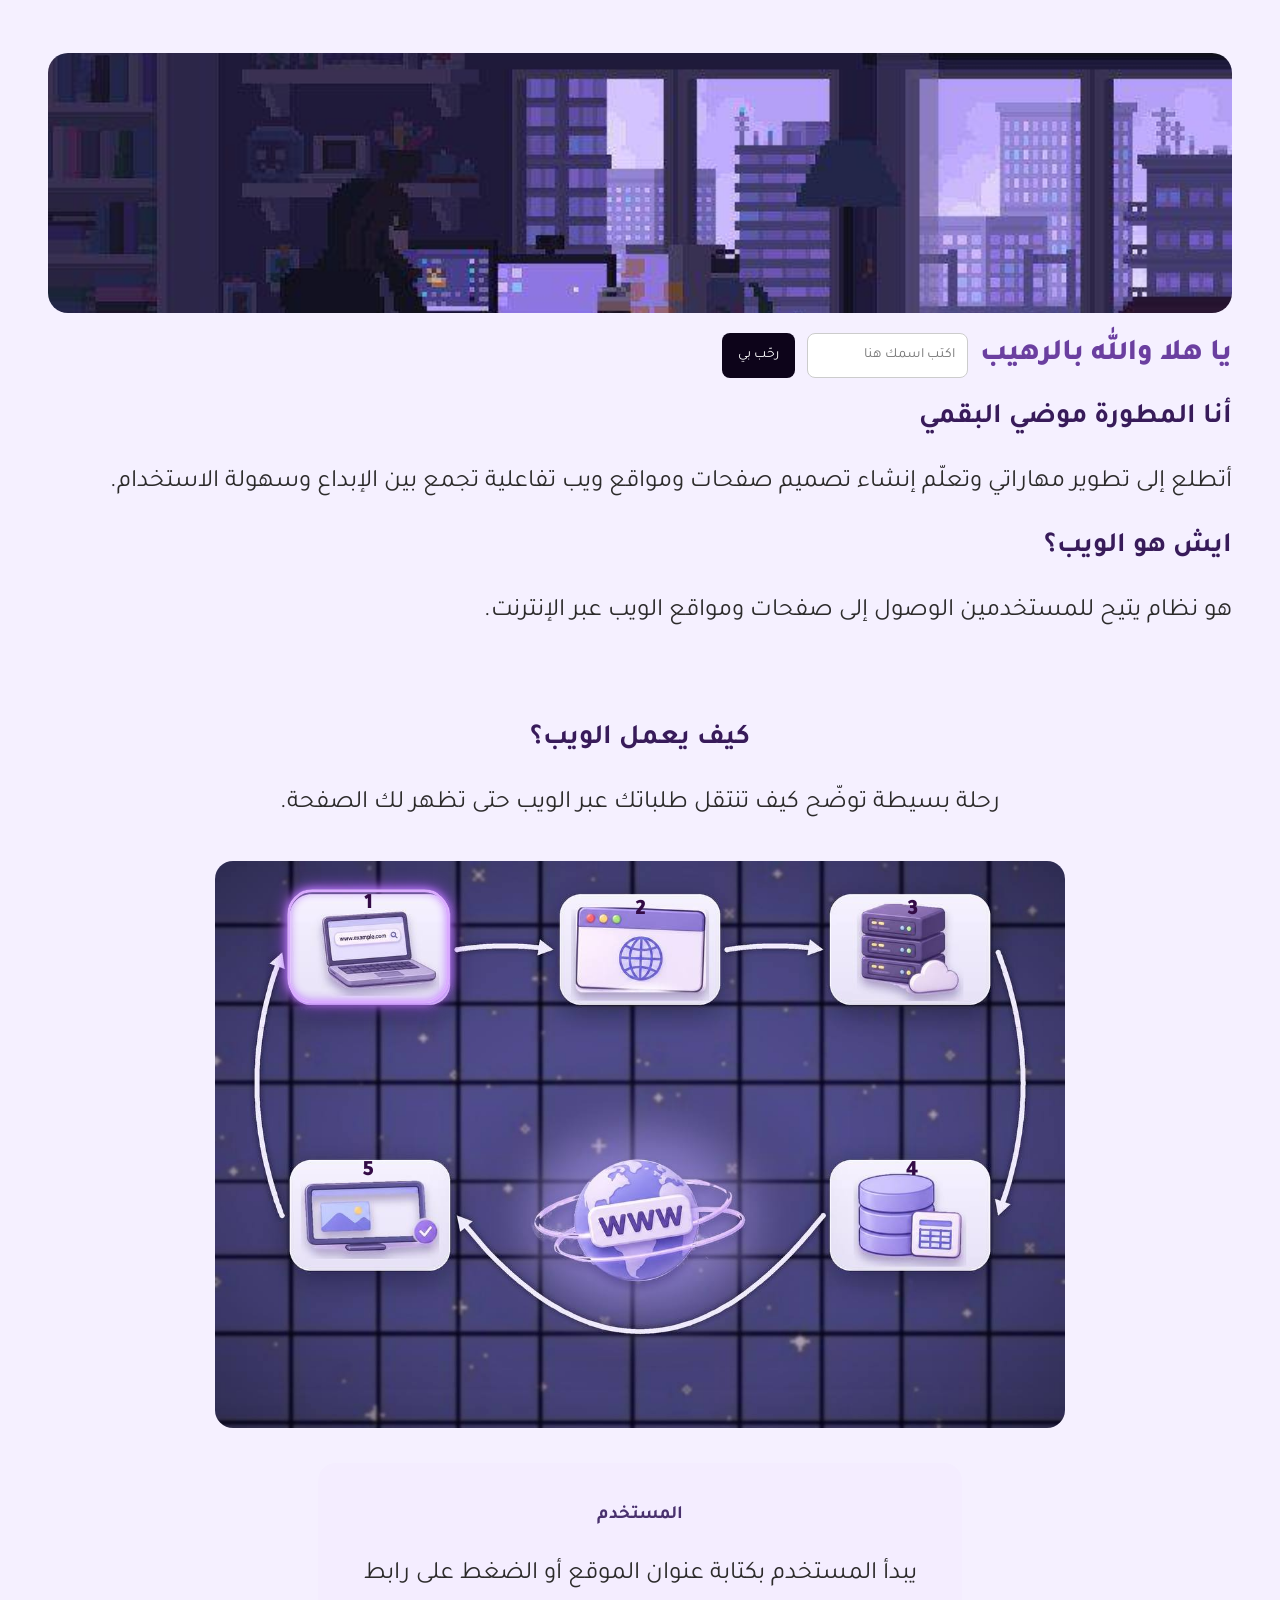
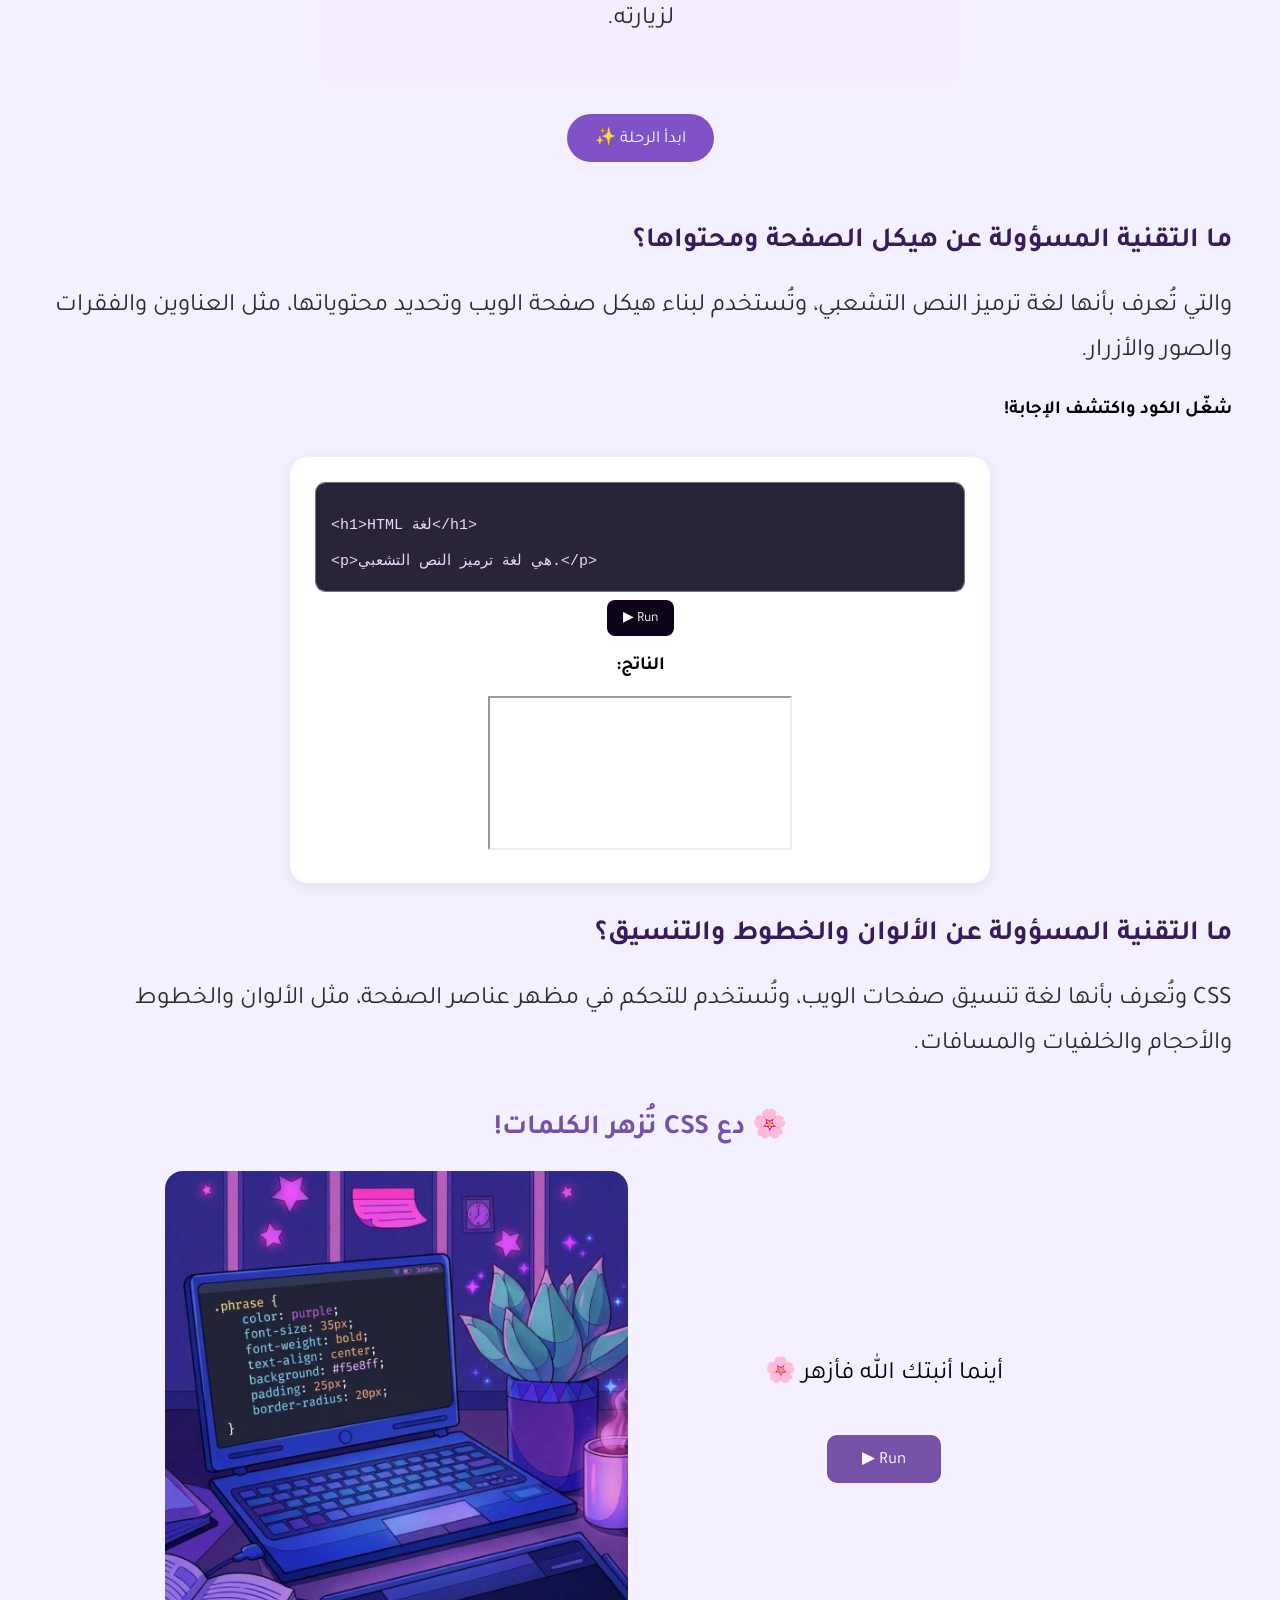
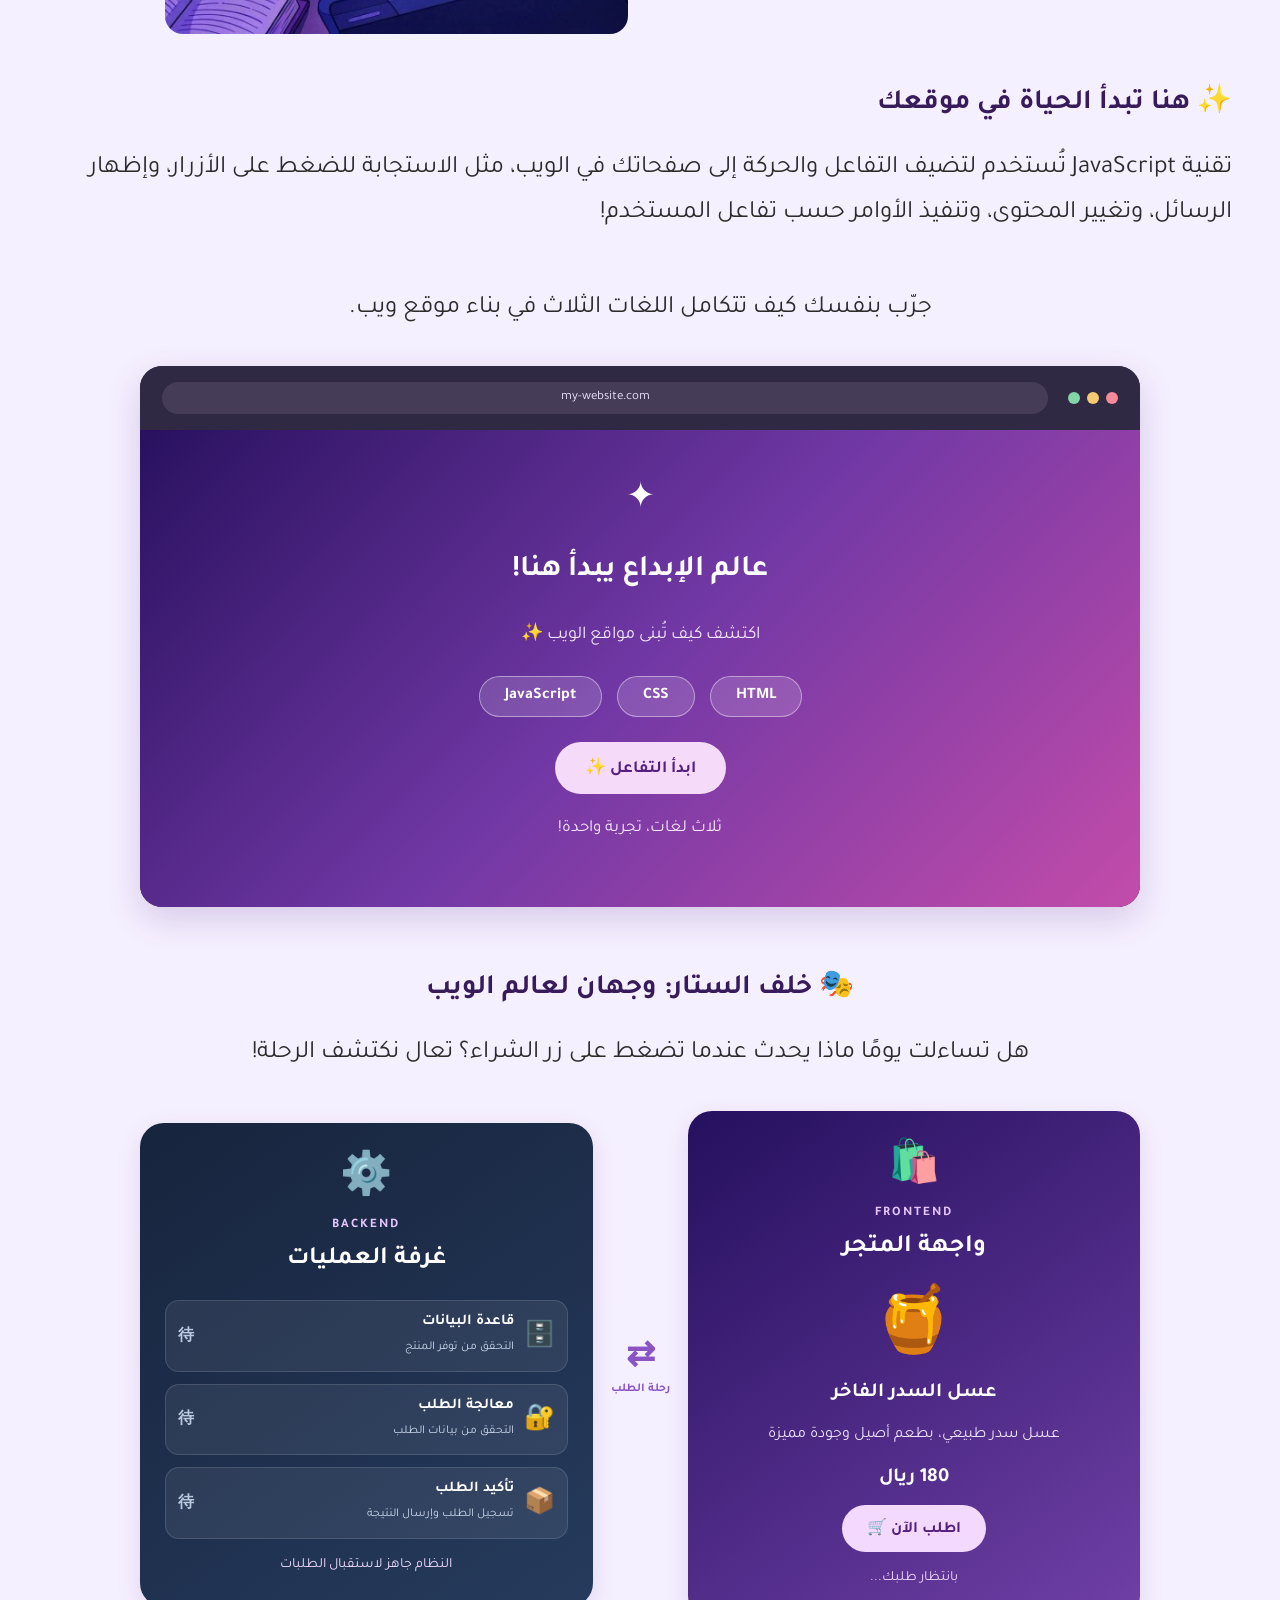
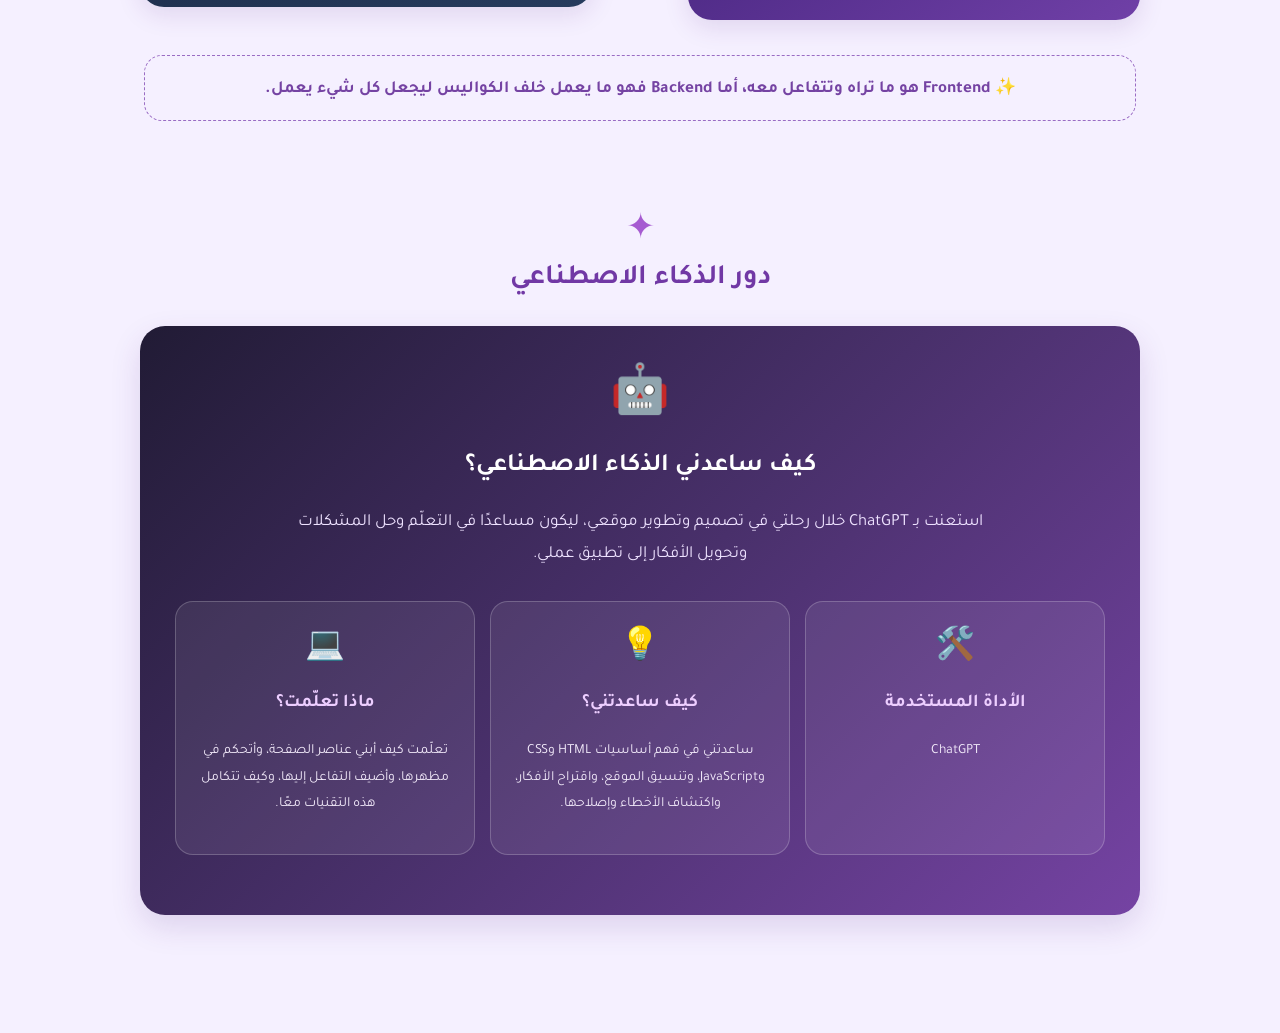
==== index.html @ 0038b413 "Update index.html" ====
<!DOCTYPE html>

<html lang="ar" dir="rtl">

<head>

    <meta charset="UTF-8">

    <meta name="viewport" content="width=device-width, initial-scale=1.0">

    <title>My Web Playground</title>

<link rel="preconnect" href="https://fonts.googleapis.com">
<link rel="preconnect" href="https://fonts.gstatic.com" crossorigin>
<link href="https://fonts.googleapis.com/css2?family=Tajawal:wght@400;500;600;700;800&family=Poppins:wght@400;500;600;700&display=swap" rel="stylesheet">
 <link rel="stylesheet" href="style.css">

</head>

<body>

   <section class="welcome-banner"> 
   </section>

   <div class="visitor-box"> 
    <h1 id="welcome">يا هلا والله بالرهيب</h1>
    <input type="text" id="visitorName" placeholder="اكتب اسمك هنا">
    <button onclick="welcomeVisitor()">رحّب بي</button>
   </div>
    
<section>
    <h2> أنا المطورة موضي البقمي</h2>
    <p> أتطلع إلى تطوير مهاراتي وتعلّم إنشاء تصميم صفحات ومواقع ويب تفاعلية تجمع بين الإبداع وسهولة الاستخدام.</p>
</section>

<section>
    <h2> ايش هو الويب؟ </h2>
    <p>هو نظام يتيح للمستخدمين الوصول إلى صفحات ومواقع الويب عبر الإنترنت.</p>
</section>

<section class="web-section">

    <h2>كيف يعمل الويب؟</h2>

    <p>رحلة بسيطة توضّح كيف تنتقل طلباتك عبر الويب حتى تظهر لك الصفحة.</p>

    <div class="web-diagram"> 
<img src="images/web2.jpg" alt="مخطط يوضح مراحل عمل الويب" class="diagram-image">

<button class="stage hotspot active" data-stage="0" type="button">1</button>
<button class="stage hotspot" data-stage="1" type="button">2</button>
<button class="stage hotspot" data-stage="2" type="button">3</button>
<button class="stage hotspot" data-stage="3" type="button">4</button>
<button class="stage hotspot" data-stage="4" type="button">5</button>

 </div>

<div class="stage-info">
    <h3 id="stageTitle">المستخدم</h3>
    <p id="stageDescription">يبدأ المستخدم بكتابة عنوان الموقع أو الضغط على رابط لزيارته.</p>
</div>

<button class="start-journey" id="startJourney" type="button">
    ابدأ الرحلة ✨
</button>
</section>

 <section class="html-intro">
 <h2>ما التقنية المسؤولة عن هيكل الصفحة ومحتواها؟</h2>

  <p>
    والتي تُعرف بأنها لغة ترميز النص التشعبي، وتُستخدم لبناء هيكل صفحة الويب
    وتحديد محتوياتها، مثل العناوين والفقرات والصور والأزرار.
  </p>
 <h3>شغّل الكود واكتشف الإجابة!</h3>

</section>

 <section class="html-challenge">

  <textarea id="html-code" readonly>

<h1>HTML لغة</h1>

<p>هي لغة ترميز النص التشعبي.</p>

  </textarea>

  <button id="run-code" type="button">Run ▶</button>

  <h3>الناتج:</h3>

  <iframe id="code-output" title="ناتج HTML"></iframe>

</section>

<!— تعريف CSS —>

<section class="css-intro">

  <h2> 
 ما التقنية المسؤولة عن الألوان والخطوط والتنسيق؟
  </h2> 

  <p>

   CSS وتُعرف بأنها لغة تنسيق صفحات الويب، وتُستخدم للتحكم في مظهر عناصر الصفحة،

    مثل الألوان والخطوط والأحجام والخلفيات والمسافات.

  </p>

</section>

<!— تجربة CSS —>

<section class="css-experiment">

  <h2>🌸 دع CSS تُزهر الكلمات!</h2>

 
  <div class="css-demo">

    <div class="phrase-area">

      <div id="flower-phrase" class="css-phrase">

        أينما أنبتك الله فأزهر 🌸

      </div>

      <button id="css-run" type="button">Run ▶</button>

    </div>

    <div class="css-code-image">

      <img src="images/css-code.jpg" alt="كود CSS">

    </div>

  </div>

</section>

<section class="js-intro" dir="rtl">

<h2>✨ هنا تبدأ الحياة في موقعك</h2>

  <p>
تقنية JavaScript
 تُستخدم لتضيف التفاعل
 والحركة إلى صفحاتك في الويب، مثل الاستجابة للضغط على الأزرار، وإظهار الرسائل، وتغيير المحتوى، وتنفيذ الأوامر حسب تفاعل المستخدم!
  </p>

</section>

<section class="js-experiment" dir="rtl">

  <p>جرّب بنفسك كيف تتكامل اللغات الثلاث في بناء موقع ويب.</p>

  <div class="web-lab">

    <div class="browser-bar">

      <div class="browser-dots">

        <span></span>

        <span></span>

        <span></span>

      </div>

      <div class="browser-address">my-website.com</div>

    </div>

    <div class="lab-content">

      <div class="lab-heading">

        <span>✦</span>

        <h3 id="lab-title">عالم الإبداع يبدأ هنا!</h3>

        <p id="lab-description">

          اكتشف كيف تُبنى مواقع الويب ✨

        </p>

      </div>

      <div class="language-tags">

        <span id="html-tag">HTML</span>

        <span id="css-tag">CSS</span>

        <span id="js-tag">JavaScript</span>

      </div>

      <button id="lab-button" type="button">

        ابدأ التفاعل ✨

      </button>

      <p id="lab-result">

        ثلاث لغات، تجربة واحدة!

      </p>

    </div>

  </div>

</section>

<!-- Frontend vs Backend -->

<section class="web-sides" dir="rtl">

  <h2>🎭 خلف الستار: وجهان لعالم الويب</h2>

  <p class="sides-intro">

    هل تساءلت يومًا ماذا يحدث عندما تضغط على زر الشراء؟

    تعال نكتشف الرحلة!

  </p>

  <div class="sides-container">

    <!-- Frontend -->

    <div class="side-card frontend-side">

      <div class="side-icon">🛍️</div>

      <span class="side-label">FRONTEND</span>

      <h3>واجهة المتجر</h3>

      <div class="product-visual">🍯</div>

<h4>عسل السدر الفاخر</h4>

<p>عسل سدر طبيعي، بطعم أصيل وجودة مميزة</p>

<div class="product-price">180 ريال</div>

      <button id="order-demo-button" type="button">

        اطلب الآن 🛒

      </button>

      <div id="frontend-status">

        بانتظار طلبك...

      </div>

    </div>

    <!-- سهم انتقال الطلب -->

    <div class="journey-arrow">

      <span>⇄</span>

      <small>رحلة الطلب</small>

    </div>

    <!-- Backend -->

    <div class="side-card backend-side">

      <div class="side-icon">⚙️</div>

      <span class="side-label">BACKEND</span>

      <h3>غرفة العمليات</h3>

      <div class="backend-process">

        <div class="process-item" id="process-one">

          <span>🗄️</span>

          <div>

            <strong>قاعدة البيانات</strong>

            <p>التحقق من توفر المنتج</p>

          </div>

          <b>待</b>

        </div>

        <div class="process-item" id="process-two">

          <span>🔐</span>

          <div>

            <strong>معالجة الطلب</strong>

            <p>التحقق من بيانات الطلب</p>

          </div>

          <b>待</b>

        </div>

        <div class="process-item" id="process-three">

          <span>📦</span>

          <div>

            <strong>تأكيد الطلب</strong>

            <p>تسجيل الطلب وإرسال النتيجة</p>

          </div>

          <b>待</b>

        </div>

      </div>

      <div id="backend-status">

        النظام جاهز لاستقبال الطلبات

      </div>

    </div>

  </div>

  <div class="sides-conclusion">

    ✨ Frontend هو ما تراه وتتفاعل معه،

    أما Backend فهو ما يعمل خلف الكواليس ليجعل كل شيء يعمل.

  </div>

</section>

<section class="ai-journey" dir="rtl">

  <div class="ai-heading">

    <span class="ai-sparkle">✦</span>

     <h2> دور الذكاء الاصطناعي

    </h2>

  </div>

  <div class="ai-main-card">

    <div class="ai-intro">

      <div class="ai-icon">🤖</div>

      <h3>كيف ساعدني الذكاء الاصطناعي؟</h3>

      <p>

        استعنت بـ ChatGPT خلال رحلتي في تصميم وتطوير موقعي،

        ليكون مساعدًا في التعلّم وحل المشكلات وتحويل الأفكار إلى تطبيق عملي.

      </p>

    </div>

    <div class="ai-details">

      <div class="ai-detail">

        <span>🛠️</span>

        <h4>الأداة المستخدمة</h4>

        <p>ChatGPT</p>

      </div>

      <div class="ai-detail">

        <span>💡</span>

        <h4>كيف ساعدتني؟</h4>

        <p>

          ساعدتني في فهم أساسيات HTML وCSS وJavaScript،

          وتنسيق الموقع، واقتراح الأفكار، واكتشاف الأخطاء وإصلاحها.

        </p>

      </div>

      <div class="ai-detail">

        <span>💻</span>

        <h4>ماذا تعلّمت؟</h4>

        <p>

          تعلّمت كيف أبني عناصر الصفحة، وأتحكم في مظهرها،

          وأضيف التفاعل إليها، وكيف تتكامل هذه التقنيات معًا.

        </p>

      </div>

    </div>

</section>

<script src="script.js"></script>
</body>
</html>
---- style.css ----
body {
    background-color: #f5f0ff;
    font-family: 'Tajawal', 'Poppins', sans-serif;
    text-align: right;
    direction: rtl;
    padding: 25px 40px;
}

.english-name {
    font-family: 'Poppins', sans-serif;
    direction: ltr;
    display: inline-block;
}

h1 {
    color: #1b0733;
    font-size: 35px;
    text-align: right;
    margin-top: 30px;
}

h2 {
    color: #381b5a;
    font-size: 28px;
    margin-bottom:10px;

}

p {
    color: #2c2b2b;
    font-size: 25px;
    line-height: 1.8;
   
}

section {
    margin: 20px 0;
}

input {
    padding: 8px 12px;
    border: 1px solid #ccc;
    border-radius: 8px;
  font-family:'Tajawal', sans-serif;
  font-size:14px;
}

button {
    padding: 8px 16px;
    background-color: #0d041a;
    color: white;
    border: none;
    border-radius: 8px;
    cursor: pointer;
    font-family:'Tajawal', sans-serif;
    font-size:14px;
    margin-bottom: 0;
  
}


.glow-emoji {
    animation: glowing 2s infinite;
    display: inline-block;
}
.welcome-banner {

    background-image: url("images/66.jpg");

    background-size: cover;

    background-position: center;

    background-repeat: no-repeat;

    min-height: 220px;
    padding: 20px;

    display: flex;

    justify-content: center;

    align-items: center;
    border-radius: 20px;

    text-align: center;

}

#welcome {

    color: #6b3fa0;

    font-size: 30px;

    font-weight: 800;

    text-align: center;

    margin: 0;

    line-height: 1.5;

}

.visitor-box {

    display: flex;

    justify-content: right;

    align-items: right;

    gap: 12px;

    margin-top: 20px;

}
@keyframes glowing {
    0% {
        filter: drop-shadow(0 0 2px rgba(0, 0, 0, 0.4));
    }
    50% {
        filter: drop-shadow(0 0 12px rgba(22, 12, 34, 0.9));
    }
    100% {
        filter: drop-shadow(0 0 2px rgba(68, 39, 104, 0.4));
    }
}
.glow-emoji {
    animation: glowing 2s infinite;
    display: inline-block;
}

.web-image{
    width: 300%;
    max-width: 700px;
    height: auto;
    display: block;
    margin: 20px auto;
}
/* قسم رحلة الويب */
.web-section {
    text-align: center;
    padding: 40px 20px;
}

/* ترتيب المراحل */
.web-diagram {
    display: flex;
    justify-content: center;
    align-items: center;
    flex-wrap: wrap;
    gap: 15px;
    margin: 35px auto;
}

/* أزرار المراحل */
.stage {
    display: flex;
    flex-direction: column;
    align-items: center;
    gap: 10px;
    padding: 18px;
    min-width: 110px;
    border: 2px solid #d8c8f5;
    border-radius: 18px;
    background: white;
    color: #49316d;
    font-family: 'Tajawal', sans-serif;
    font-size: 16px;
    cursor: pointer;
    transition: 0.3s;
}

/* حجم الأيقونات */
.stage-icon {
    font-size: 30px;
}

/* المرحلة المختارة */
.stage.active {
    border-color: #8b5cf6;
    box-shadow: 0 0 18px #b99aff;
    background: #f4edff;
    transform: translateY(-5px);
}

/* الأسهم */
.arrow {
    color: #8b5cf6;
    font-size: 25px;
}

/* صندوق الشرح */
.stage-info {
    max-width: 600px;
    margin: 25px auto;
    padding: 22px;
    border-radius: 18px;
    background: #f4edff;
    color: #49316d;
    min-height: 100px;
}

/* زر بدء الرحلة */
.start-journey {
    padding: 12px 28px;
    border: none;
    border-radius: 25px;
    background: #8052c7;
    color: white;
    font-family: 'Tajawal', sans-serif;
    font-size: 17px;
    cursor: pointer;
    transition: 0.3s;
}

.start-journey:hover {
    background: #6336a5;
    transform: scale(1.05);
}

/* إطار الصورة */
.web-diagram {
    position: relative;
    width: 100%;
    max-width: 850px;
    margin: 35px auto;
}

/* الصورة */
.diagram-image {
    display: block;
    width: 100%;
    height: auto;
    border-radius: 18px;
}

.hotspot {
position: absolute;
width: 19%;
height: 20%;
padding: 0;

background: transparent;
border: 3px solid transparent;
border-radius: 25px;

color: rgb(51, 11, 70);
font-size: 22px;
font-weight: 900;

cursor: pointer;
transform: translate(-50%, -50%);
transition: box-shadow 0.3s, border-color 0.3s;

box-sizing: border-box;
}

.hotspot[data-stage="0"] {
    left: 18%;
    top: 15%;
}

.hotspot[data-stage="1"] {
    left: 50%;
    top: 16%;
}

.hotspot[data-stage="2"] {
    left: 82%;
    top: 16%;
}

.hotspot[data-stage="3"] {
    left: 82%;
    top: 62%;
}

.hotspot[data-stage="4"] {
    left: 18%;
    top: 62%;
   
}

/* الصورة المختارة */

.hotspot.active {
background: transparent;
border: 3px solid #d9aaff;

box-shadow:
    0 0 8px #c084fc,
    0 0 18px #a855f7,
    inset 0 0 8px #c084fc;

transform: translate(-50%, -50%);
}
.html-challenge {
  max-width: 650px;
  margin: 35px auto;
  padding: 25px;
  background: white;
  border-radius: 18px;
  text-align: center;
  box-shadow: 0 4px 15px #00000012;
}

.html-challenge textarea {
  width: 100%;
  height: 110px;
  padding: 15px;
  box-sizing: border-box;
  direction: ltr;
  text-align: left;
  font-family: monospace;
  font-size: 15px;
  background: #292536;
  color: #e8d9ff;
  border-radius: 10px;
  resize: none;
}

.css-experiment {
  margin: 40px auto;
  text-align: center;
}

.css-experiment h2 {
  color: #7651a8;
}

.css-demo {
  display: flex;
  align-items: center;
  justify-content: center;
  gap: 25px;
  max-width: 950px;
  margin: 25px auto;
  flex-wrap: wrap;
}

.phrase-area,
.css-code-image {
  flex: 1;
  min-width: 260px;
}

.css-phrase {
  color: black;
  font-size: 25px;
  padding: 25px 10px;
  text-align: center;
  transition: all 0.8s ease;
}

.css-phrase.bloom {
  color: #713b91;
  font-size: 32px;
  font-weight: bold;
  background: #f5e8ff;
  padding: 25px;
  border-radius: 20px;
  box-shadow: 0 5px 20px #b98bd766;
  text-shadow: 2px 2px 5px #d9a7ef;
}

#css-run {
  margin-top: 20px;
  padding: 12px 35px;
  background: #7651a8;
  color: white;
  border: none;
  border-radius: 10px;
  font-size: 17px;
  cursor: pointer;
}

.css-code-image img {
  width: 100%;
  border-radius: 18px;
}

@media (max-width: 600px) {
  .css-demo {
    flex-direction: column;
  }
}



/* قسم JavaScript */
/* مختبر الويب */

.js-experiment {

  text-align: center;

  margin: 50px auto;

}

/* نافذة المتصفح العريضة */

.web-lab {

  width: 90%;

  max-width: 1000px;

  margin: 35px auto;

  border-radius: 22px;

  overflow: hidden;

  background: #211b35;

  box-shadow: 0 12px 35px #54208030;

}

/* شريط المتصفح */

.browser-bar {

  background: #302943;

  padding: 16px 22px;

  display: flex;

  align-items: center;

  gap: 20px;

}

.browser-dots {

  display: flex;

  gap: 7px;

}

.browser-dots span {

  width: 12px;

  height: 12px;

  border-radius: 50%;

  background: #f28a9a;

}

.browser-dots span:nth-child(2) {

  background: #f5ca72;

}

.browser-dots span:nth-child(3) {

  background: #82d6a6;

}

.browser-address {

  flex: 1;

  background: #453c58;

  color: #eee5ff;

  padding: 8px;

  border-radius: 20px;

  font-size: 13px;

}

/* محتوى النافذة */

.lab-content {

  padding: 45px 20px;

  background: linear-gradient(135deg, #29115f, #7138a5, #c34caa);

  color: white;

  transition: 0.4s;

}

.lab-heading h3 {

  color: white;

  font-size: 30px;

}

.lab-heading p {

  color: #f4e7ff;

  font-size: 18px;

}

.lab-heading span {

  font-size: 35px;

}

.language-tags {

  display: flex;

  justify-content: center;

  gap: 15px;

  flex-wrap: wrap;

  margin: 25px 0;

}

.language-tags span {

  background: #ffffff25;

  border: 1px solid #ffffff70;

  color: white;

  padding: 10px 25px;

  border-radius: 25px;

  font-weight: bold;

  transition: 0.3s;

}

.language-tags span.selected {

  background: white;

  color: #642a91;

  transform: translateY(-4px);

}

#lab-button {

  background: #f5dafa;

  color: #542080;

  border: none;

  border-radius: 30px;

  padding: 14px 30px;

  font-size: 17px;

  font-weight: bold;

  cursor: pointer;

}

#lab-result {

  color: #f9eaff;

  font-size: 17px;

  margin-top: 20px;

}

@media (max-width: 600px) {

  .web-lab {

    width: 95%;

  }

  .lab-content {

    padding: 30px 12px;

  }

  .lab-heading h3 {

    font-size: 23px;

  }

}
/* Frontend vs Backend */
.web-sides {
  margin: 60px auto;
  text-align: center;
}

.sides-intro {
  margin-bottom: 30px;
}

.sides-container {
  display: grid;
  grid-template-columns: 1fr auto 1fr;
  align-items: center;
  gap: 18px;
  max-width: 1000px;
  margin: 35px auto;
}

.side-card {
  min-width: 0;
  min-height: 410px;
  padding: 25px;
  border-radius: 24px;
  box-sizing: border-box;
  box-shadow: 0 8px 25px #54208020;
}

.frontend-side {
  background: linear-gradient(145deg, #25105e, #7040a7);
  color: white;
}

.backend-side {
  background: linear-gradient(145deg, #17243d, #263b5d);
  color: white;
}

.side-icon {
  font-size: 42px;
  margin-bottom: 10px;
}

.side-label {
  display: inline-block;
  font-size: 13px;
  font-weight: bold;
  letter-spacing: 2px;
  color: #e7c5ff;
}

.side-card h3 {
  color: white;
  font-size: 25px;
  margin: 10px 0 18px;
}

.product-visual {
  font-size: 65px;
  margin: 10px;
}

.frontend-side h4 {
  color: white;
  font-size: 20px;
  margin: 8px;
}

.frontend-side p {
  color: #eee3ff;
  font-size: 16px;
}

.product-price {
  font-size: 20px;
  font-weight: bold;
  margin: 15px;
}

#order-demo-button {
  background: #f4d9ff;
  color: #542080;
  border: none;
  border-radius: 25px;
  padding: 12px 25px;
  font-size: 16px;
  font-weight: bold;
  cursor: pointer;
}

#frontend-status,
#backend-status {
  margin-top: 18px;
  font-size: 14px;
  color: #f3ddff;
  min-height: 25px;
}

.backend-process {
  display: flex;
  flex-direction: column;
  gap: 12px;
  margin-top: 25px;
}

.process-item {
  display: flex;
  align-items: center;
  gap: 10px;
  text-align: right;
  background: #ffffff12;
  border: 1px solid #ffffff20;
  border-radius: 14px;
  padding: 12px;
  transition: 0.3s;
}

.process-item > span {
  font-size: 25px;
}

.process-item div {
  flex: 1;
}

.process-item strong {
  color: white;
  font-size: 15px;
}

.process-item p {
  color: #cbd8eb;
  font-size: 12px;
  margin: 5px 0 0;
}

.process-item b {
  color: #b9c8df;
}

.process-item.done {
  background: #287c6a55;
  border-color: #80dfbd;
}

.process-item.done b {
  color: #8df1c8;
}

.journey-arrow {
  color: #8b54c5;
  font-size: 35px;
  font-weight: bold;
}

.journey-arrow small {
  display: block;
  font-size: 12px;
}

.sides-conclusion {
  max-width: 950px;
  margin: 20px auto;
  padding: 20px;
  border: 1px dashed #9a6cc4;
  border-radius: 18px;
  color: #7543a3;
  font-size: 17px;
  font-weight: bold;
}

@media (max-width: 750px) {
  .sides-container {
    grid-template-columns: 1fr;
    max-width: 450px;
    padding: 0 12px;
  }

  .journey-arrow {
    transform: rotate(90deg);
  }
}
.ai-journey {

  max-width: 1000px;

  margin: 65px auto;

  padding: 20px;

  text-align: center;

}

.ai-heading {

  margin-bottom: 30px;

}

.ai-sparkle {

  color: #a65bd1;

  font-size: 35px;

}

.ai-heading h2 {

  color: #7138a5;

  margin: 8px 0;

}

.ai-heading p {

  font-size: 17px;

}

/* البطاقة الرئيسية */

.ai-main-card {

  padding: 35px;

  border-radius: 25px;

  background: linear-gradient(135deg, #211b35, #49306b, #7543a3);

  box-shadow: 0 12px 30px #54208025;

  color: white;

}

.ai-icon {

  font-size: 48px;

  margin-bottom: 10px;

}

.ai-intro h3 {

  color: white;

  font-size: 25px;

}

.ai-intro p {

  color: #eee2ff;

  font-size: 17px;

  max-width: 700px;

  margin: 15px auto 30px;

  line-height: 1.9;

}

/* بطاقات التفاصيل */

.ai-details {

  display: grid;

  grid-template-columns: repeat(3, 1fr);

  gap: 15px;

  margin: 25px 0;

}

.ai-detail {

  padding: 22px 15px;

  border-radius: 18px;

  background: #ffffff13;

  border: 1px solid #ffffff35;

}

.ai-detail span {

  font-size: 32px;

}

.ai-detail h4 {

  color: #edceff;

  font-size: 18px;

}

.ai-detail p {

  color: #f2eafa;

  font-size: 14px;

  line-height: 1.9;

}

/* الرسالة الختامية */

.ai-note {

  margin-top: 25px;

  padding: 18px;

  border-radius: 15px;

  background: #ffffff20;

  color: #fff1ff;

  font-size: 16px;

  line-height: 1.9;

}

@media (max-width: 700px) {

  .ai-details {

    grid-template-columns: 1fr;

  }

  .ai-main-card {

    padding: 22px 15px;

  }

}
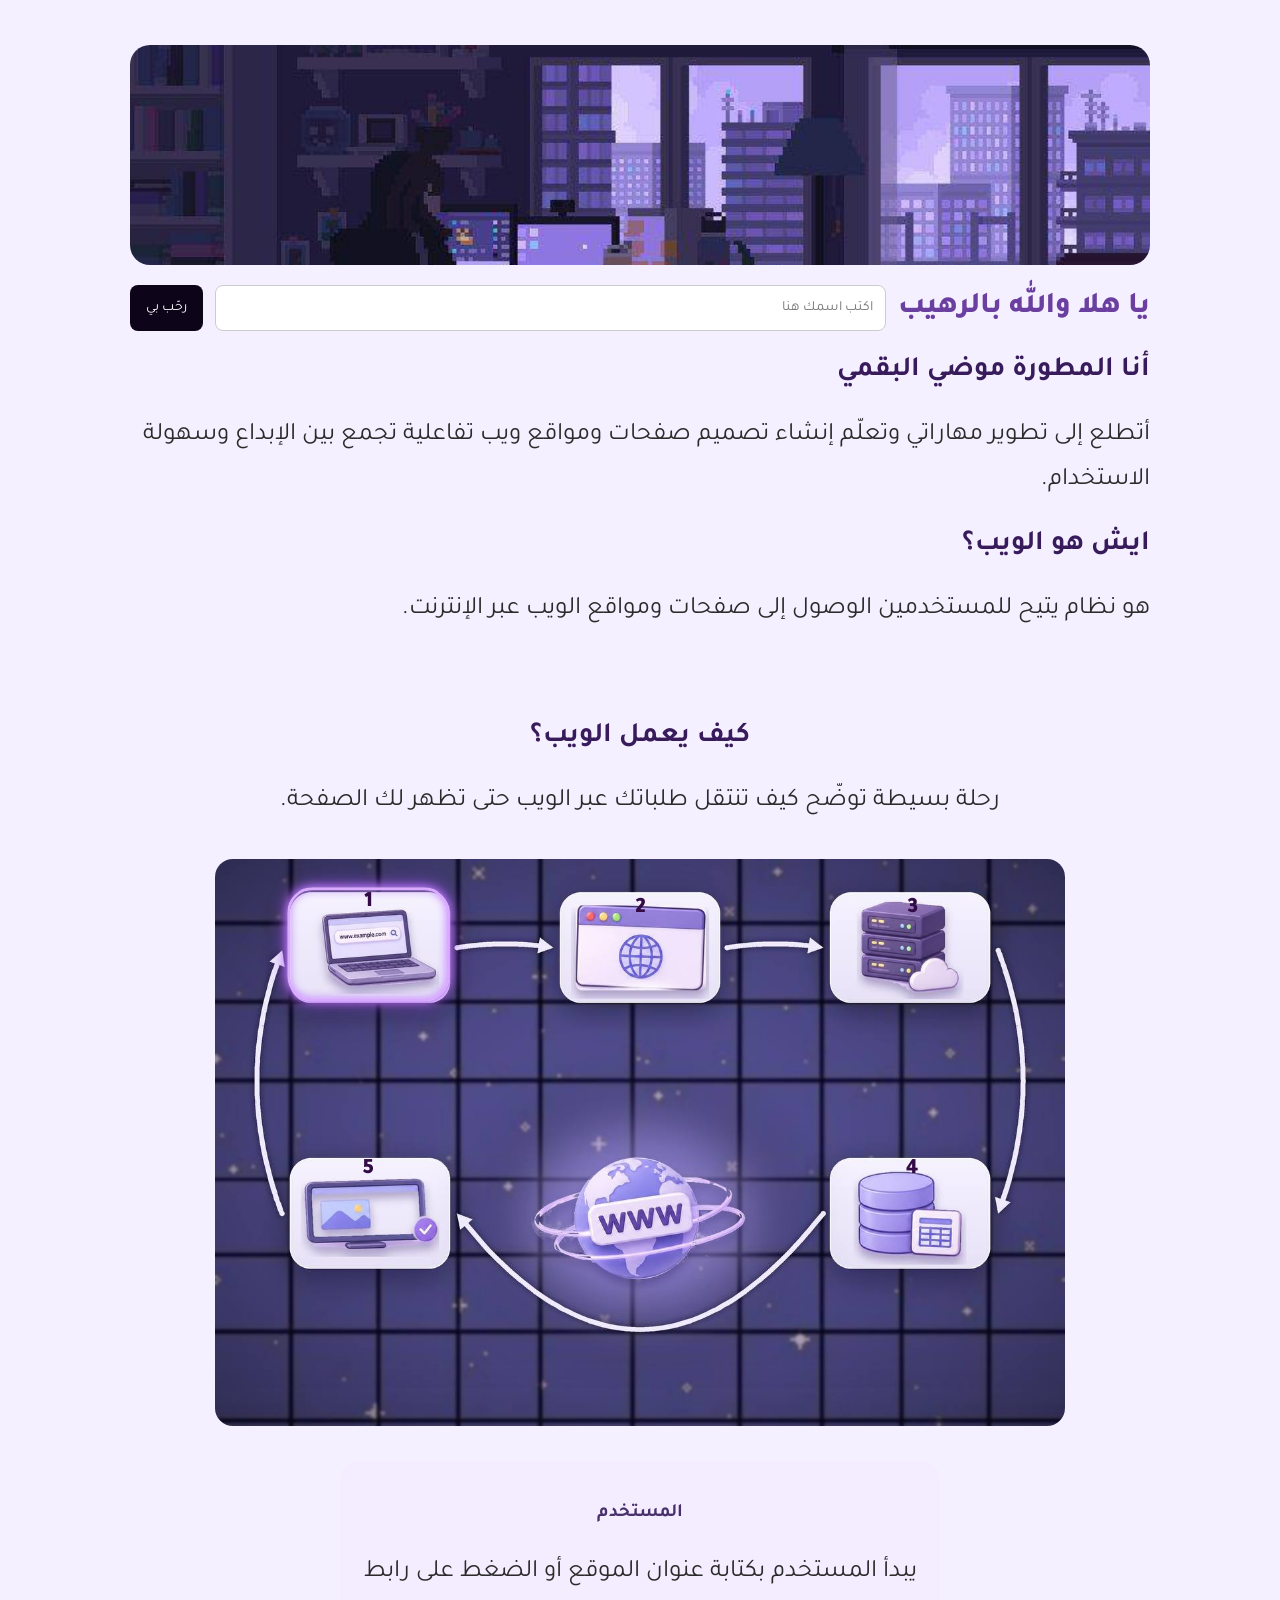
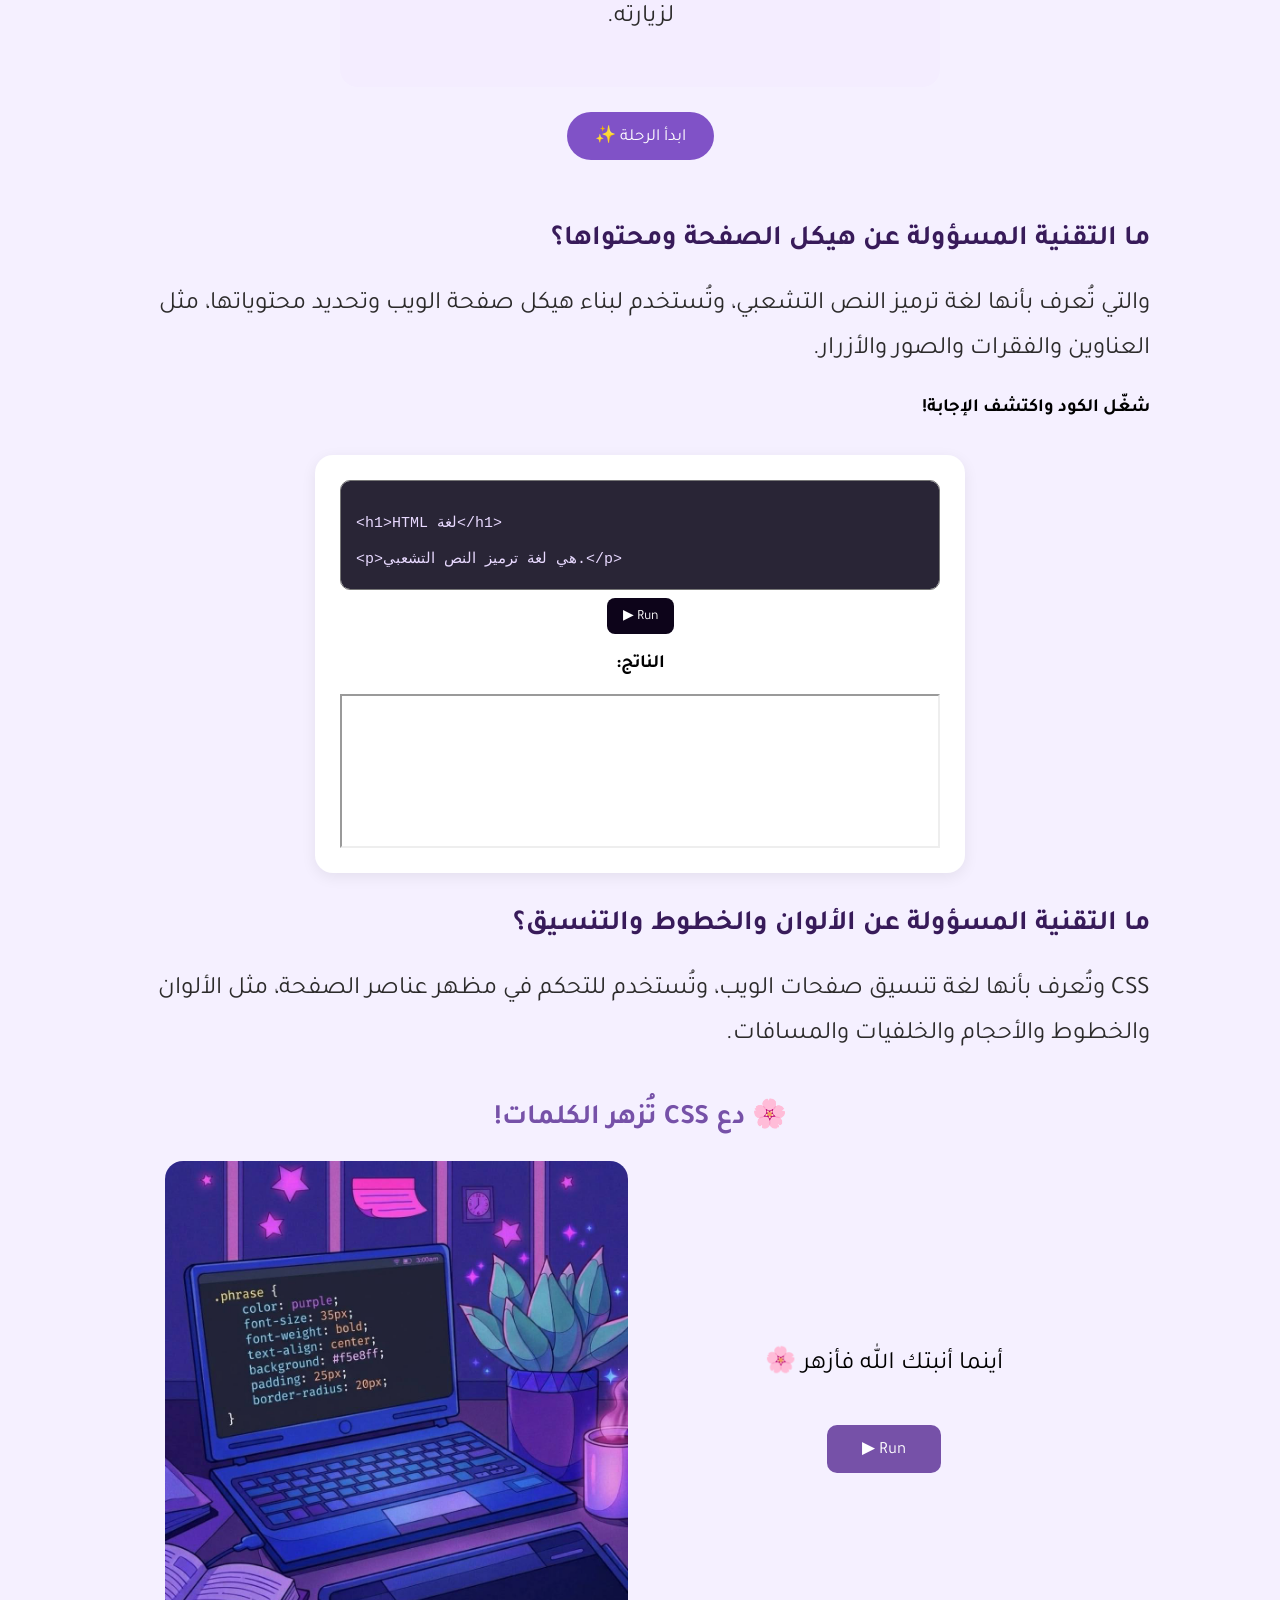
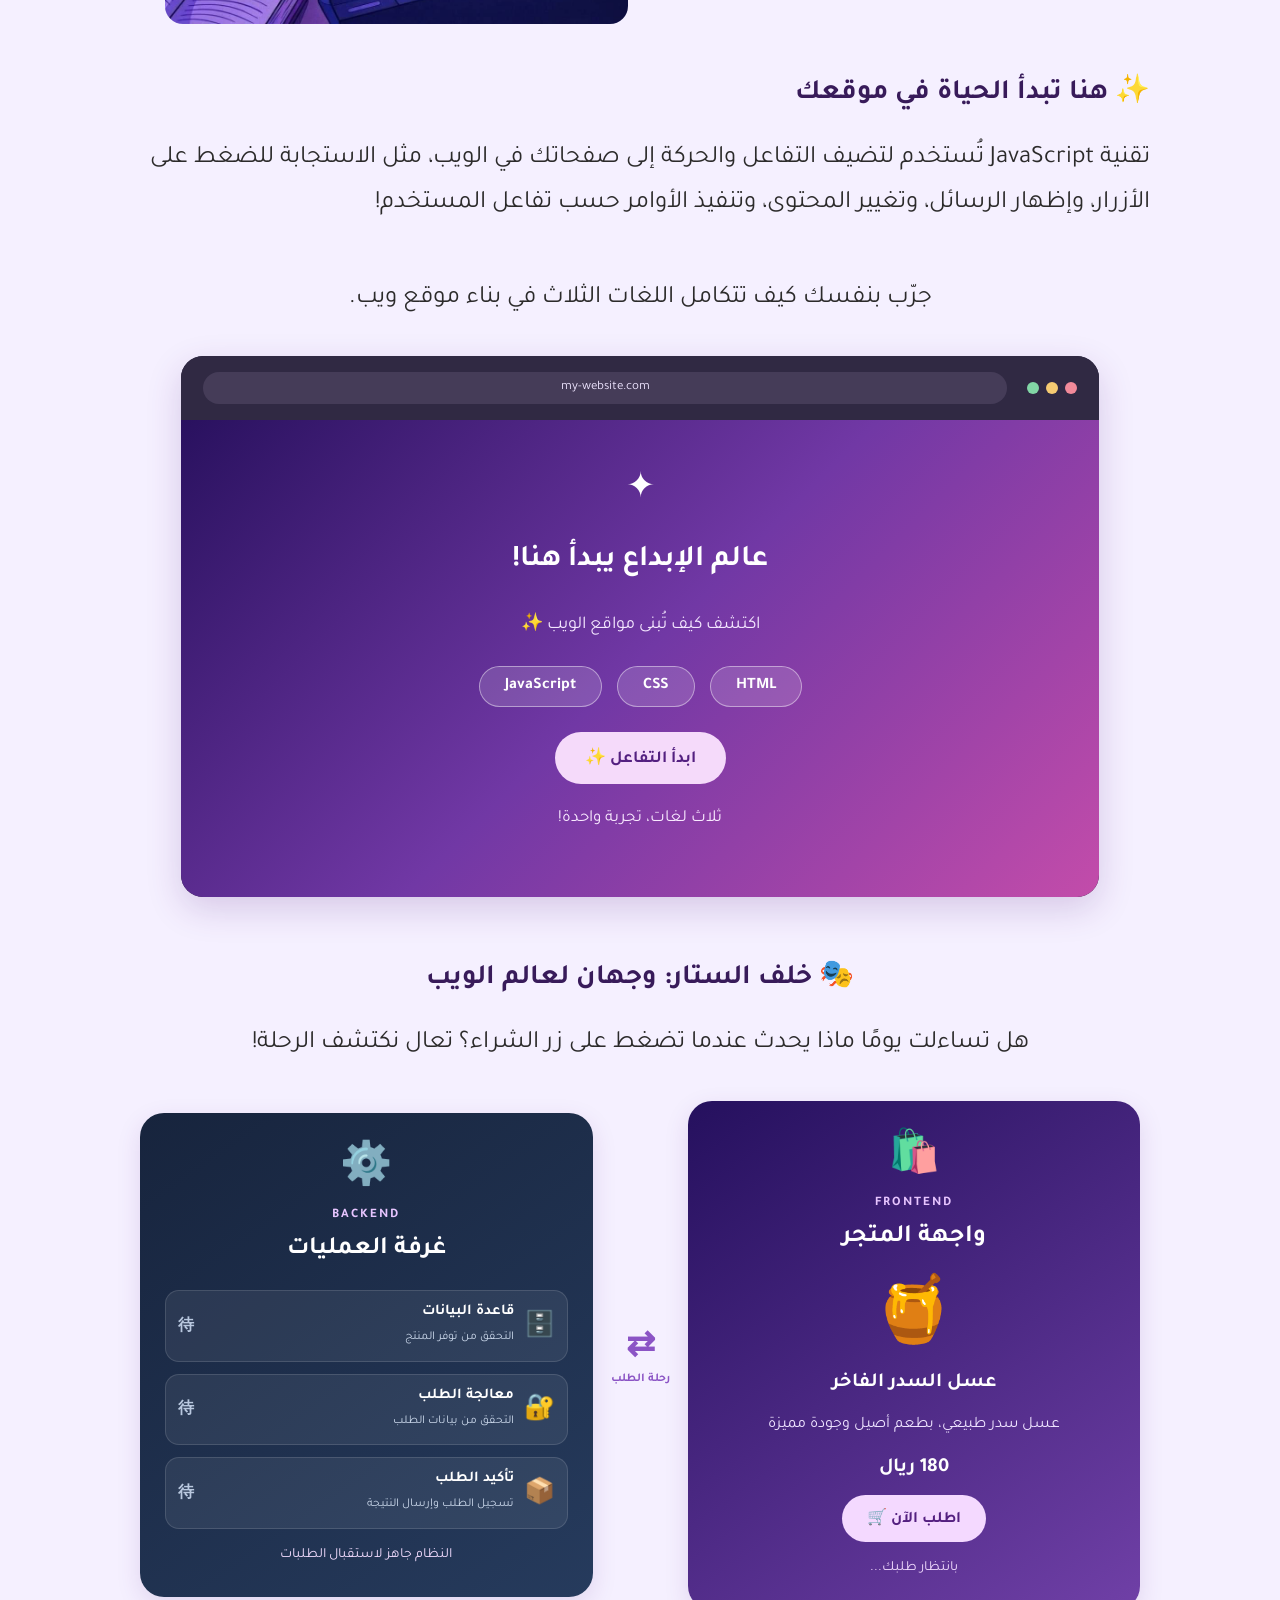
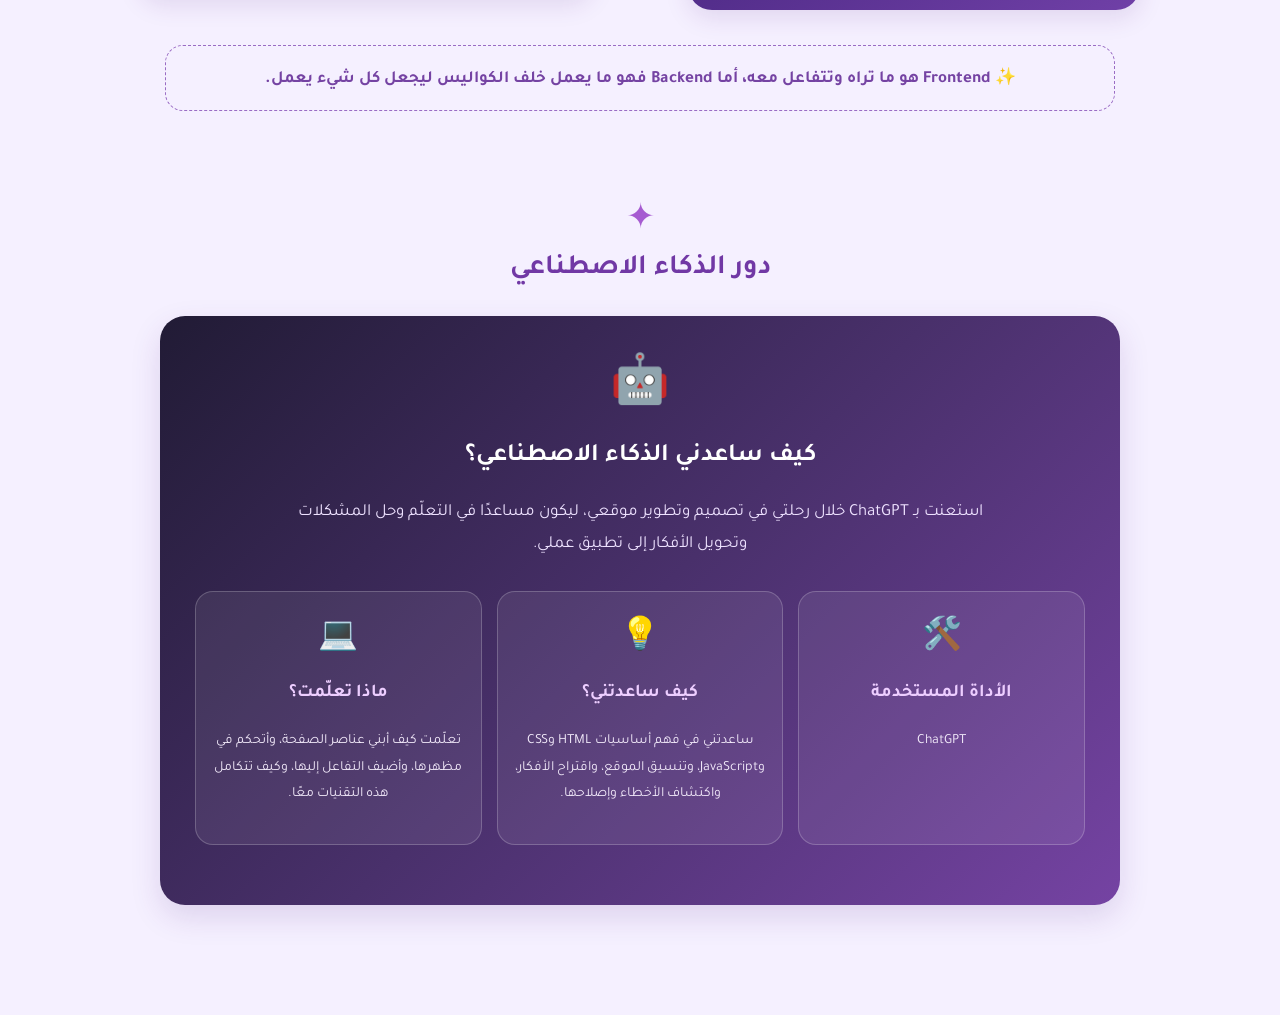
==== commit 19931273: "Fix HTML encoding issues in index.html" ====
--- a/index.html
+++ b/index.html
@@ -14,7 +14,7 @@
 <link rel="preconnect" href="https://fonts.gstatic.com" crossorigin>
 <link href="https://fonts.googleapis.com/css2?family=Tajawal:wght@400;500;600;700;800&family=Poppins:wght@400;500;600;700&display=swap" rel="stylesheet">
  <link rel="stylesheet" href="style.css">
-
+<meta name="viewport" content="width=device-width, initial-scale=1">
 </head>
 
 <body>
--- a/style.css
+++ b/style.css
@@ -966,4 +966,67 @@
 
   }
 
-}+}
+/* ===== تحسينات الجوال واللابتوب ===== */
+*, *::before, *::after { box-sizing: border-box; }
+
+img, iframe, textarea { max-width: 100%; }
+
+/* صندوق الاسم والزر (الصورة 3) */
+.visitor-box {
+  flex-wrap: wrap;
+  align-items: center;
+  justify-content: center;
+}
+.visitor-box input {
+  flex: 1 1 200px;
+  min-width: 0;
+  height: 46px;
+}
+.visitor-box button {
+  flex: 0 0 auto;
+  height: 46px;
+  white-space: nowrap;
+}
+
+/* ناتج الكود (الصورة 2) */
+.html-challenge { width: 100%; overflow: hidden; }
+.html-challenge iframe,
+#html-output,
+#output {
+  display: block;
+  width: 100% !important;
+  max-width: 100%;
+  margin: 15px auto 0;
+}
+
+/* صورة رحلة الويب (الصورة 1) */
+.web-diagram { width: 100%; }
+.hotspot {
+  width: 19% !important;
+  height: 20% !important;
+  min-width: 0;
+  padding: 0;
+  font-size: clamp(14px, 4vw, 22px);
+}
+
+/* الجوال */
+@media (max-width: 700px) {
+  body { padding: 15px 14px; }
+  h1 { font-size: 26px; }
+  h2 { font-size: 22px; }
+  p  { font-size: 18px; line-height: 1.8; }
+
+  .welcome-banner { min-height: 160px; }
+  #welcome { font-size: 22px; }
+
+  .web-image { width: 100%; }
+  .stage-info, .html-challenge { padding: 15px; }
+  .lab-content { padding: 25px 12px; }
+  .side-card { min-height: auto; }
+}
+
+/* الشاشات الكبيرة */
+@media (min-width: 1024px) {
+  body { max-width: 1100px; margin: 0 auto; }
+}
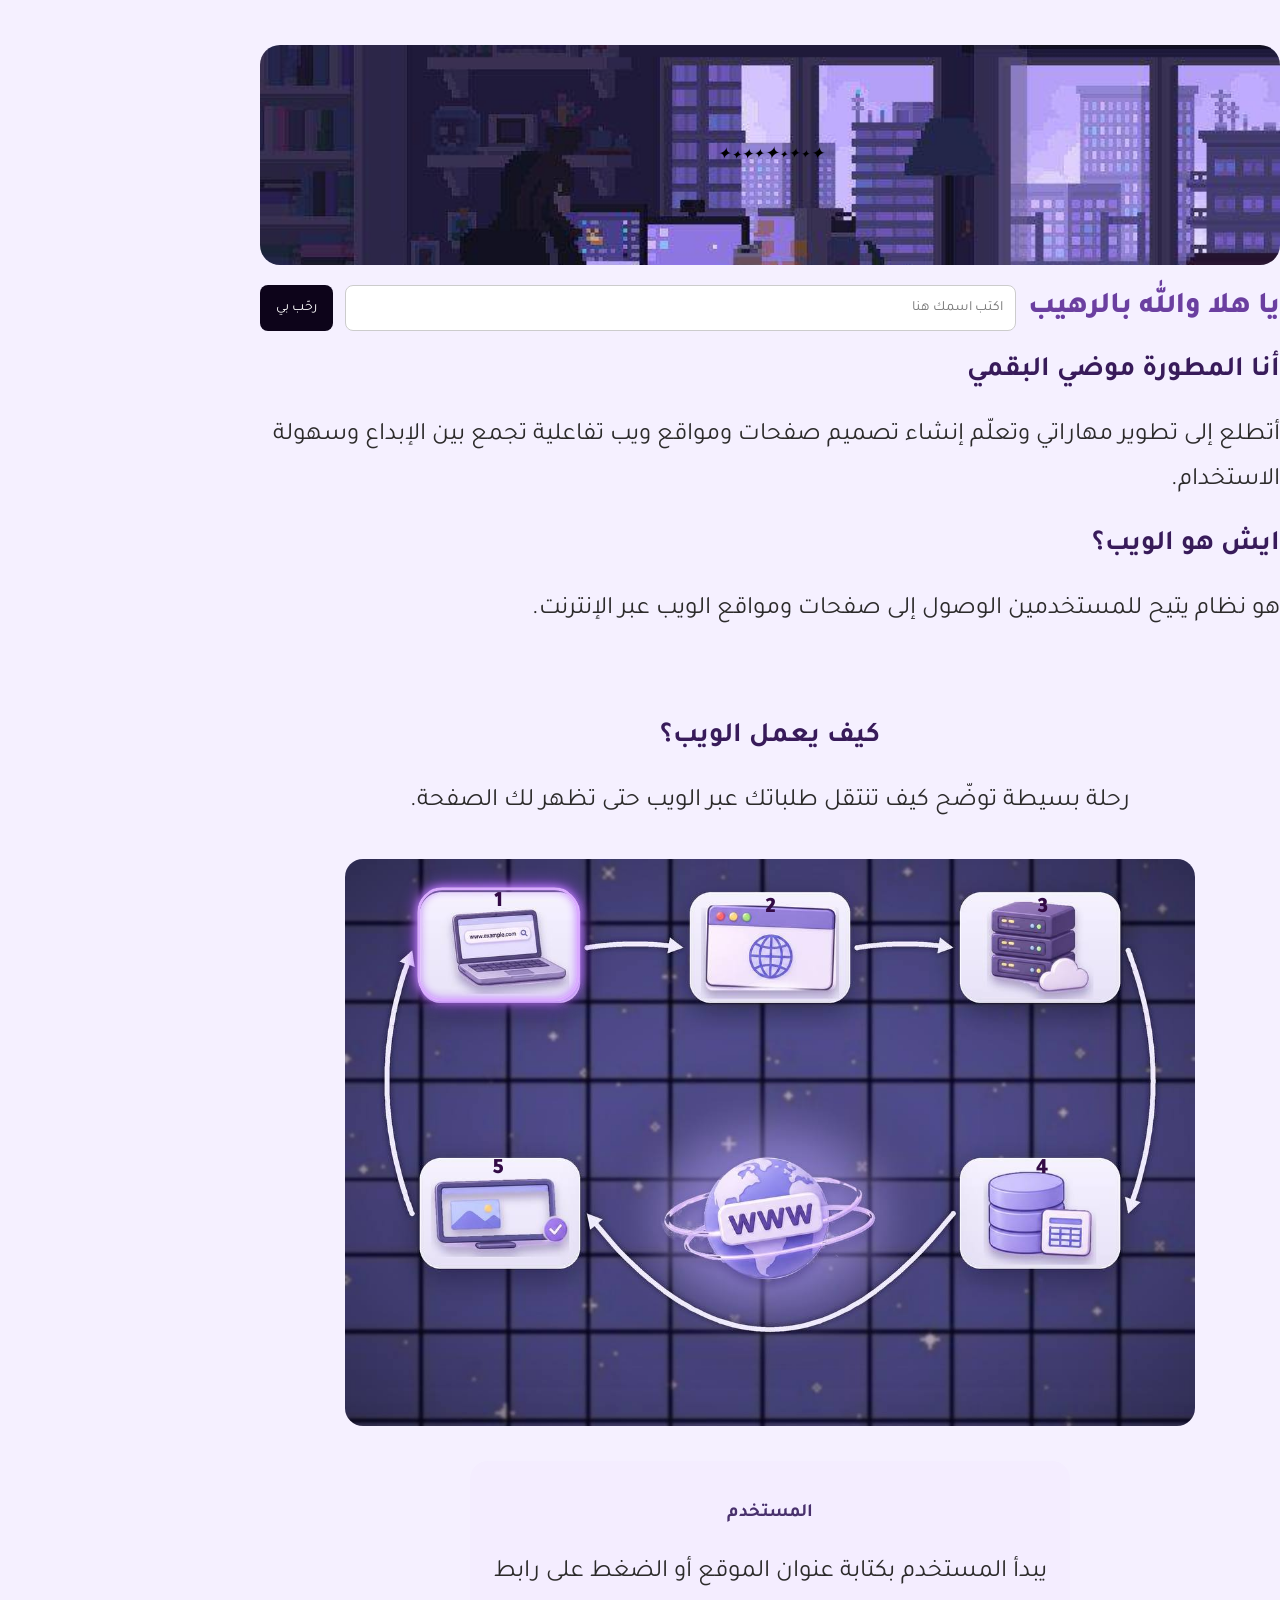
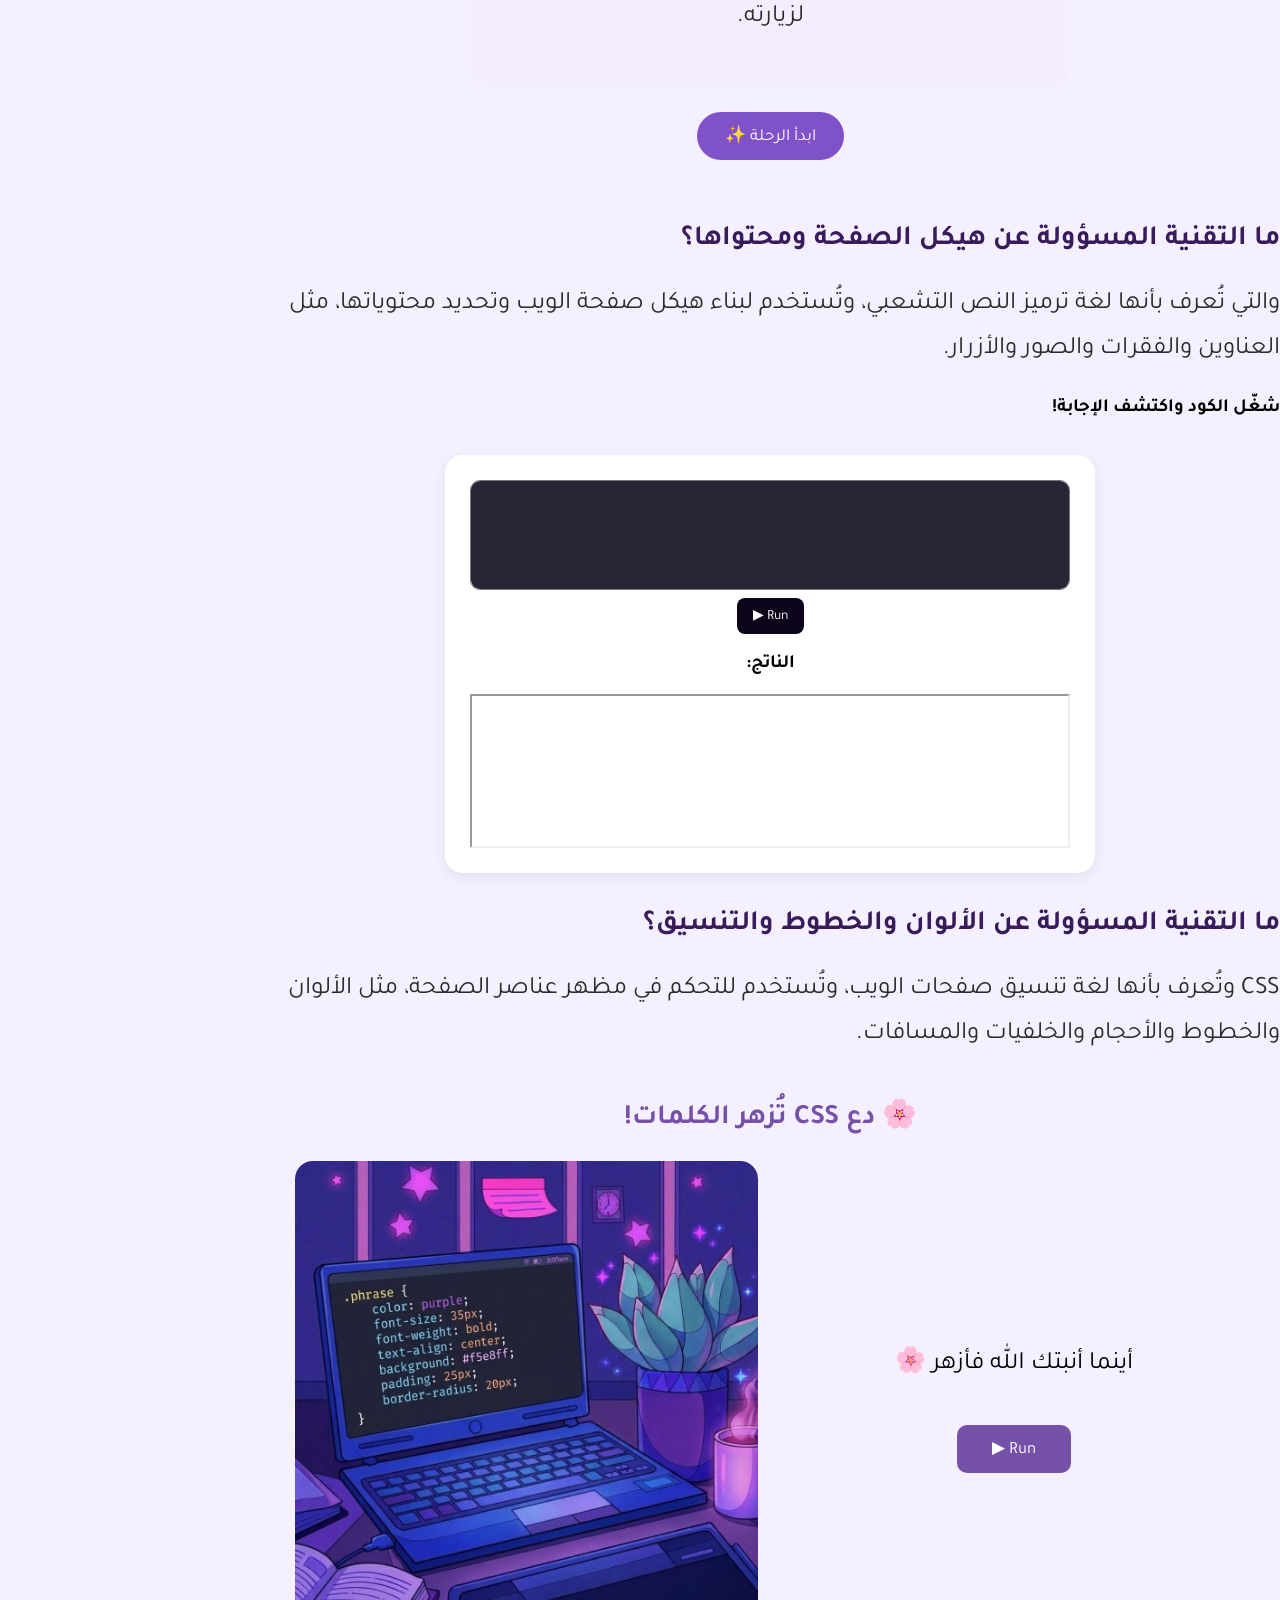
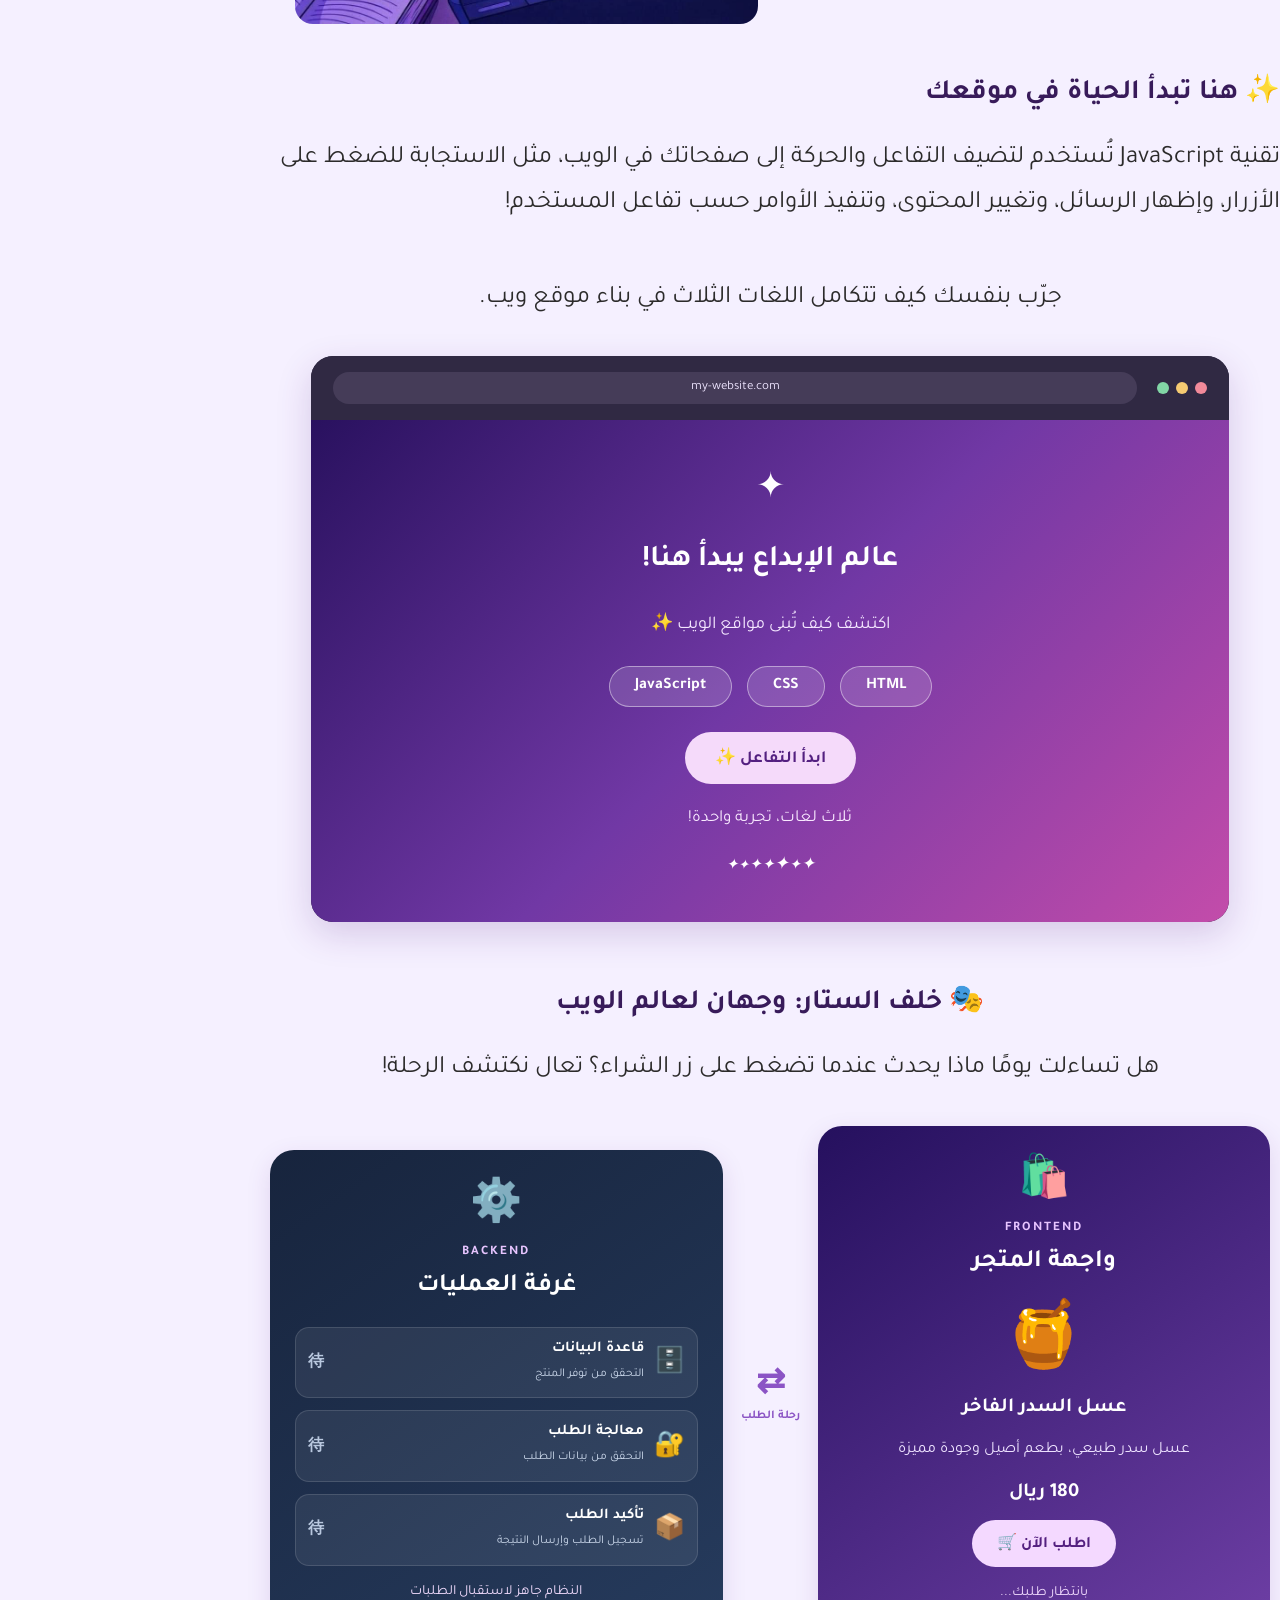
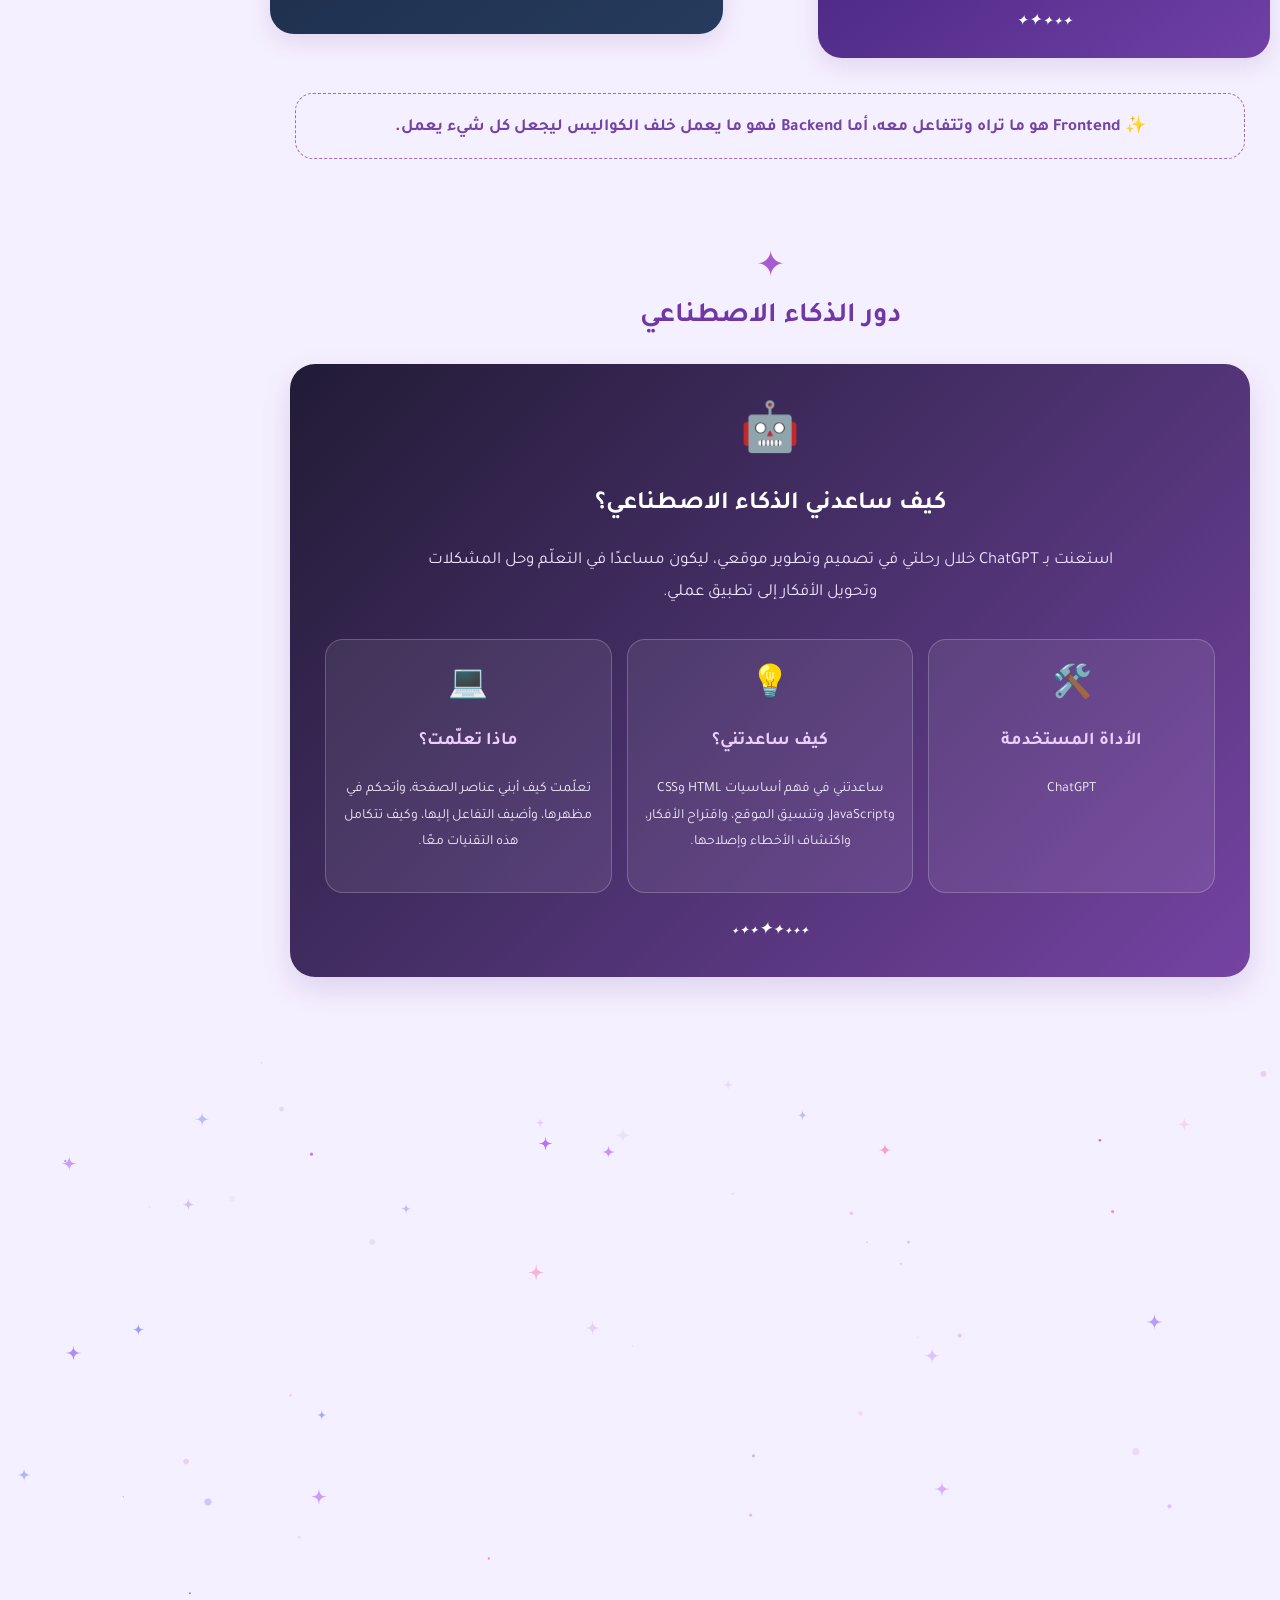
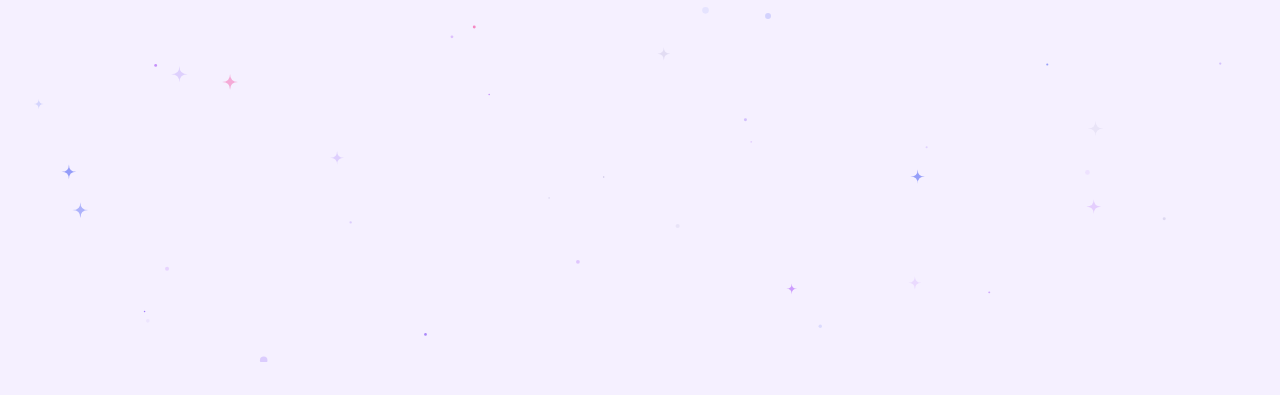
==== commit 2a229f43: "Update index.html" ====
--- a/index.html
+++ b/index.html
@@ -14,6 +14,7 @@
 <link rel="preconnect" href="https://fonts.gstatic.com" crossorigin>
 <link href="https://fonts.googleapis.com/css2?family=Tajawal:wght@400;500;600;700;800&family=Poppins:wght@400;500;600;700&display=swap" rel="stylesheet">
  <link rel="stylesheet" href="style.css">
+<link rel="stylesheet" href="effects.css">
 <meta name="viewport" content="width=device-width, initial-scale=1">
 </head>
 
@@ -439,6 +440,8 @@
 
 </section>
 
+<script src="script.js"></script> 
 <script src="script.js"></script>
+<script src="effects.js"></script>
 </body>
 </html>
--- a/style.css
+++ b/style.css
@@ -58,11 +58,6 @@
   
 }
 
-
-.glow-emoji {
-    animation: glowing 2s infinite;
-    display: inline-block;
-}
 .welcome-banner {
 
     background-image: url("images/66.jpg");
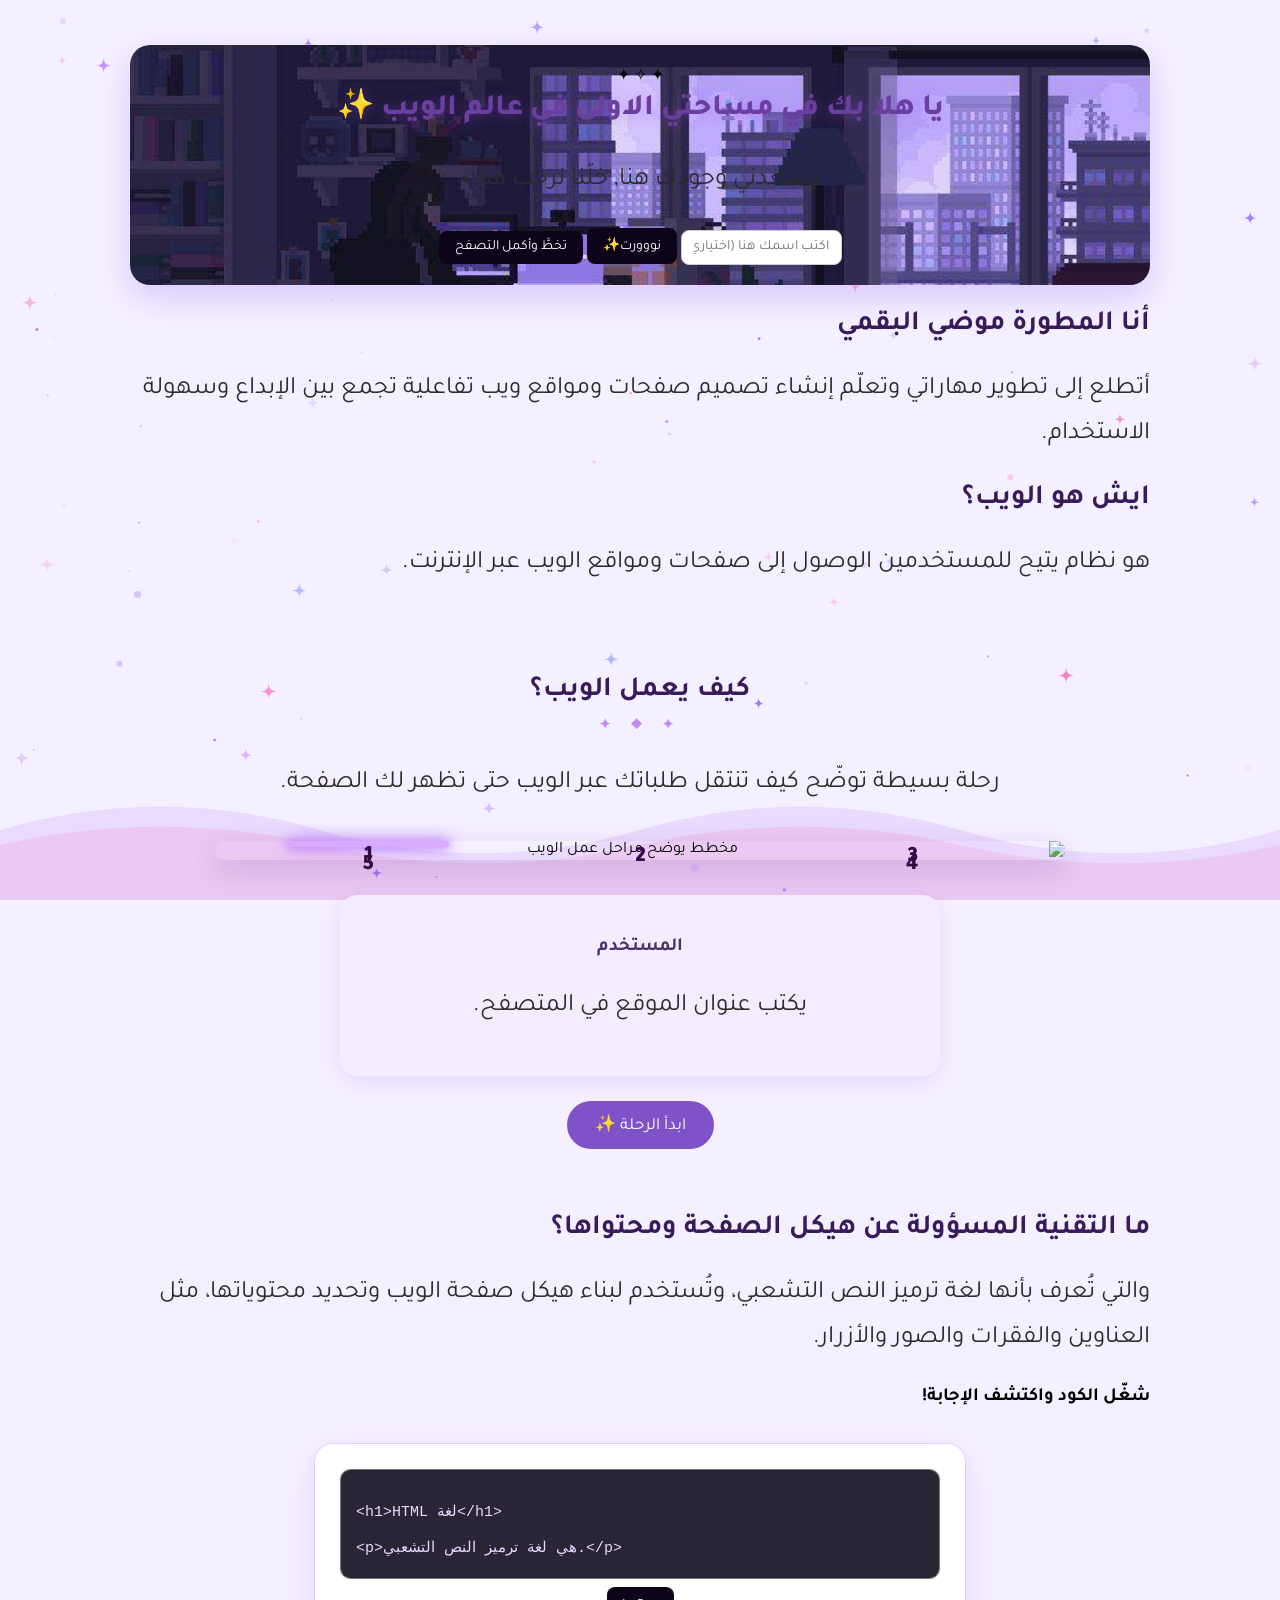
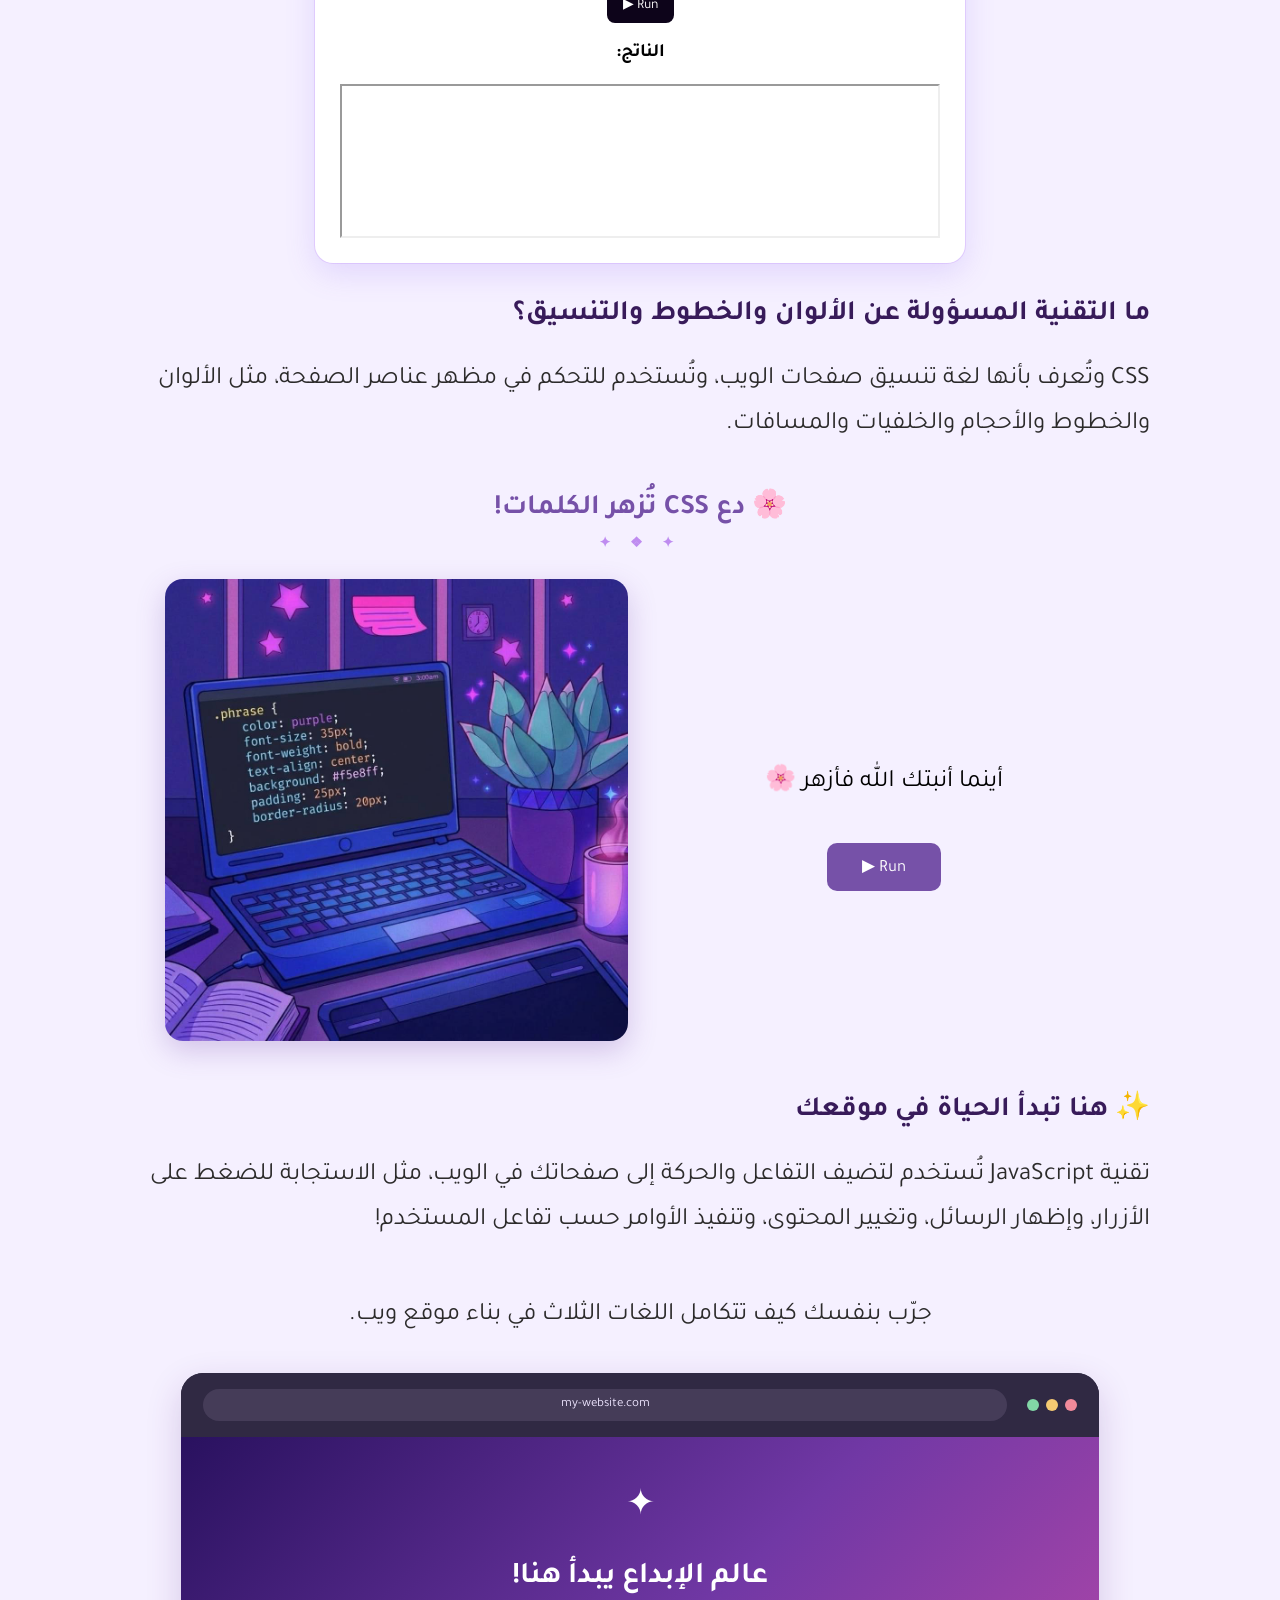
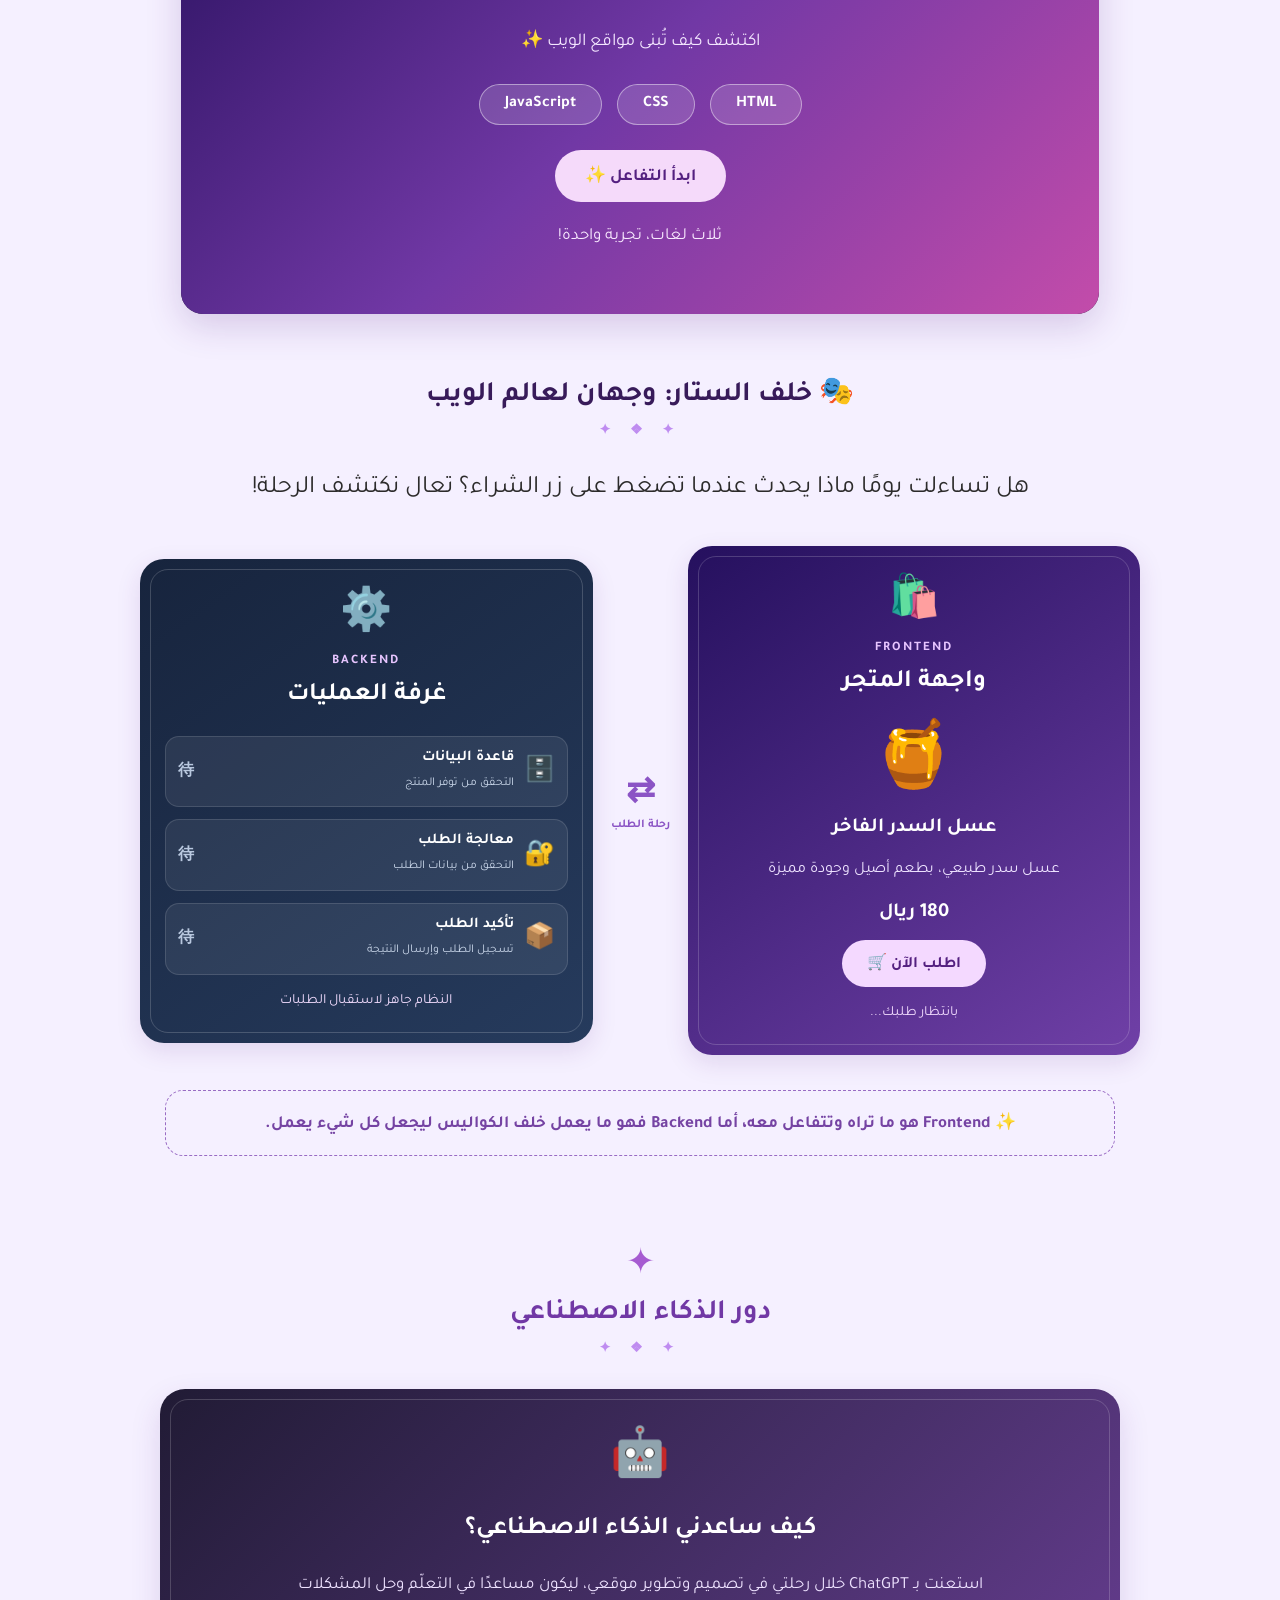
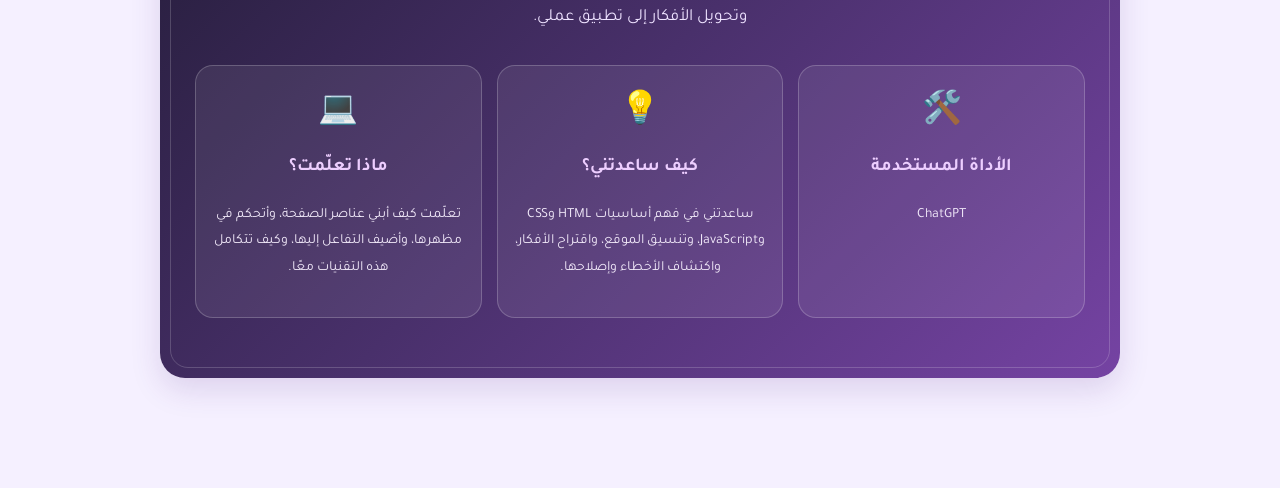
==== commit b8cd21d4: "Update index.html" ====
--- a/index.html
+++ b/index.html
@@ -14,20 +14,48 @@
 <link rel="preconnect" href="https://fonts.gstatic.com" crossorigin>
 <link href="https://fonts.googleapis.com/css2?family=Tajawal:wght@400;500;600;700;800&family=Poppins:wght@400;500;600;700&display=swap" rel="stylesheet">
  <link rel="stylesheet" href="style.css">
-<link rel="stylesheet" href="effects.css">
-<meta name="viewport" content="width=device-width, initial-scale=1">
+ <link rel="stylesheet" href="effects.css">
+
+ <meta name="viewport" content="width=device-width, initial-scale=1">
 </head>
 
 <body>
 
    <section class="welcome-banner"> 
-   </section>
-
-   <div class="visitor-box"> 
-    <h1 id="welcome">يا هلا والله بالرهيب</h1>
-    <input type="text" id="visitorName" placeholder="اكتب اسمك هنا">
-    <button onclick="welcomeVisitor()">رحّب بي</button>
-   </div>
+  
+
+   <div class="welcome-overlay" id="welcomeOverlay">
+
+    <div class="welcome-card">
+
+        <div class="welcome-sparkle">✦ ✧ ✦</div>
+
+        <h1 id="welcome">يا هلا بك في مساحتي الاولى في عالم الويب ✨</h1>
+
+        <p>يسعدني وجودك هنا, خلّنا نرحب فيك </p>
+
+        <input
+
+            type="text"
+
+            id="visitorName"
+
+            placeholder="اكتب اسمك هنا (اختياري)"
+
+        >
+
+        <button onclick="welcomeVisitor()">
+
+         نووورت✨
+
+        </button>
+
+        <button class="skip-welcome" onclick="skipWelcome()">
+
+            تخطَّ وأكمل التصفح
+
+        </button>
+         </section>
     
 <section>
     <h2> أنا المطورة موضي البقمي</h2>
@@ -46,7 +74,7 @@
     <p>رحلة بسيطة توضّح كيف تنتقل طلباتك عبر الويب حتى تظهر لك الصفحة.</p>
 
     <div class="web-diagram"> 
-<img src="images/web2.jpg" alt="مخطط يوضح مراحل عمل الويب" class="diagram-image">
+<img src="images/Web2.jpg" alt="مخطط يوضح مراحل عمل الويب" class="diagram-image">
 
 <button class="stage hotspot active" data-stage="0" type="button">1</button>
 <button class="stage hotspot" data-stage="1" type="button">2</button>
@@ -58,7 +86,7 @@
 
 <div class="stage-info">
     <h3 id="stageTitle">المستخدم</h3>
-    <p id="stageDescription">يبدأ المستخدم بكتابة عنوان الموقع أو الضغط على رابط لزيارته.</p>
+    <p id="stageDescription">يكتب عنوان الموقع في المتصفح.</p>
 </div>
 
 <button class="start-journey" id="startJourney" type="button">
@@ -440,7 +468,7 @@
 
 </section>
 
-<script src="script.js"></script> 
+<script src="script.js"></script>
 <script src="script.js"></script>
 <script src="effects.js"></script>
 </body>
--- a/style.css
+++ b/style.css
@@ -1025,3 +1025,139 @@
 @media (min-width: 1024px) {
   body { max-width: 1100px; margin: 0 auto; }
 }
+html::before, html::after {
+  content: ""; position: fixed; left: 0; bottom: 0; width: 200%; height: 140px;
+  z-index: -3; pointer-events: none; background-repeat: repeat-x;
+  background-size: 50% 100%; will-change: transform;
+}
+html::before {
+  background-image: url("data:image/svg+xml,%3Csvg xmlns='http://www.w3.org/2000/svg' viewBox='0 0 1200 120' preserveAspectRatio='none'%3E%3Cpath d='M0 60 Q150 20 300 60 T600 60 T900 60 T1200 60 V120 H0Z' fill='%23c084fc' fill-opacity='.20'/%3E%3C/svg%3E");
+  animation: fxWave 22s linear infinite;
+}
+html::after {
+  height: 110px;
+  background-image: url("data:image/svg+xml,%3Csvg xmlns='http://www.w3.org/2000/svg' viewBox='0 0 1200 120' preserveAspectRatio='none'%3E%3Cpath d='M0 60 Q150 20 300 60 T600 60 T900 60 T1200 60 V120 H0Z' fill='%23f472b6' fill-opacity='.16'/%3E%3C/svg%3E");
+  animation: fxWave 32s linear infinite reverse;
+}
+@keyframes fxWave { to { transform: translateX(-50%); } }
+
+/* ---- كانفاس النجوم + توهج المؤشر + شريط التقدم ---- */
+.fx-canvas { position: fixed; inset: 0; width: 100%; height: 100%; z-index: -2; pointer-events: none; }
+.fx-cursor {
+  position: fixed; left: 0; top: 0; width: 360px; height: 360px; z-index: -1;
+  pointer-events: none; border-radius: 50%; opacity: 0; transition: opacity .6s;
+  background: radial-gradient(circle, rgba(192,132,252,.28), rgba(244,114,182,.10) 45%, transparent 70%);
+  will-change: transform;
+}
+.fx-cursor.on { opacity: 1; }
+.fx-progress {
+  position: fixed; top: 0; left: 0; width: 100%; height: 3px; z-index: 50;
+  transform-origin: left; transform: scaleX(0); pointer-events: none;
+  background: linear-gradient(90deg, #a855f7, #f472b6, #818cf8);
+}
+
+/* ---- لمعات تظهر وتختفي (يضيفها effects.js) ---- */
+.welcome-banner, .ai-main-card, .lab-content, .side-card { position: relative; }
+.fx-spark {
+  position: absolute; z-index: 1; pointer-events: none; color: #fff; opacity: 0;
+  text-shadow: 0 0 6px #f0abfc, 0 0 14px #a855f7; font-style: normal;
+  animation: fxTwinkle 4.5s ease-in-out infinite;
+}
+@keyframes fxTwinkle {
+  0%, 100% { opacity: 0; transform: scale(.4) rotate(0deg); }
+  50%      { opacity: .95; transform: scale(1) rotate(90deg); }
+}
+
+/* ---- البانر: لمعة تمر فوق الصورة + إطار ناعم ---- */
+.welcome-banner {
+  overflow: hidden;
+  box-shadow: 0 12px 32px rgba(139,92,246,.28), 0 0 0 1px rgba(255,255,255,.55);
+}
+.welcome-banner::after {
+  content: ""; position: absolute; top: 0; bottom: 0; left: 0; width: 40%;
+  pointer-events: none; transform: translateX(-150%) skewX(-18deg);
+  background: linear-gradient(105deg, transparent, rgba(255,255,255,.38), transparent);
+  animation: fxSweep 7s ease-in-out infinite;
+}
+@keyframes fxSweep {
+  0%, 55% { transform: translateX(-150%) skewX(-18deg); }
+  100%    { transform: translateX(350%) skewX(-18deg); }
+}
+
+/* ---- زخارف كلاسيكية ---- */
+.web-section h2::after, .css-experiment h2::after,
+.web-sides h2::after, .ai-heading h2::after {
+  content: "✦ ❖ ✦"; display: block; margin: 8px auto 0; font-size: 14px;
+  letter-spacing: 8px; color: #b57bee; opacity: .85;
+}
+.ai-main-card::before, .side-card::before {
+  content: ""; position: absolute; inset: 10px; border-radius: 18px;
+  border: 1px solid rgba(255,255,255,.18); pointer-events: none;
+}
+
+/* ---- تحسين الظلال والإضاءات ---- */
+#welcome { text-shadow: 0 2px 14px rgba(168,85,247,.35); }
+.html-challenge { box-shadow: 0 10px 30px rgba(139,92,246,.18), 0 0 0 1px rgba(192,132,252,.25); }
+.stage-info { box-shadow: 0 6px 20px rgba(139,92,246,.15); }
+.diagram-image, .css-code-image img { box-shadow: 0 10px 28px rgba(112,64,167,.25); }
+input:focus { outline: none; border-color: #a855f7; box-shadow: 0 0 0 3px rgba(168,85,247,.22); }
+button:focus-visible { outline: 2px solid #c084fc; outline-offset: 3px; }
+
+/* ---- حركة طفو ونبض ---- */
+.product-visual, .side-icon, .ai-icon { animation: fxFloat 5s ease-in-out infinite; }
+.side-icon { animation-duration: 6s; }
+@keyframes fxFloat { 0%,100% { transform: translateY(0); } 50% { transform: translateY(-7px); } }
+.journey-arrow span { display: inline-block; animation: fxNudge 2.4s ease-in-out infinite; }
+@keyframes fxNudge { 0%,100% { transform: translateX(0); } 50% { transform: translateX(6px); } }
+.hotspot.active { animation: fxPulse 2.6s ease-in-out infinite; }
+@keyframes fxPulse {
+  0%,100% { box-shadow: 0 0 8px #c084fc, 0 0 18px #a855f7, inset 0 0 8px #c084fc; }
+  50%     { box-shadow: 0 0 12px #f0abfc, 0 0 30px #a855f7, inset 0 0 12px #f0abfc; }
+}
+
+/* ---- ظهور ناعم عند التمرير ---- */
+.fx-ready .fx-reveal {
+  opacity: 0; transform: translateY(28px);
+  transition: opacity .9s ease, transform .9s cubic-bezier(.2,.7,.2,1);
+}
+.fx-ready .fx-reveal.fx-in { opacity: 1; transform: none; }
+
+/* ---- Hover (للأجهزة اللي فيها ماوس فقط) ---- */
+.side-card, .ai-detail, .stage-info, .html-challenge, .web-lab, .diagram-image, .css-code-image img {
+  transition: transform .4s ease, box-shadow .4s ease, filter .4s ease;
+}
+button { transition: transform .25s ease, box-shadow .25s ease, filter .25s ease, background .3s; }
+@media (hover: hover) {
+  button:not(.hotspot):hover {
+    transform: translateY(-2px); filter: brightness(1.08);
+    box-shadow: 0 6px 18px rgba(139,92,246,.45), 0 0 14px rgba(244,114,182,.35);
+  }
+  button.start-journey:hover { transform: translateY(-2px) scale(1.05); }
+  button:not(.hotspot):active { transform: translateY(0) scale(.97); }
+  .side-card:hover { transform: translateY(-6px); box-shadow: 0 16px 40px rgba(112,64,167,.38), 0 0 22px rgba(244,114,182,.22); }
+  .ai-detail:hover { transform: translateY(-5px); background: #ffffff22; box-shadow: 0 10px 26px rgba(0,0,0,.2), 0 0 16px rgba(244,114,182,.25); }
+  .html-challenge:hover, .stage-info:hover { transform: translateY(-4px); box-shadow: 0 14px 34px rgba(139,92,246,.28), 0 0 18px rgba(244,114,182,.18); }
+  .web-lab:hover { box-shadow: 0 16px 42px rgba(112,64,167,.4), 0 0 24px rgba(244,114,182,.25); }
+  .diagram-image:hover, .css-code-image img:hover { transform: scale(1.015); box-shadow: 0 14px 36px rgba(139,92,246,.4), 0 0 20px rgba(244,114,182,.25); }
+}
+
+/* ---- شريط تمرير بنفسجي ---- */
+::-webkit-scrollbar { width: 9px; }
+::-webkit-scrollbar-track { background: #efe7ff; }
+::-webkit-scrollbar-thumb { background: linear-gradient(#c084fc, #f472b6); border-radius: 10px; }
+
+/* ---- الجوال ---- */
+@media (max-width: 700px) {
+  html::before { height: 90px; }
+  html::after  { height: 70px; }
+  .fx-cursor { display: none; }
+}
+
+/* ---- احترام تقليل الحركة ---- */
+@media (prefers-reduced-motion: reduce) {
+  html { scroll-behavior: auto; }
+  body::before, html::before, html::after, .welcome-banner::after, .product-visual,
+  .side-icon, .ai-icon, .journey-arrow span, .hotspot.active { animation: none !important; }
+  .fx-spark, .fx-cursor { display: none; }
+  .fx-ready .fx-reveal { opacity: 1; transform: none; transition: none; }
+}
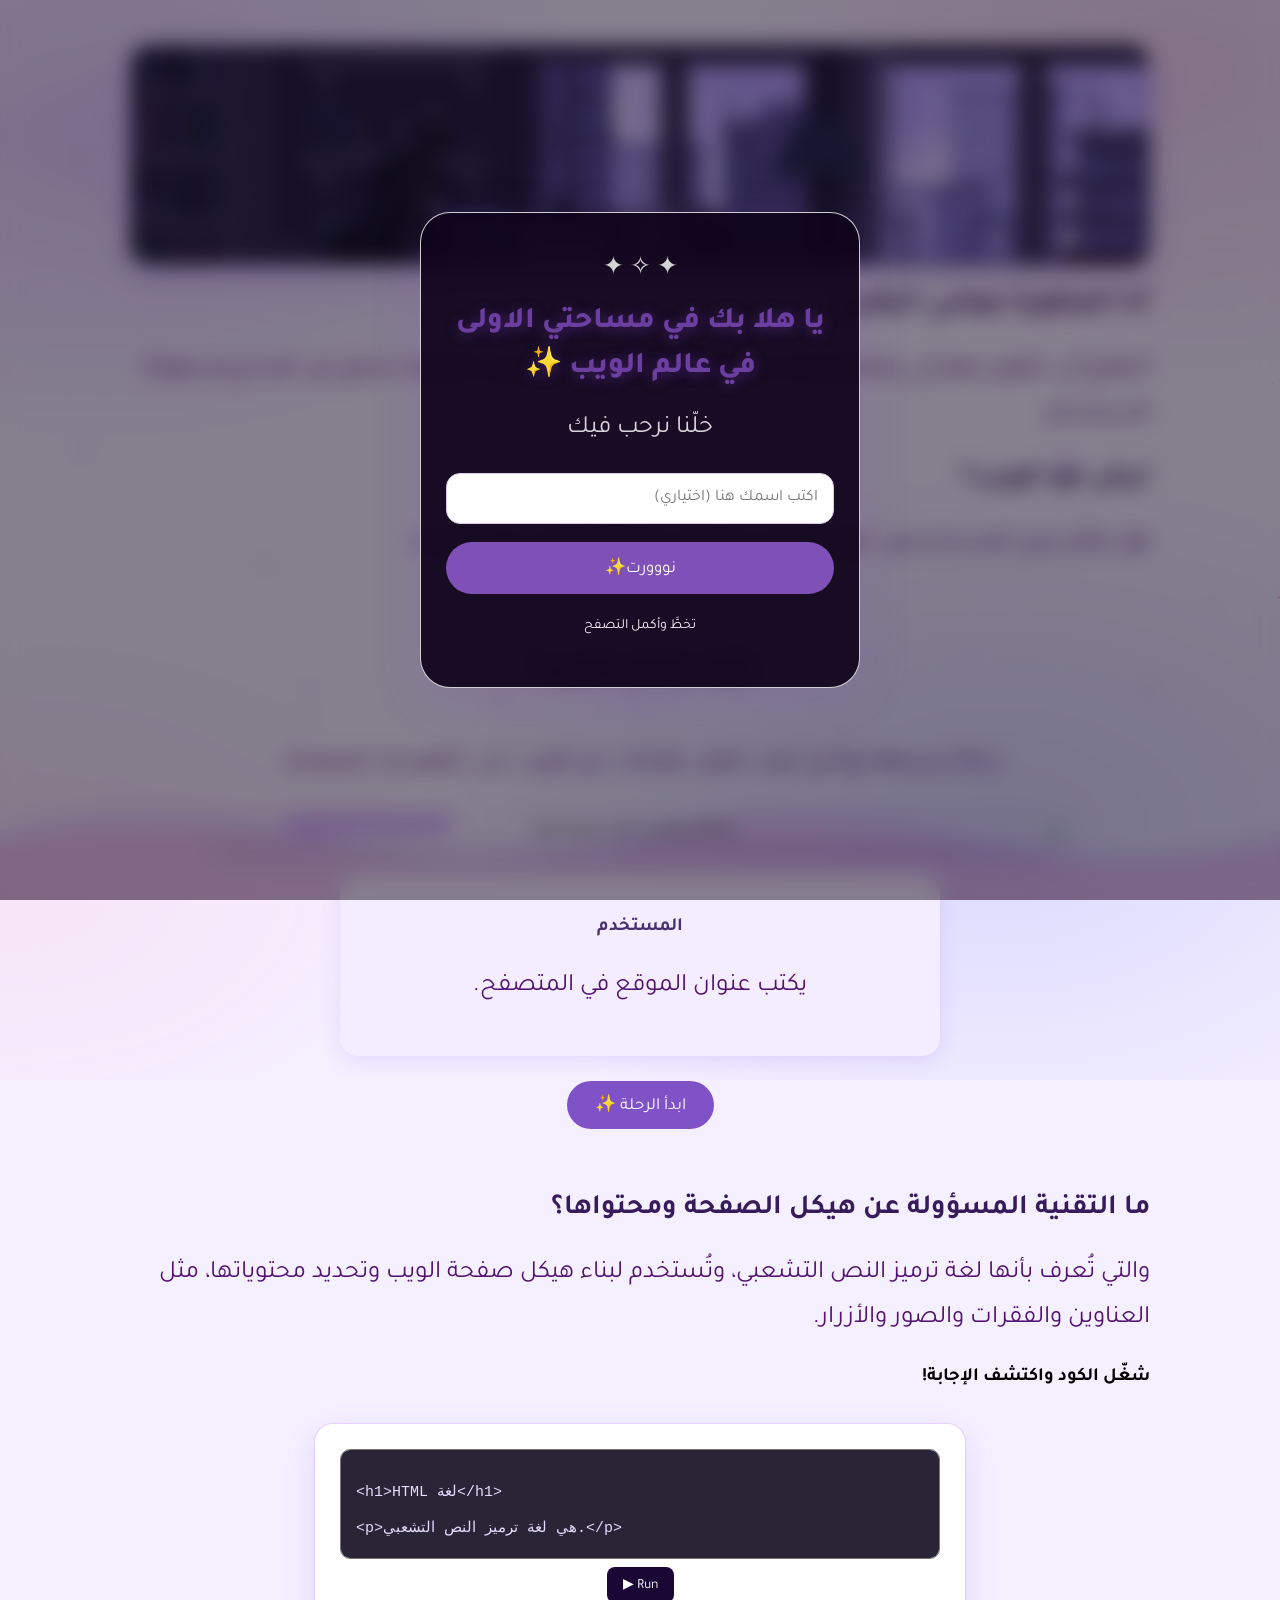
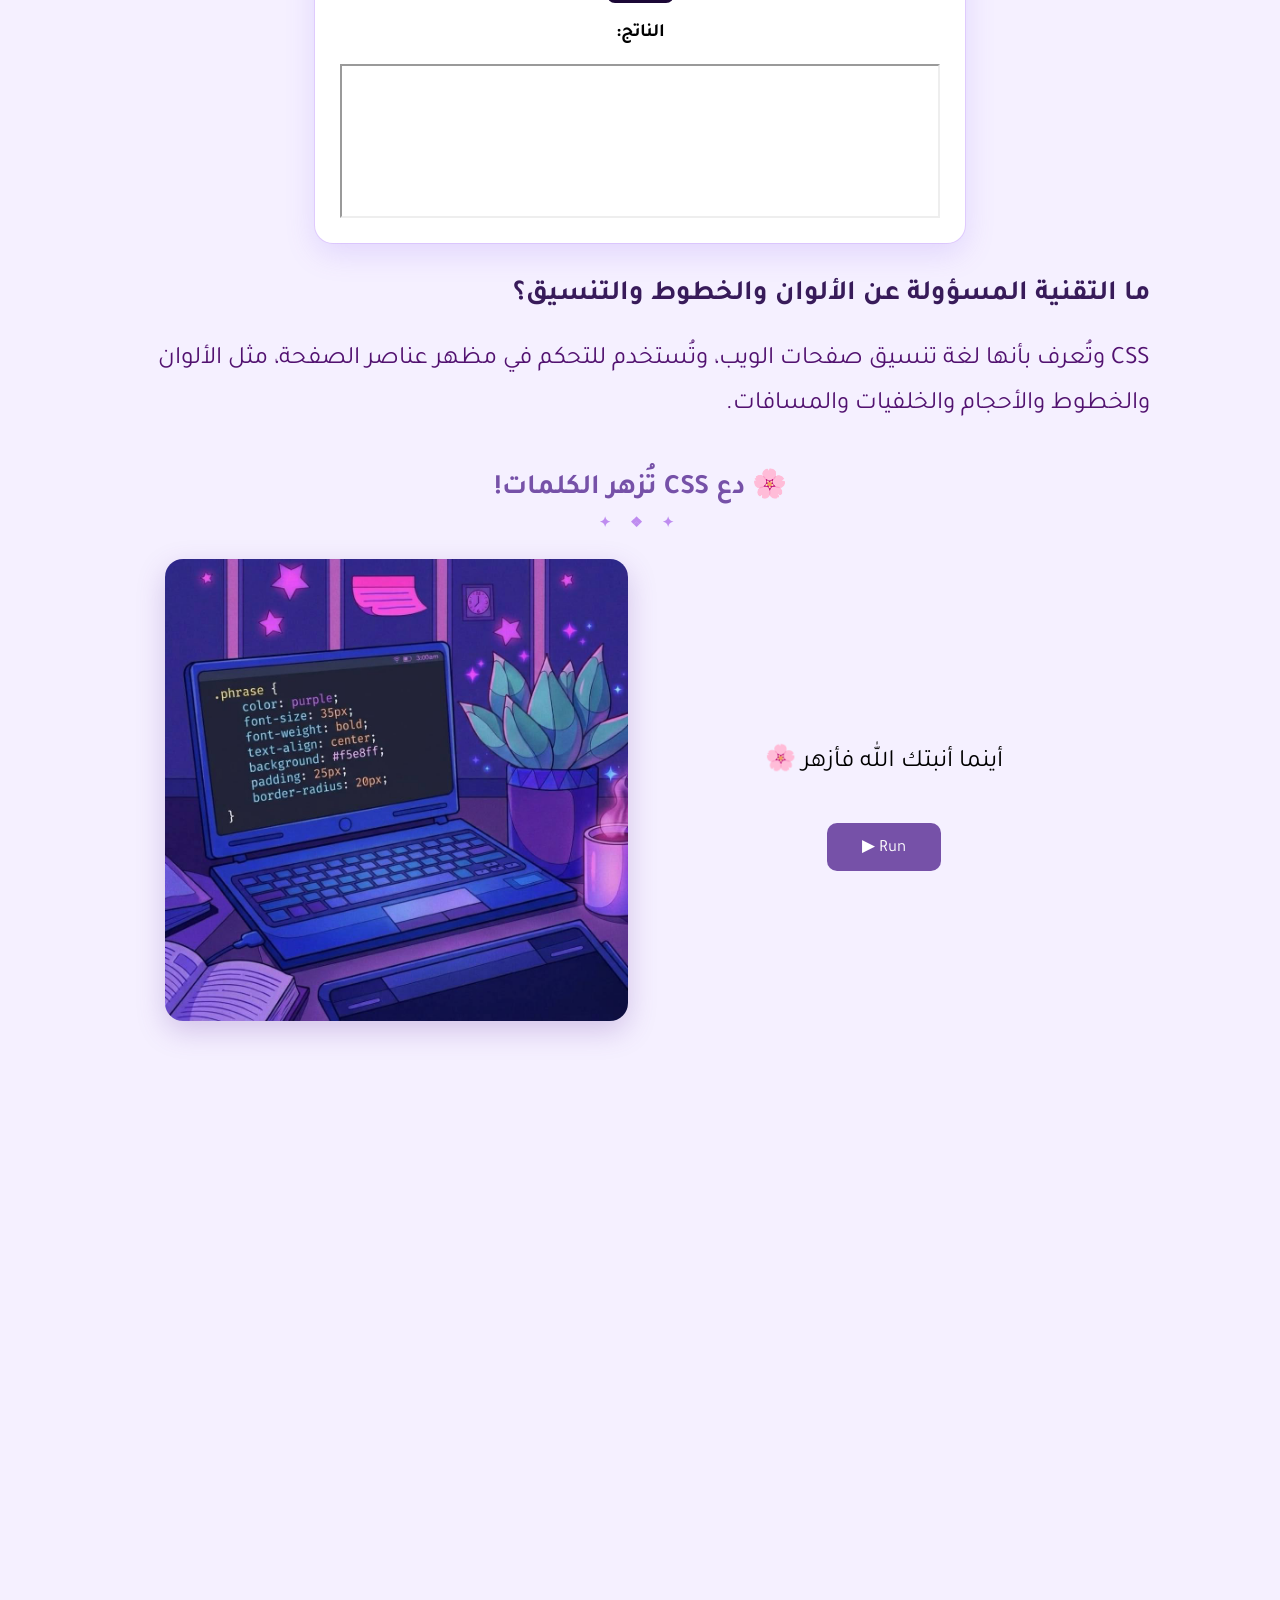
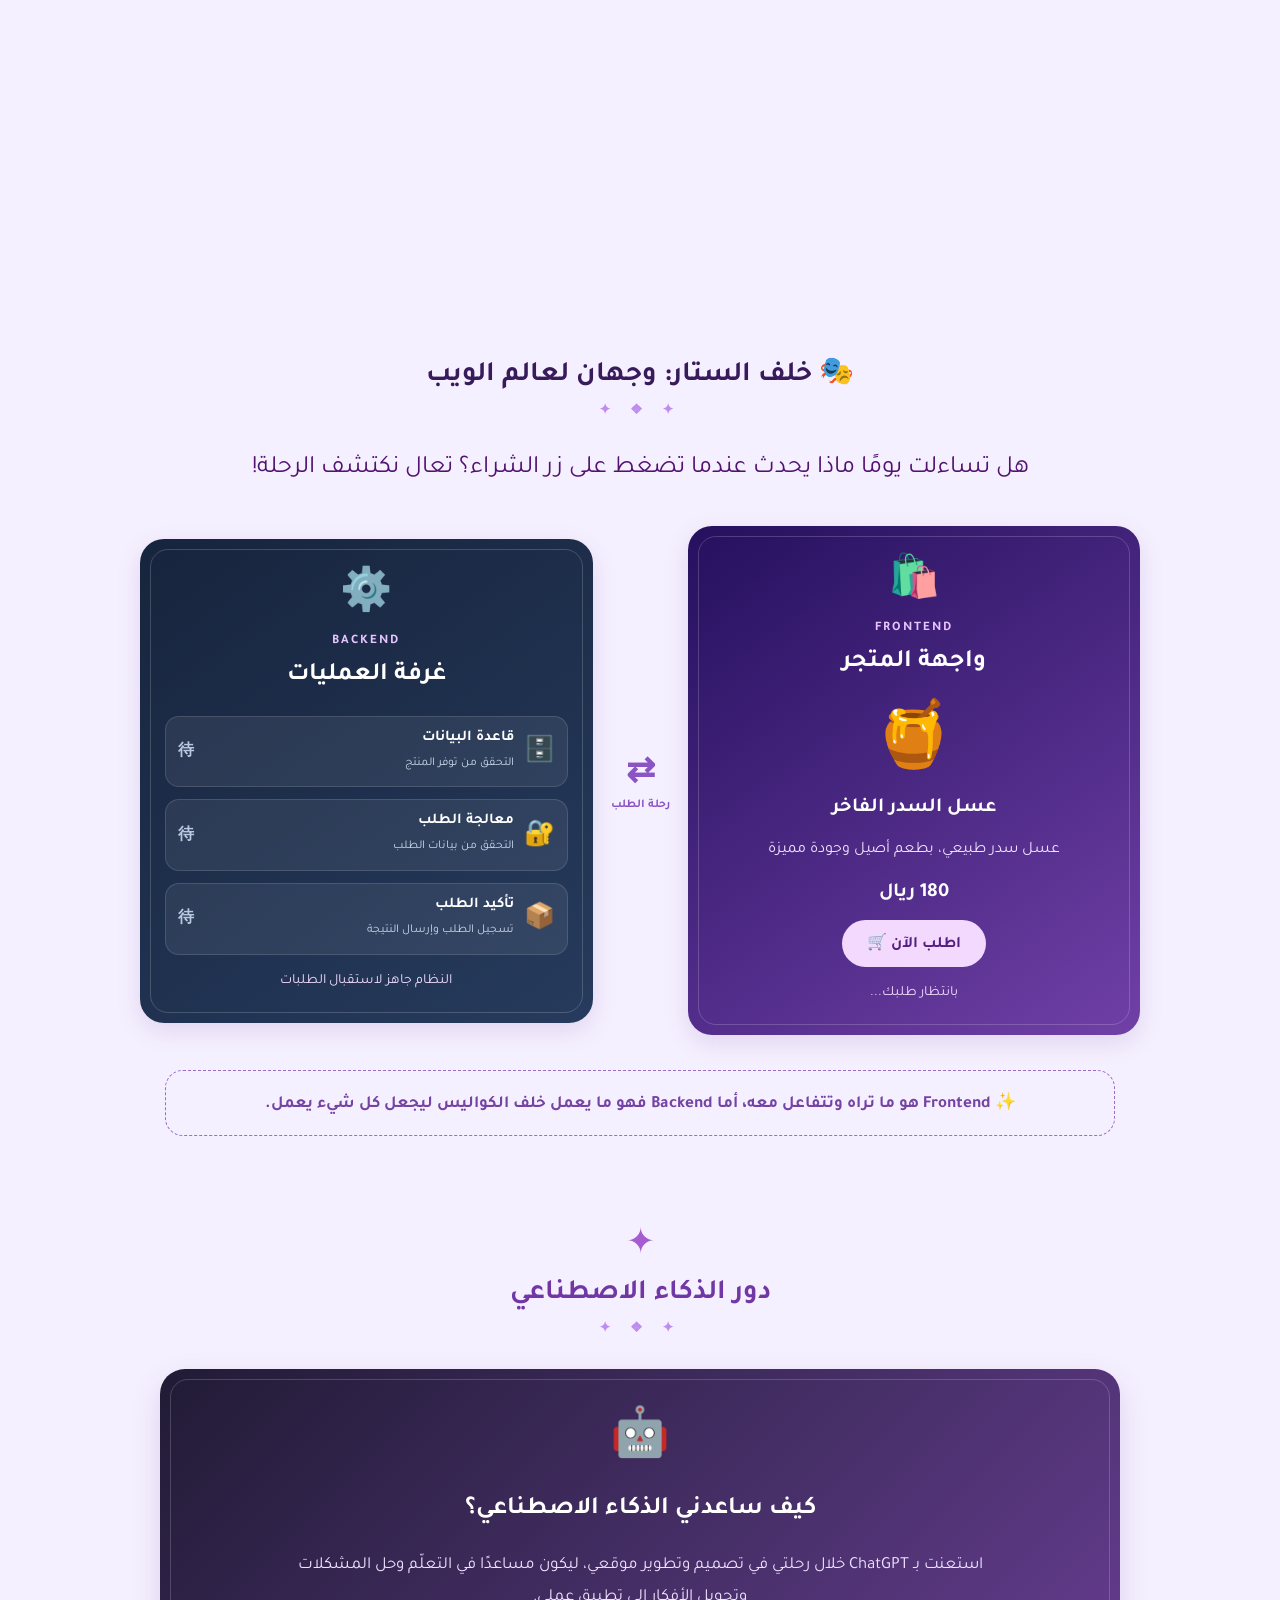
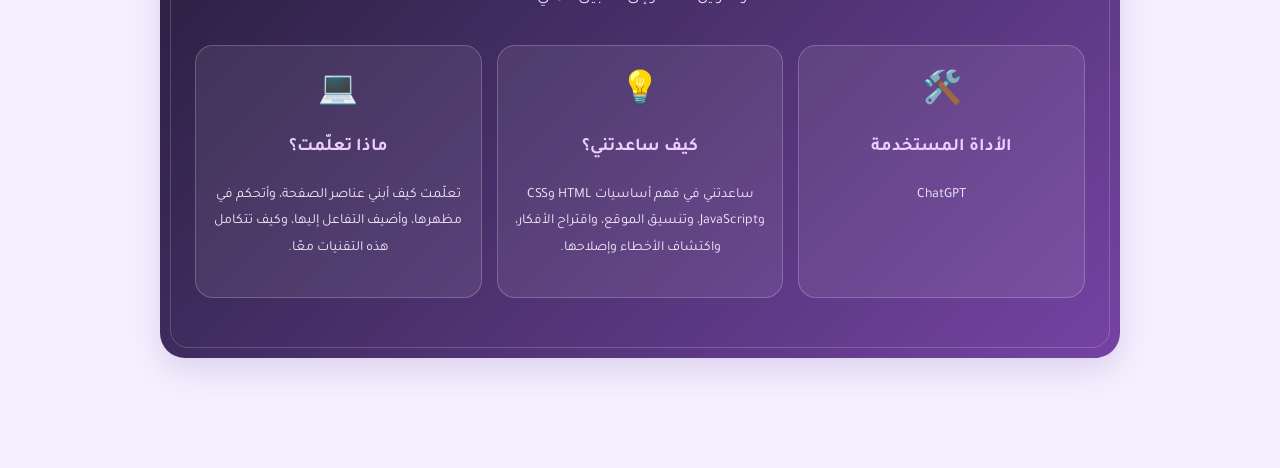
==== commit c0541334: "Update index.html" ====
--- a/index.html
+++ b/index.html
@@ -32,7 +32,7 @@
 
         <h1 id="welcome">يا هلا بك في مساحتي الاولى في عالم الويب ✨</h1>
 
-        <p>يسعدني وجودك هنا, خلّنا نرحب فيك </p>
+        <p> خلّنا نرحب فيك </p>
 
         <input
 
--- a/style.css
+++ b/style.css
@@ -13,7 +13,7 @@
 }
 
 h1 {
-    color: #1b0733;
+    color: #1e0524;
     font-size: 35px;
     text-align: right;
     margin-top: 30px;
@@ -27,7 +27,7 @@
 }
 
 p {
-    color: #2c2b2b;
+    color: #521270;
     font-size: 25px;
     line-height: 1.8;
    
@@ -47,7 +47,7 @@
 
 button {
     padding: 8px 16px;
-    background-color: #0d041a;
+    background-color: #1b0736;
     color: white;
     border: none;
     border-radius: 8px;
@@ -58,74 +58,65 @@
   
 }
 
-.welcome-banner {
-
-    background-image: url("images/66.jpg");
-
-    background-size: cover;
-
-    background-position: center;
-
-    background-repeat: no-repeat;
-
-    min-height: 220px;
-    padding: 20px;
-
-    display: flex;
-
-    justify-content: center;
-
-    align-items: center;
-    border-radius: 20px;
-
-    text-align: center;
-
-}
-
-#welcome {
-
-    color: #6b3fa0;
-
-    font-size: 30px;
-
-    font-weight: 800;
-
-    text-align: center;
-
-    margin: 0;
-
-    line-height: 1.5;
-
-}
-
-.visitor-box {
-
-    display: flex;
-
-    justify-content: right;
-
-    align-items: right;
-
-    gap: 12px;
-
-    margin-top: 20px;
-
-}
-@keyframes glowing {
-    0% {
-        filter: drop-shadow(0 0 2px rgba(0, 0, 0, 0.4));
-    }
-    50% {
-        filter: drop-shadow(0 0 12px rgba(22, 12, 34, 0.9));
-    }
-    100% {
-        filter: drop-shadow(0 0 2px rgba(68, 39, 104, 0.4));
-    }
-}
+
 .glow-emoji {
     animation: glowing 2s infinite;
     display: inline-block;
 }
+.welcome-banner {
+
+    background-image: url("images/66.jpg");
+
+    background-size: cover;
+
+    background-position: center;
+
+    background-repeat: no-repeat;
+
+    min-height: 220px;
+    padding: 20px;
+
+    display: flex;
+
+    justify-content: center;
+
+    align-items: center;
+    border-radius: 20px;
+
+    text-align: center;
+
+}
+
+#welcome {
+
+    color: #6b3fa0;
+
+    font-size: 30px;
+
+    font-weight: 800;
+
+    text-align: center;
+
+    margin: 0;
+
+    line-height: 1.5;
+
+}
+
+.visitor-box {
+
+    display: flex;
+
+    justify-content: right;
+
+    align-items: right;
+
+    gap: 12px;
+
+    margin-top: 20px;
+
+}
+
 
 .web-image{
     width: 300%;
@@ -1025,6 +1016,27 @@
 @media (min-width: 1024px) {
   body { max-width: 1100px; margin: 0 auto; }
 }
+/* ============ effects.css : طبقة جمالية فوق التصميم الحالي ============ */
+html { scroll-behavior: smooth; }
+::selection { background: #d9b8ff; color: #2a0a4a; }
+
+/* ---- خلفية متحركة: ضباب وتدرجات ---- */
+body::before {
+  content: ""; position: fixed; inset: -20%; z-index: -4; pointer-events: none;
+  background:
+    radial-gradient(40% 35% at 20% 25%, rgba(192,132,252,.30), transparent 70%),
+    radial-gradient(35% 35% at 80% 20%, rgba(244,114,182,.20), transparent 70%),
+    radial-gradient(45% 40% at 70% 80%, rgba(129,140,248,.22), transparent 70%),
+    radial-gradient(35% 30% at 15% 85%, rgba(251,207,232,.35), transparent 70%);
+  animation: fxDrift 30s ease-in-out infinite alternate; will-change: transform;
+}
+@keyframes fxDrift {
+  0%   { transform: translate3d(0,0,0) scale(1); }
+  50%  { transform: translate3d(3%,-2%,0) rotate(2deg) scale(1.05); }
+  100% { transform: translate3d(-3%,3%,0) rotate(-2deg) scale(1.1); }
+}
+
+/* ---- تموجات بنفسجية ووردية ---- */
 html::before, html::after {
   content: ""; position: fixed; left: 0; bottom: 0; width: 200%; height: 140px;
   z-index: -3; pointer-events: none; background-repeat: repeat-x;
@@ -1161,3 +1173,108 @@
   .fx-spark, .fx-cursor { display: none; }
   .fx-ready .fx-reveal { opacity: 1; transform: none; transition: none; }
 }
+/* نافذة الترحيب */
+.welcome-overlay {
+position: fixed;
+inset: 0;
+z-index: 99999;
+display: flex;
+justify-content: center;
+align-items: center;
+padding: 20px;
+background: rgba(12, 6, 19, 0.48);
+backdrop-filter: blur(10px);
+-webkit-backdrop-filter: blur(10px);
+transition: opacity 0.7s ease, visibility 0.7s ease;
+}
+
+.welcome-overlay.hidden {
+opacity: 0;
+visibility: hidden;
+pointer-events: none;
+}
+
+.welcome-card {
+width: min(100%, 440px);
+padding: 38px 25px;
+text-align: center;
+background: rgba(16, 5, 29, 0.94);
+border: 1px solid rgba(255,255,255,0.8);
+border-radius: 30px;
+box-shadow: 0 15px 50px rgba(130, 83, 190, 0.18);
+animation: welcomeAppear 0.8s ease both;
+}
+
+.welcome-sparkle {
+color: #d4d4d4;
+font-size: 25px;
+margin-bottom: 15px;
+}
+
+.welcome-card h1 {
+color: #ffffff;
+font-size: 25px;
+line-height: 1.8;
+}
+
+.welcome-card p {
+color: #d8d4db;
+margin: 15px 0 22px;
+}
+
+.welcome-card input {
+width: 100%;
+padding: 15px;
+border: 1px solid #D9CBE9;
+border-radius: 14px;
+background: white;
+text-align: right;
+font-family: inherit;
+font-size: 16px;
+outline: none;
+}
+
+.welcome-card button {
+width: 100%;
+margin-top: 18px;
+padding: 14px;
+border: none;
+border-radius: 30px;
+background: #8050B9;
+color: white;
+font-family: inherit;
+font-size: 17px;
+cursor: pointer;
+}
+
+.welcome-card .skip-welcome {
+margin-top: 10px;
+background: transparent;
+color: #f9f5fd;
+font-size: 14px;
+}
+
+@keyframes welcomeAppear {
+from {
+opacity: 0;
+transform: translateY(20px) scale(0.96);
+}
+to {
+opacity: 1;
+transform: translateY(0) scale(1);
+}
+}
+
+@media (max-width: 600px) {
+.welcome-card {
+padding: 30px 20px;
+}
+
+.welcome-card h1 {
+    font-size: 22px;
+}
+}
+.hotspot {
+    color: transparent;
+    text-shadow: none;
+}
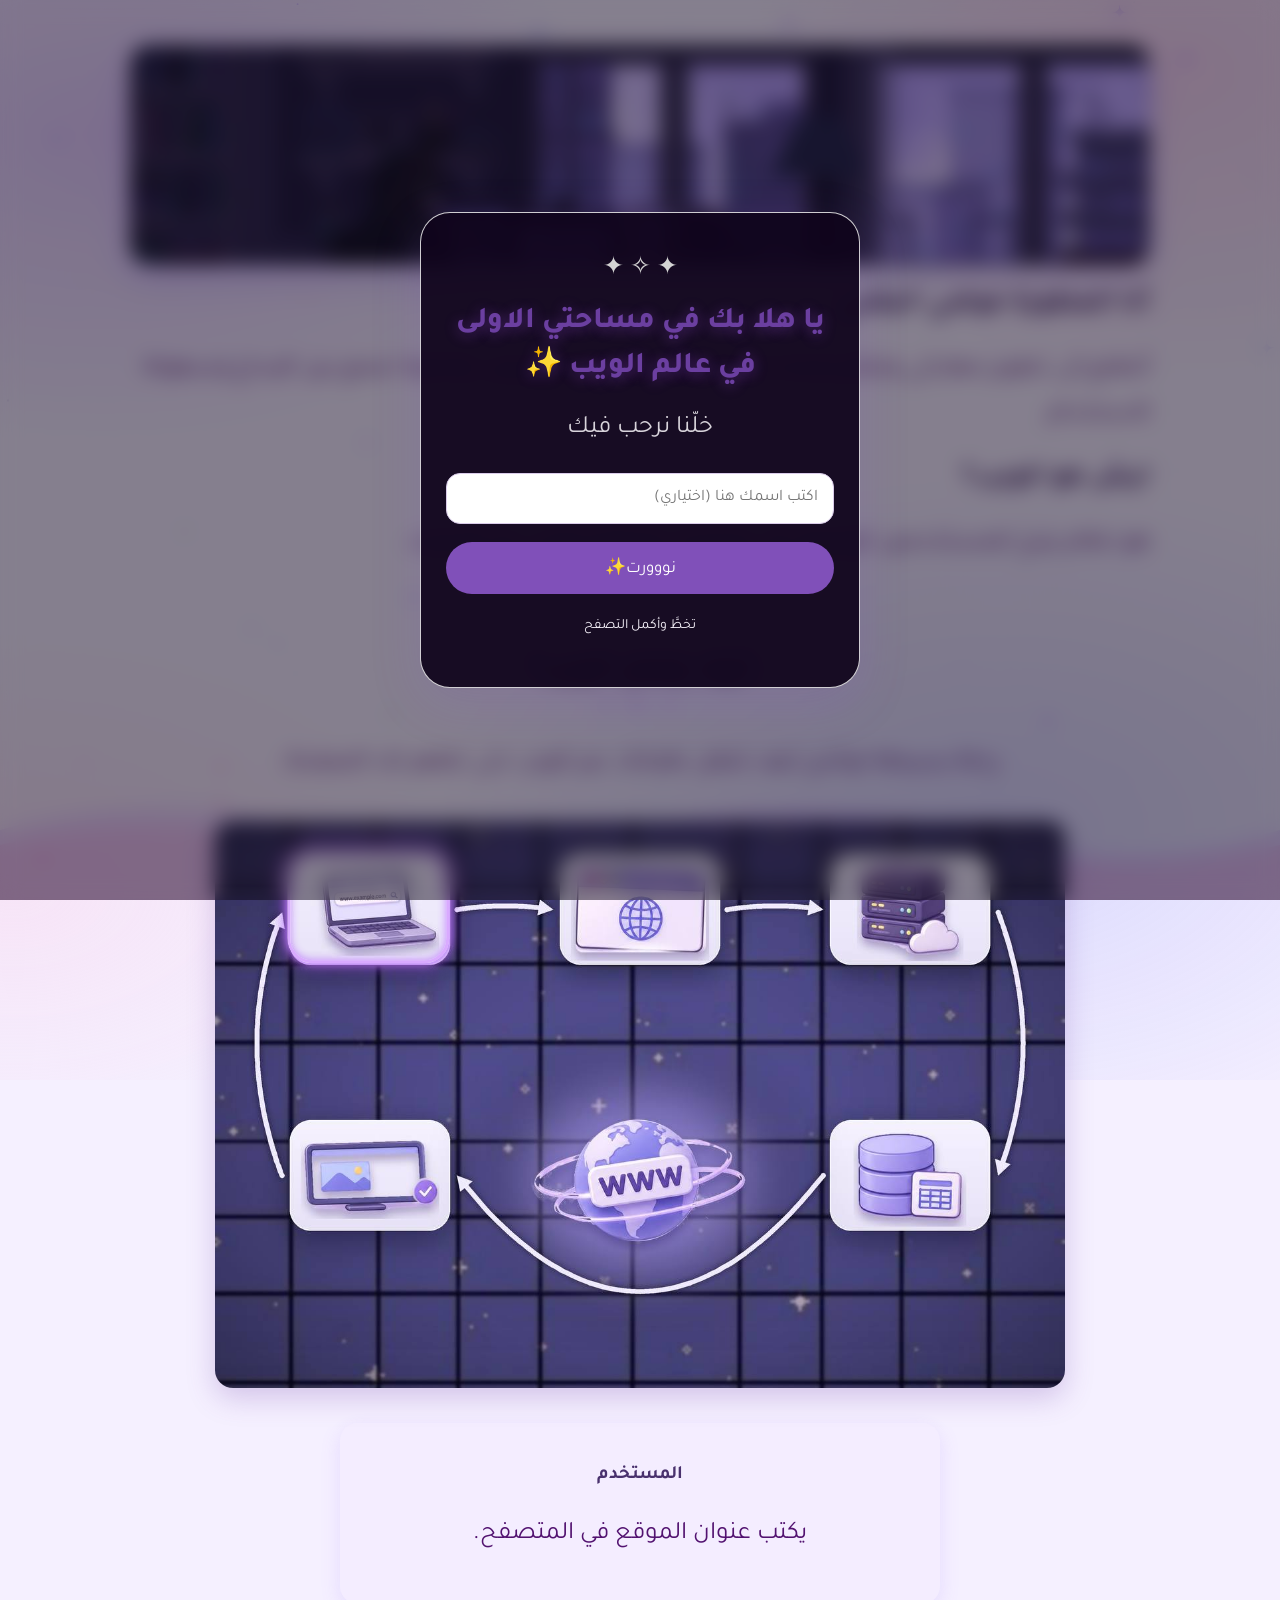
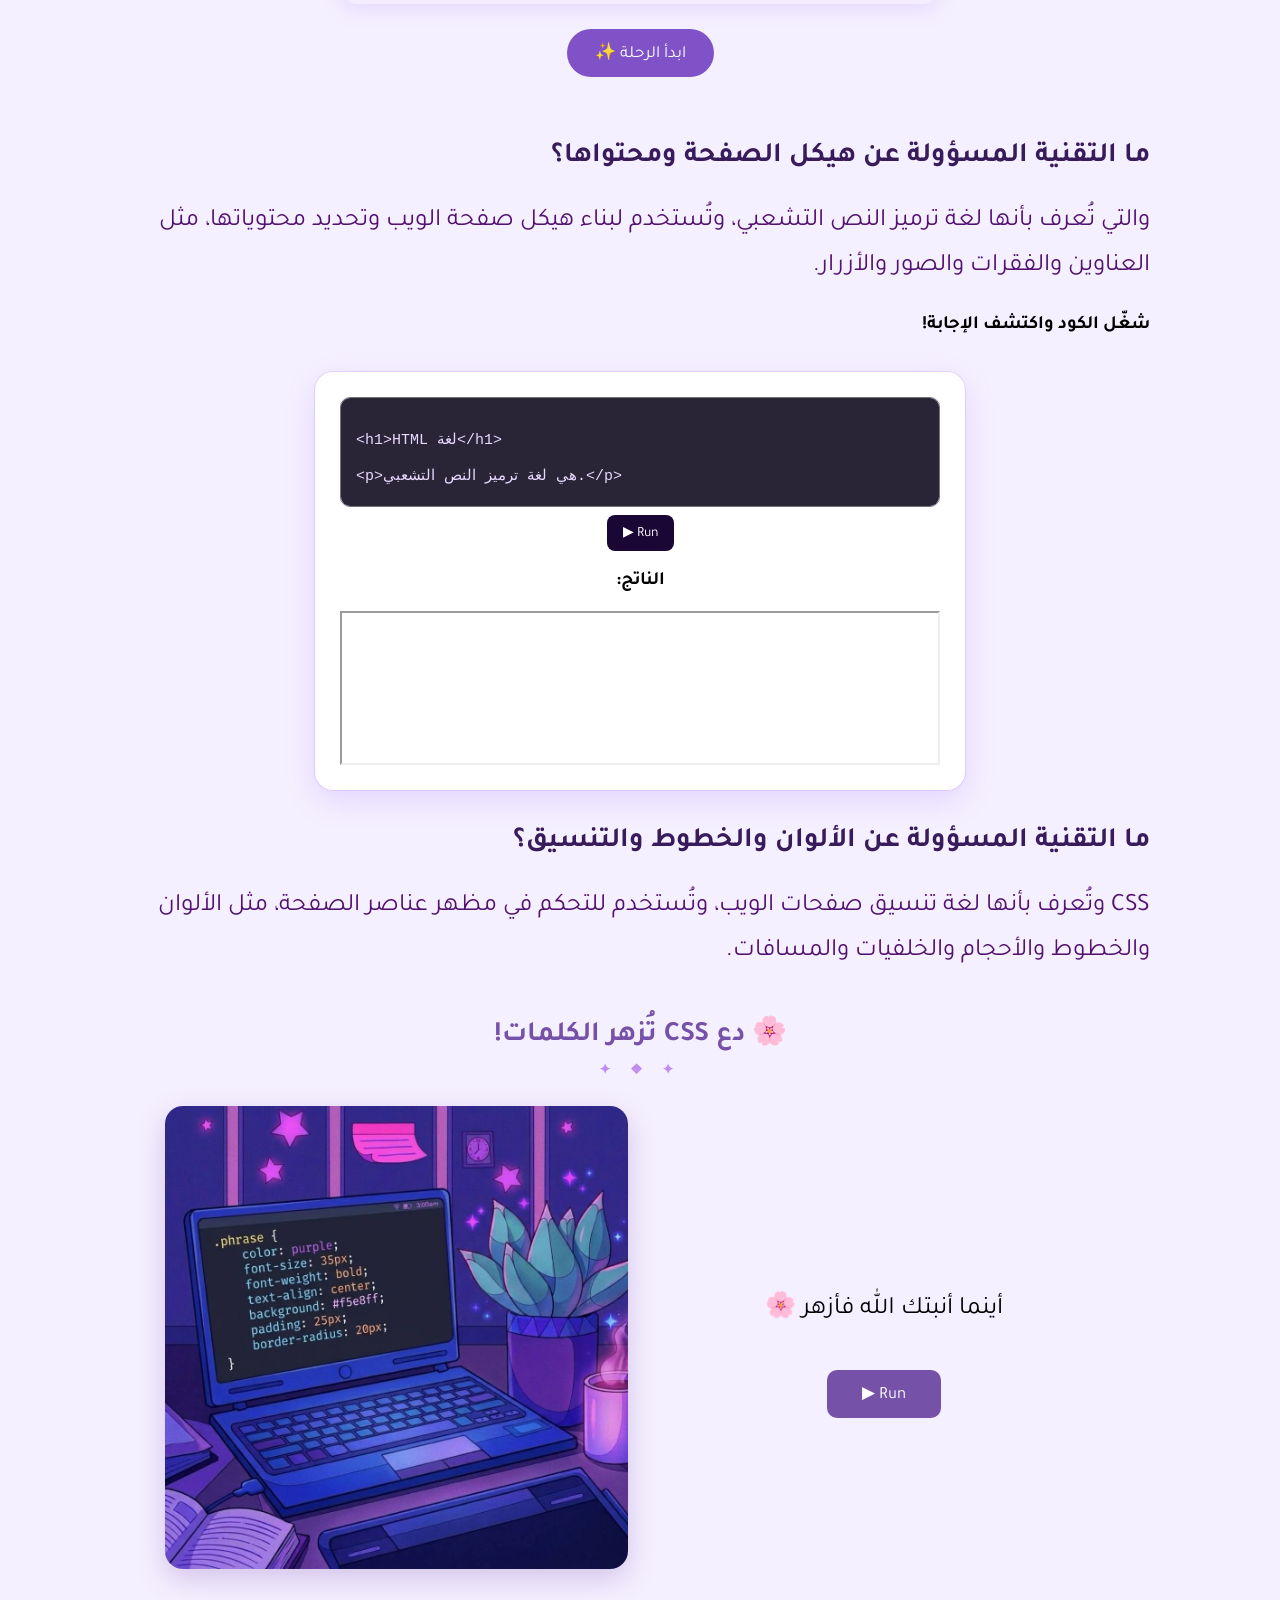
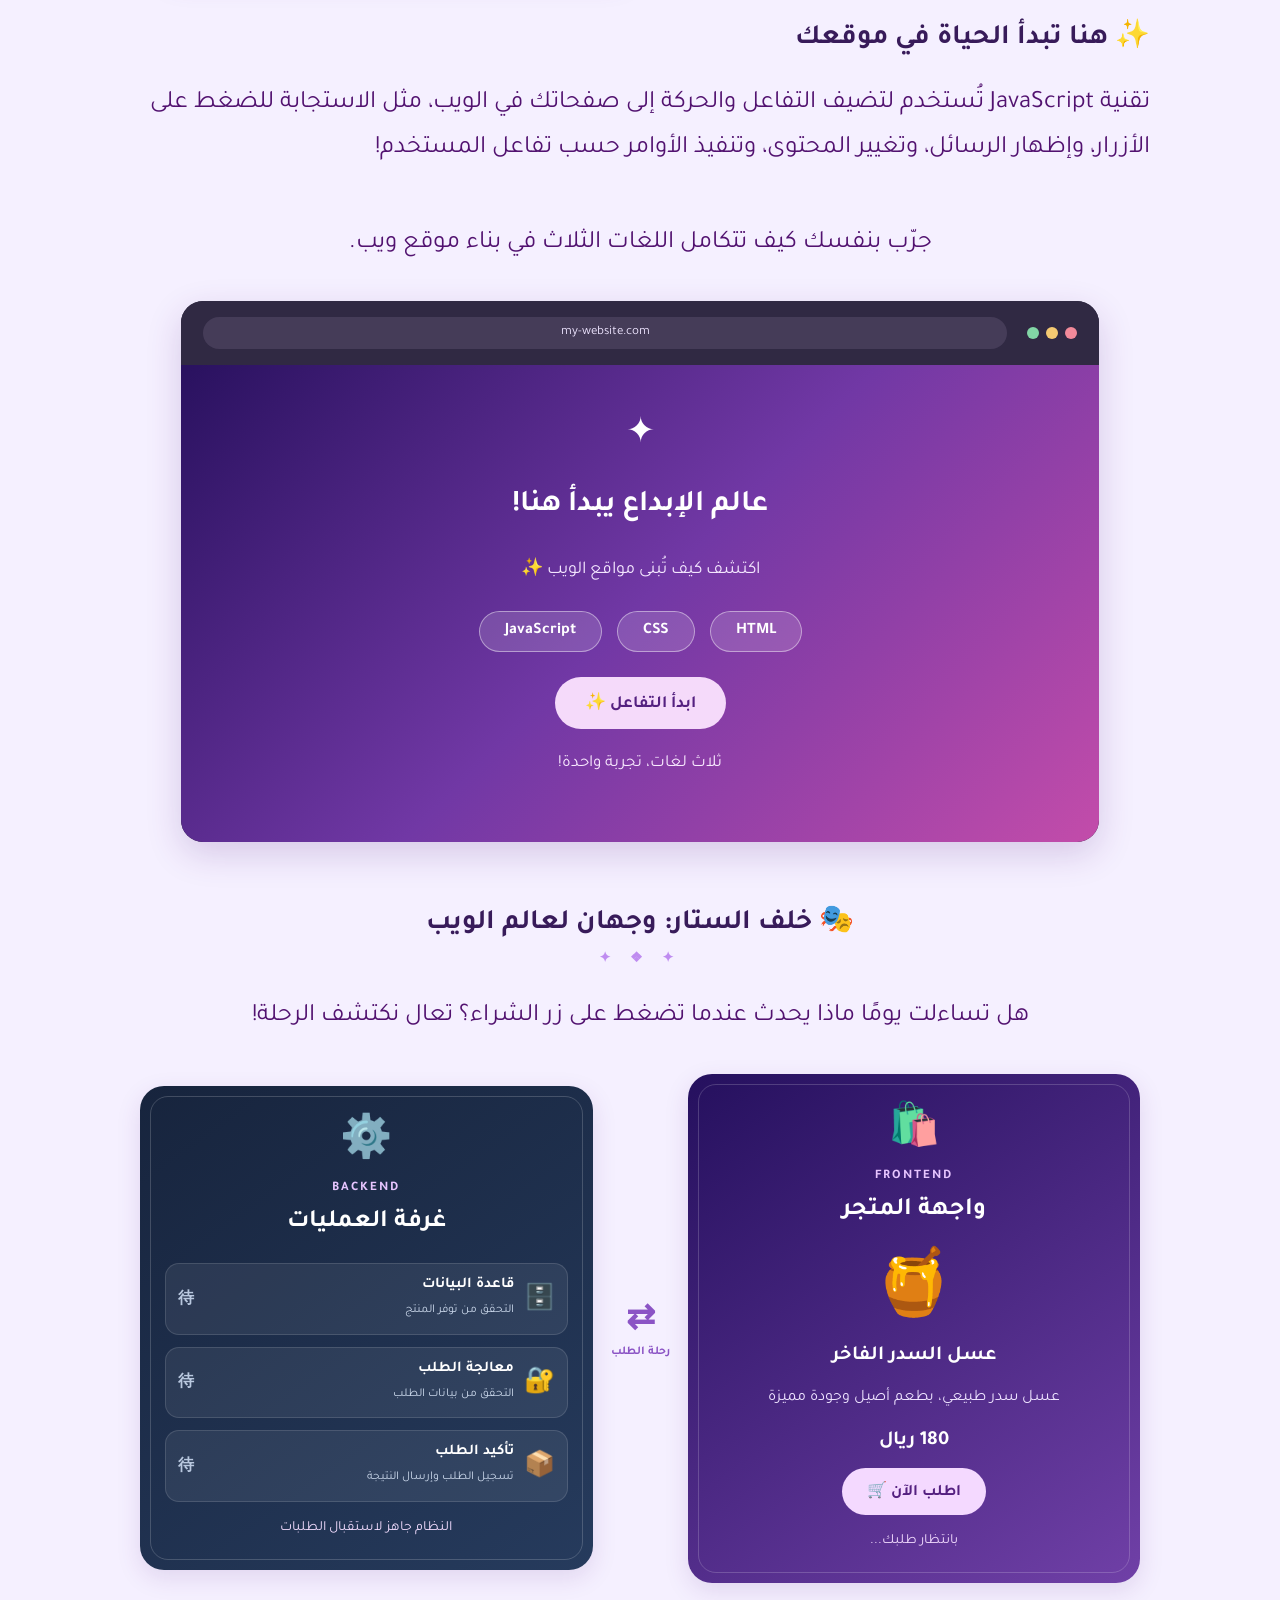
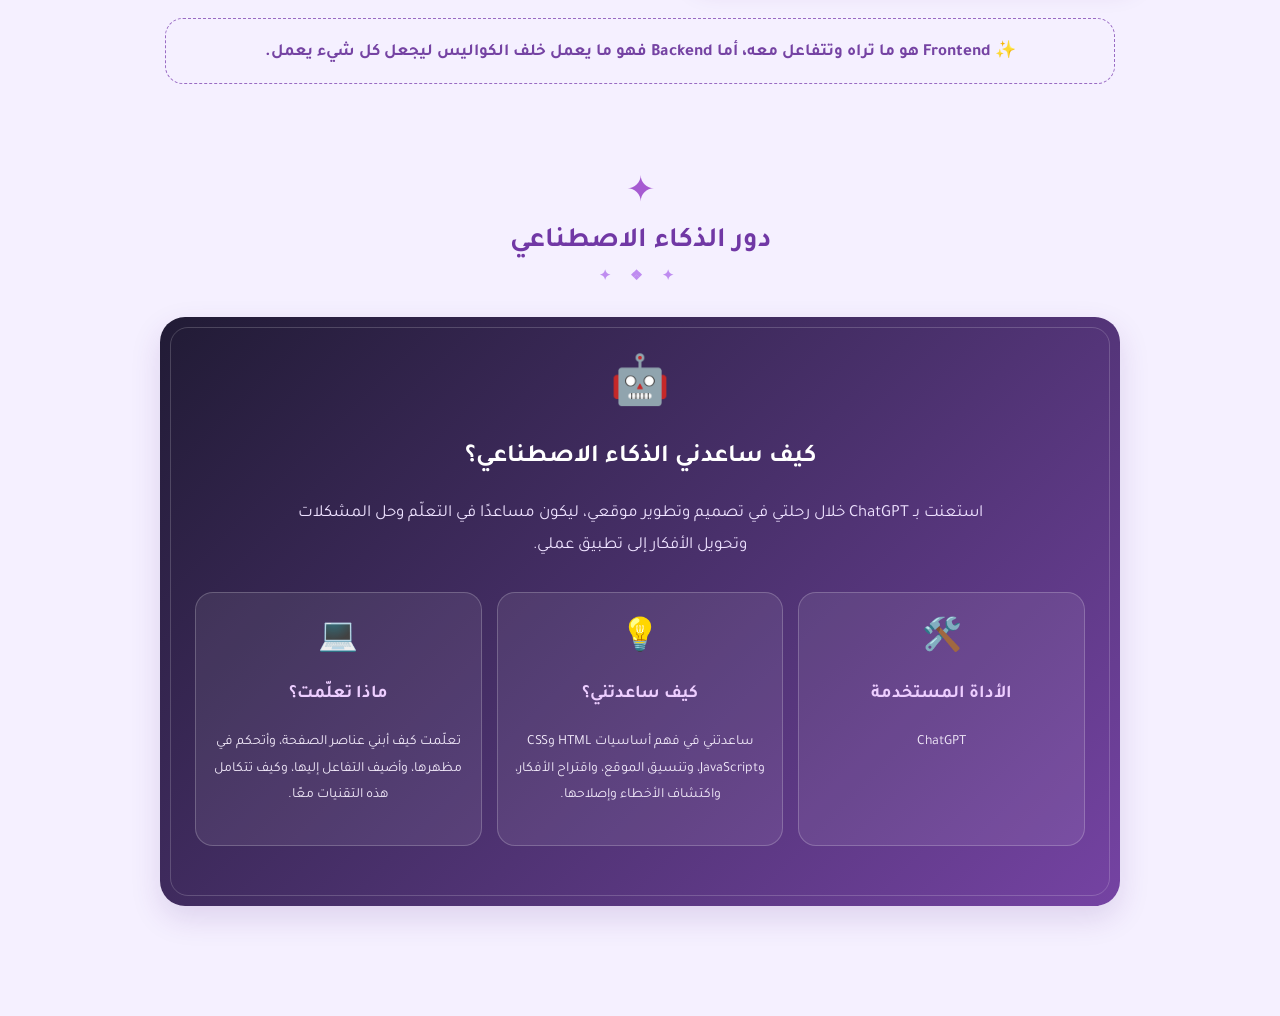
==== commit 4916c739: "Update index.html" ====
--- a/index.html
+++ b/index.html
@@ -74,7 +74,7 @@
     <p>رحلة بسيطة توضّح كيف تنتقل طلباتك عبر الويب حتى تظهر لك الصفحة.</p>
 
     <div class="web-diagram"> 
-<img src="images/Web2.jpg" alt="مخطط يوضح مراحل عمل الويب" class="diagram-image">
+<img src="images/web2.jpg" alt="مخطط يوضح مراحل عمل الويب" class="diagram-image">
 
 <button class="stage hotspot active" data-stage="0" type="button">1</button>
 <button class="stage hotspot" data-stage="1" type="button">2</button>
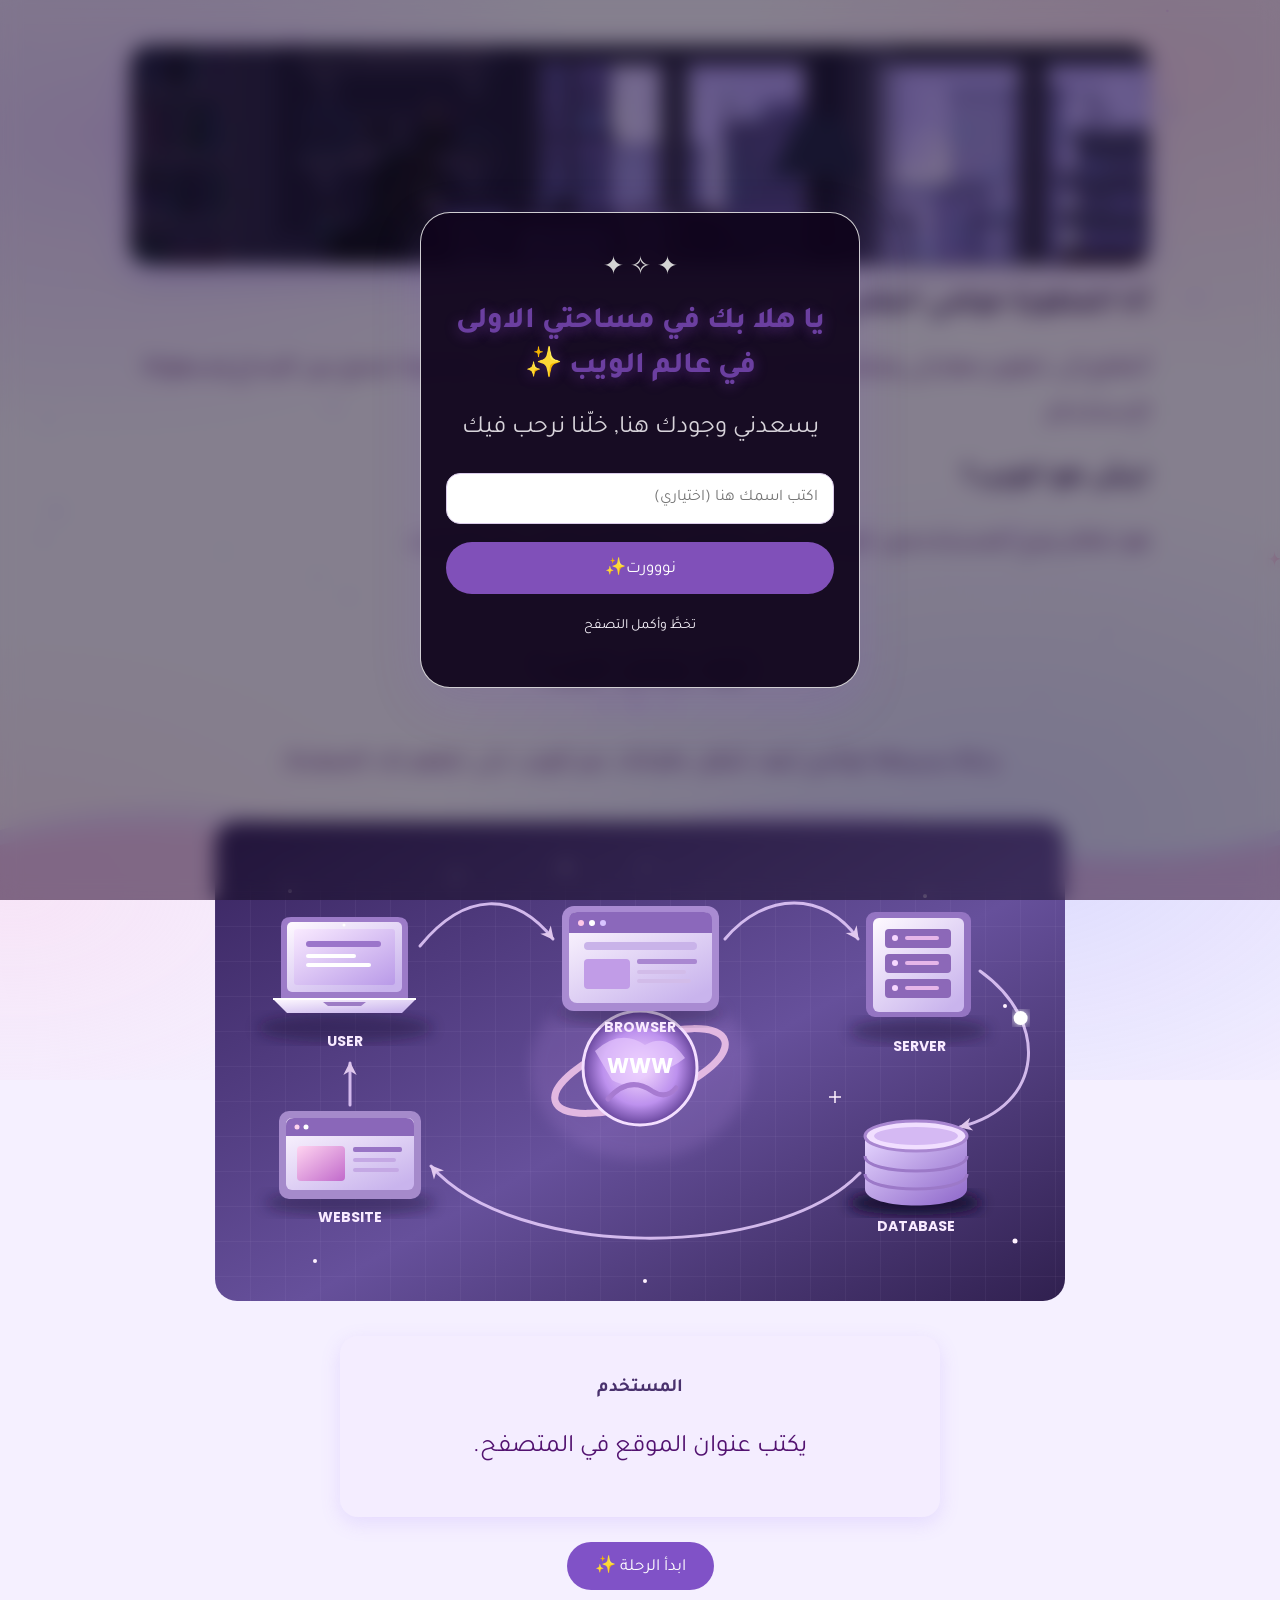
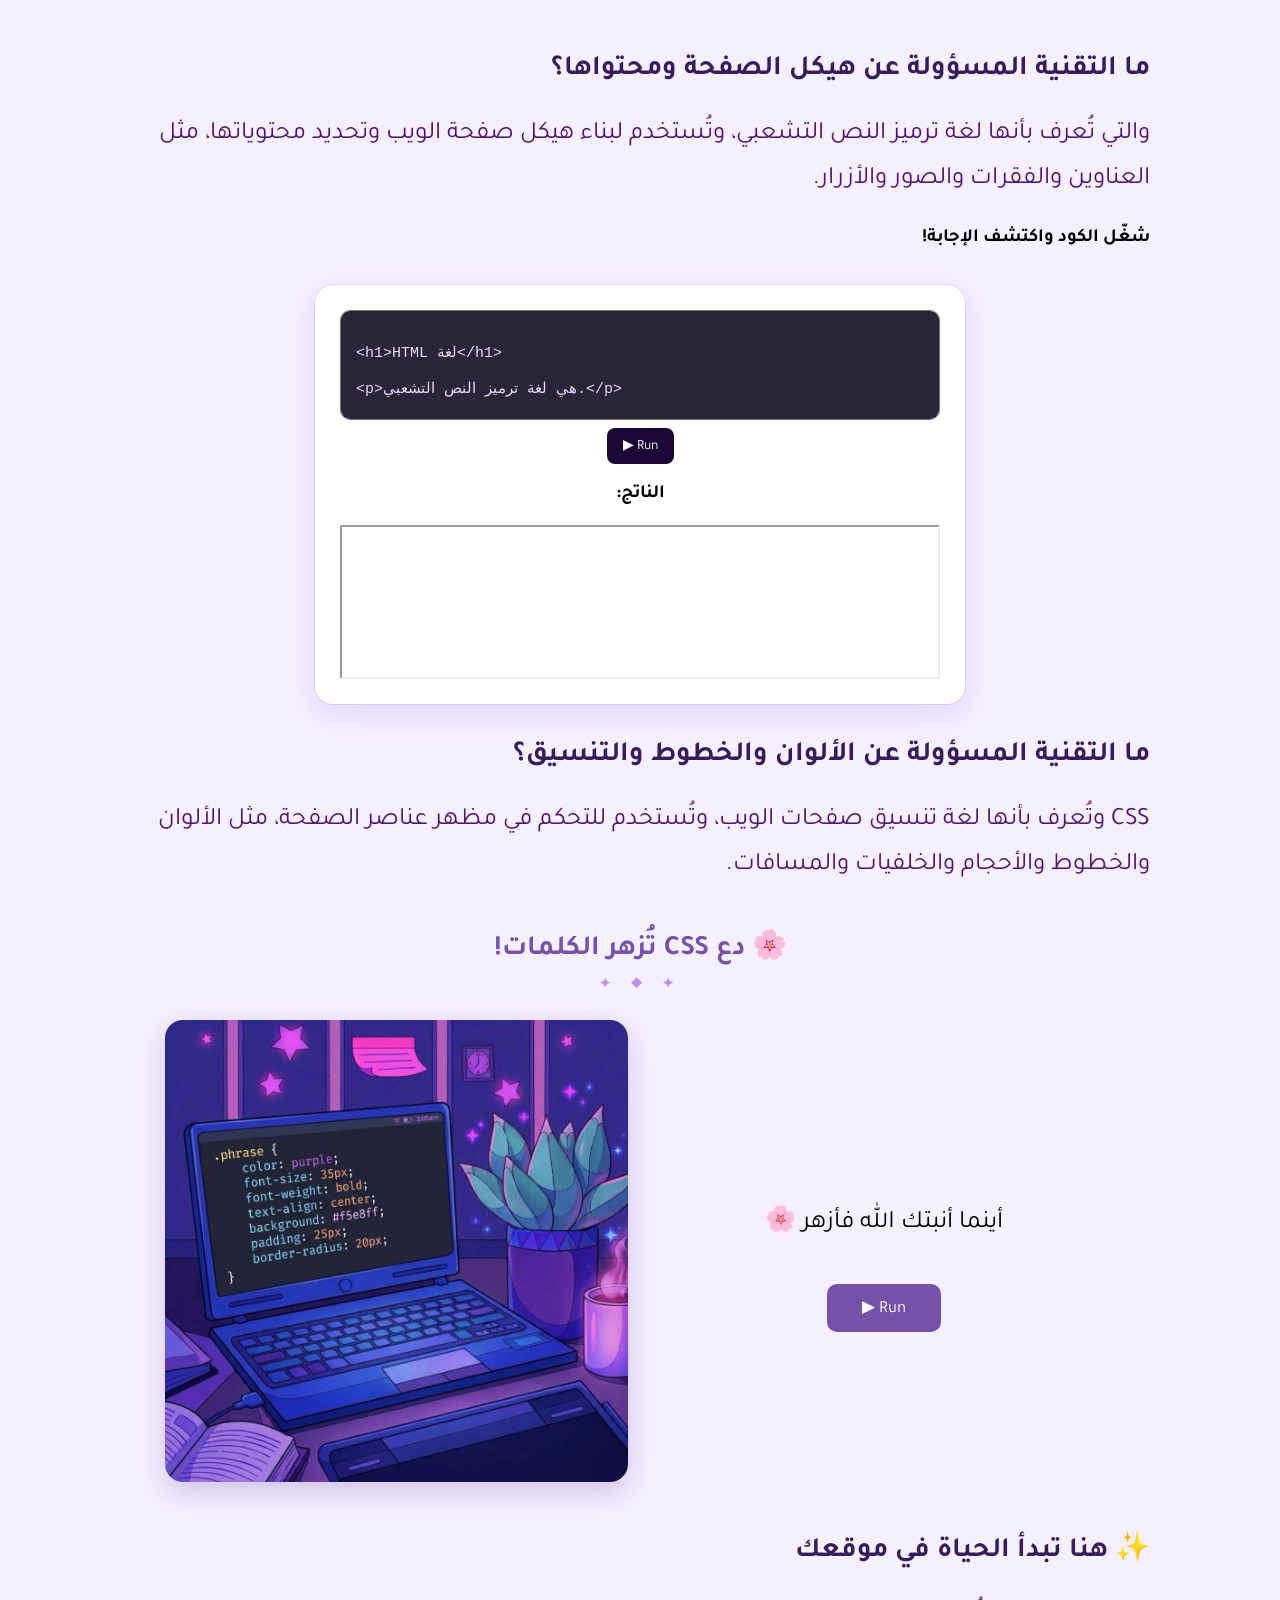
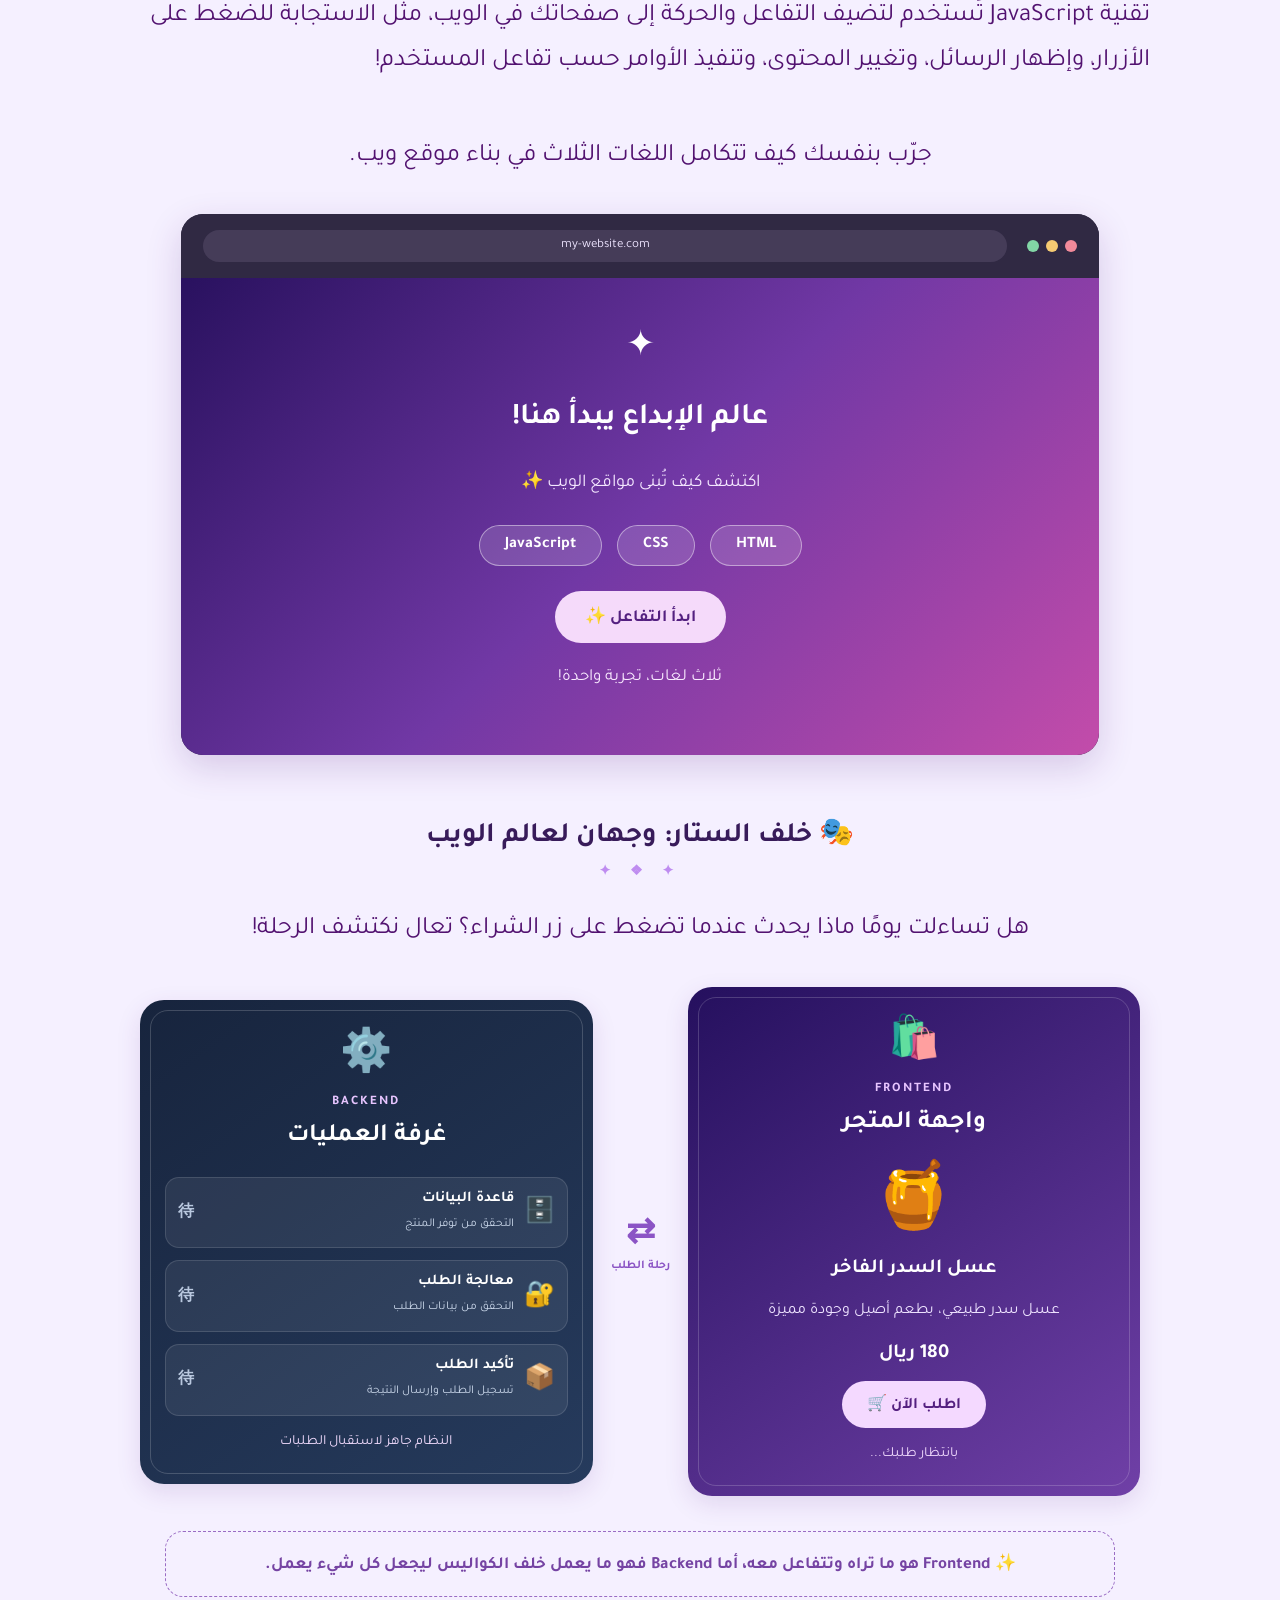
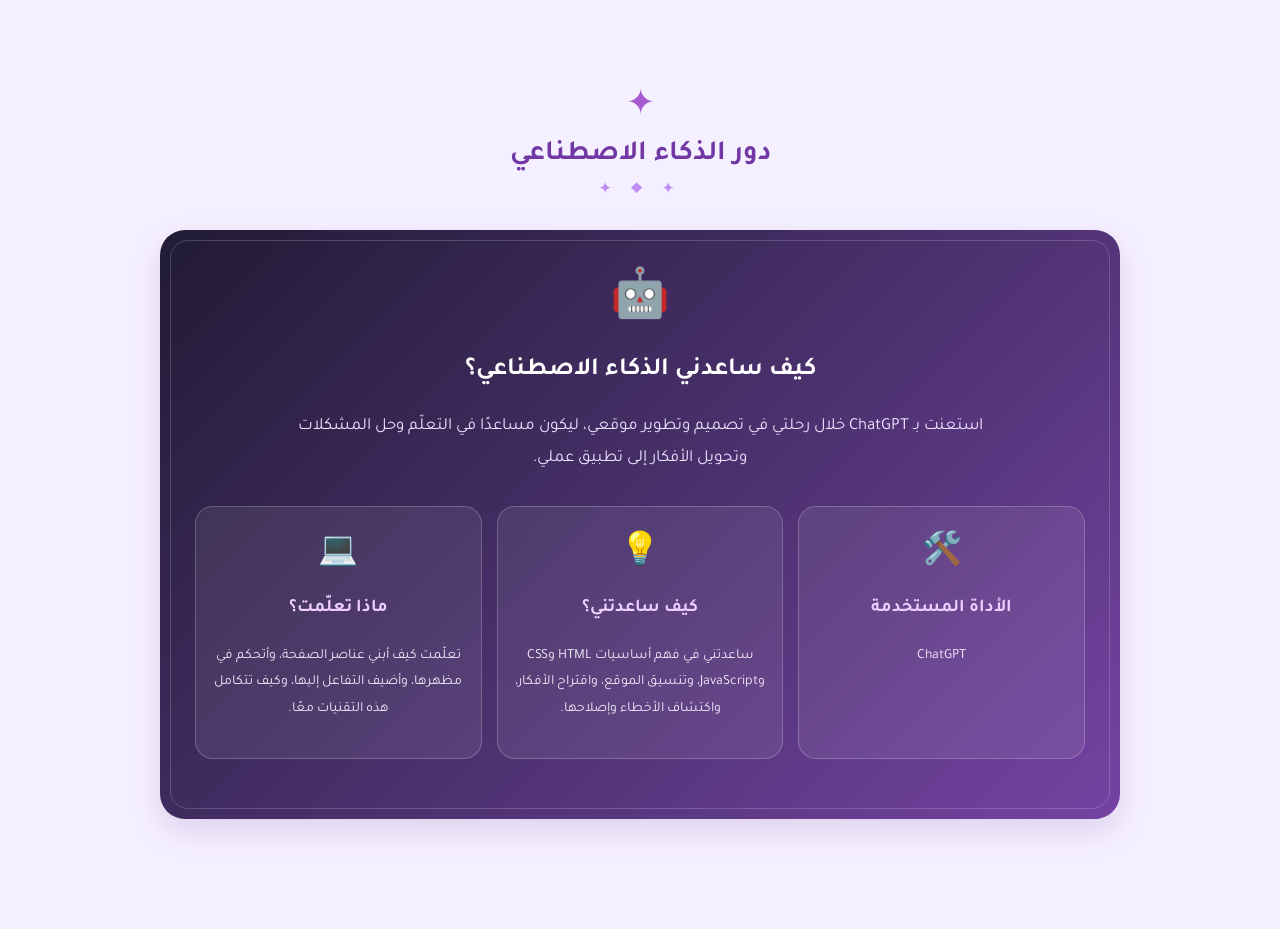
==== commit fccfabd7: "Update print statement to show 'Goodbye World'" ====
--- a/index.html
+++ b/index.html
@@ -32,7 +32,7 @@
 
         <h1 id="welcome">يا هلا بك في مساحتي الاولى في عالم الويب ✨</h1>
 
-        <p> خلّنا نرحب فيك </p>
+        <p>يسعدني وجودك هنا, خلّنا نرحب فيك </p>
 
         <input
 
@@ -69,29 +69,174 @@
 
 <section class="web-section">
 
-    <h2>كيف يعمل الويب؟</h2>
-
-    <p>رحلة بسيطة توضّح كيف تنتقل طلباتك عبر الويب حتى تظهر لك الصفحة.</p>
-
-    <div class="web-diagram"> 
-<img src="images/web2.jpg" alt="مخطط يوضح مراحل عمل الويب" class="diagram-image">
-
-<button class="stage hotspot active" data-stage="0" type="button">1</button>
-<button class="stage hotspot" data-stage="1" type="button">2</button>
-<button class="stage hotspot" data-stage="2" type="button">3</button>
-<button class="stage hotspot" data-stage="3" type="button">4</button>
-<button class="stage hotspot" data-stage="4" type="button">5</button>
-
- </div>
-
-<div class="stage-info">
+  <h2>كيف يعمل الويب؟</h2>
+
+  <p>رحلة بسيطة توضّح كيف تنتقل طلباتك عبر الويب حتى تظهر لك الصفحة.</p>
+
+  <div class="web-diagram">
+  <svg class="web-art" viewBox="0 0 850 480" xmlns="http://www.w3.org/2000/svg"
+       font-family="Poppins, Tajawal, sans-serif"
+       role="img" aria-label="مخطط يوضح رحلة عمل الويب">
+    <defs>
+      <linearGradient id="bg" x1="0" y1="0" x2="1" y2="1">
+        <stop offset="0%" stop-color="#38245f"/><stop offset="55%" stop-color="#66509b"/><stop offset="100%" stop-color="#30204f"/>
+      </linearGradient>
+      <linearGradient id="device" x1="0" y1="0" x2="0.8" y2="1">
+        <stop offset="0%" stop-color="#fffaff"/><stop offset="100%" stop-color="#c9b4ed"/>
+      </linearGradient>
+      <linearGradient id="screen" x1="0" y1="0" x2="1" y2="1">
+        <stop offset="0%" stop-color="#f9eaff"/><stop offset="100%" stop-color="#b99ae8"/>
+      </linearGradient>
+      <linearGradient id="pink" x1="0" y1="0" x2="1" y2="1">
+        <stop offset="0%" stop-color="#ffd4f0"/><stop offset="100%" stop-color="#c16acb"/>
+      </linearGradient>
+      <linearGradient id="purple" x1="0" y1="0" x2="1" y2="1">
+        <stop offset="0%" stop-color="#e6d6ff"/><stop offset="100%" stop-color="#8d66c9"/>
+      </linearGradient>
+      <radialGradient id="globe">
+        <stop offset="0%" stop-color="#f8dfff"/><stop offset="65%" stop-color="#bd91ee"/><stop offset="100%" stop-color="#68469d"/>
+      </radialGradient>
+      <filter id="glow"><feGaussianBlur stdDeviation="5" result="b"/><feMerge><feMergeNode in="b"/><feMergeNode in="SourceGraphic"/></feMerge></filter>
+      <filter id="shadow"><feGaussianBlur stdDeviation="7"/></filter>
+      <pattern id="grid" width="35" height="35" patternUnits="userSpaceOnUse">
+        <path d="M35 0H0V35" fill="none" stroke="#e7d8ff" stroke-opacity=".09"/>
+      </pattern>
+      <!— رأس سهم مثلث ثابت الحجم —>
+      <marker id="ah" viewBox="0 0 12 12" refX="10" refY="6" markerWidth="16" markerHeight="16"
+              markerUnits="userSpaceOnUse" orient="auto">
+        <path d="M1 1 L11 6 L1 11 L4 6Z" fill="#f8dfff"/>
+      </marker>
+    </defs>
+
+    <rect width="850" height="480" rx="22" fill="url(#bg)"/>
+    <rect width="850" height="480" rx="22" fill="url(#grid)"/>
+
+    <g fill="#fff2ff">
+      <circle cx="75" cy="70" r="2"/><circle cx="240" cy="55" r="2.5"/><circle cx="430" cy="45" r="2"/>
+      <circle cx="710" cy="75" r="2"/><circle cx="790" cy="185" r="2"/><circle cx="100" cy="440" r="2"/>
+      <circle cx="430" cy="460" r="2"/><circle cx="800" cy="420" r="2.5"/>
+      <path d="M350 40v12m-6-6h12M620 270v12m-6-6h12" stroke="#fff2ff" stroke-width="1.5"/>
+    </g>
+
+    <!— الأسهم: كل سهم يبدأ من مرحلة ويصل للتي بعدها —>
+    <g fill="none" stroke="#e9cfff" stroke-width="3" stroke-linecap="round" opacity=".85">
+      <path class="route-line" data-route="0" marker-end="url(#ah)" d="M205 125 C250 70 300 70 338 118"/>
+      <path class="route-line" data-route="1" marker-end="url(#ah)" d="M510 118 C550 70 610 70 643 118"/>
+      <path class="route-line" data-route="2" marker-end="url(#ah)" d="M765 150 C835 200 830 285 745 306"/>
+      <path class="route-line" data-route="3" marker-end="url(#ah)" d="M645 352 C560 440 300 440 216 345"/>
+      <path class="route-line" data-route="4" marker-end="url(#ah)" d="M135 284 V242"/>
+    </g>
+
+    <!— الكوكب —>
+    <g class="globe">
+      <ellipse cx="425" cy="247" rx="110" ry="92" fill="#d9a8ff" opacity=".13" filter="url(#shadow)"/>
+      <ellipse cx="425" cy="250" rx="90" ry="31" fill="none" stroke="#f6c9ed" stroke-width="7"
+               opacity=".85" transform="rotate(-20 425 250)"/>
+      <circle cx="425" cy="247" r="57" fill="url(#globe)" stroke="#f4dfff" stroke-width="3"/>
+      <path d="M380 230Q405 207 430 224Q452 211 470 237Q450 253 437 247Q419 272 397 259Z" fill="#e9caff" opacity=".65"/>
+      <path d="M393 278Q414 254 437 270Q451 279 461 267" fill="none" stroke="#a77bd1" stroke-width="5" stroke-linecap="round"/>
+      <text x="425" y="252" text-anchor="middle" fill="#fff" font-size="21" font-weight="bold">WWW</text>
+    </g>
+
+    <!— 0: المستخدم —>
+    <g class="art-stage" data-art-stage="0" tabindex="0" role="button" aria-label="المستخدم">
+      <ellipse cx="130" cy="207" rx="88" ry="15" fill="#180f32" opacity=".4" filter="url(#shadow)"/>
+      <path d="M66 105Q66 96 76 96H183Q193 96 193 106V178H66Z" fill="#9c7bc8"/>
+      <rect x="72" y="101" width="115" height="70" rx="5" fill="url(#device)"/>
+      <rect x="79" y="108" width="101" height="56" rx="3" fill="url(#screen)"/>
+      <circle cx="129" cy="104" r="1.5" fill="#fff"/>
+      <rect class="tick" x="91" y="120" width="75" height="6" rx="3" fill="#9b75ca"/>
+      <rect class="tick" style="animation-delay:.25s" x="91" y="133" width="50" height="4" rx="2" fill="#fff"/>
+      <rect class="tick" style="animation-delay:.5s" x="91" y="142" width="65" height="4" rx="2" fill="#fff"/>
+      <path d="M58 178H201L187 192H72Z" fill="url(#device)"/>
+      <path d="M108 181H151L146 185H113Z" fill="#9d7cc5"/>
+      <path d="M58 178H201" stroke="#fff" stroke-width="2"/>
+      <text x="130" y="225" text-anchor="middle" fill="#f8eaff" font-size="14" font-weight="bold">USER</text>
+    </g>
+
+    <!— 1: المتصفح —>
+    <g class="art-stage" data-art-stage="1" tabindex="0" role="button" aria-label="المتصفح">
+      <ellipse cx="425" cy="192" rx="85" ry="12" fill="#180f32" opacity=".35" filter="url(#shadow)"/>
+      <rect x="347" y="85" width="157" height="105" rx="12" fill="#a98bd2"/>
+      <rect x="354" y="91" width="143" height="91" rx="8" fill="url(#device)"/>
+      <path d="M354 99Q354 91 362 91H489Q497 91 497 99V112H354Z" fill="#8b68bb"/>
+      <circle class="blink" cx="366" cy="102" r="3" fill="#ffc8e8"/>
+      <circle class="blink" style="animation-delay:.3s" cx="377" cy="102" r="3" fill="#fff"/>
+      <circle class="blink" style="animation-delay:.6s" cx="388" cy="102" r="3" fill="#d9c5ff"/>
+      <rect class="tick" x="369" y="121" width="113" height="8" rx="4" fill="#c9b3e9"/>
+      <rect class="pulse" x="369" y="138" width="46" height="30" rx="4" fill="#c19ce7"/>
+      <rect class="tick" style="animation-delay:.2s" x="422" y="138" width="60" height="5" rx="2" fill="#a987d1"/>
+      <rect class="tick" style="animation-delay:.4s" x="422" y="149" width="49" height="4" rx="2" fill="#d2bce9"/>
+      <rect class="tick" style="animation-delay:.6s" x="422" y="158" width="54" height="4" rx="2" fill="#d2bce9"/>
+      <text x="425" y="211" text-anchor="middle" fill="#f8eaff" font-size="14" font-weight="bold">BROWSER</text>
+    </g>
+
+    <!— 2: الخادم —>
+    <g class="art-stage" data-art-stage="2" tabindex="0" role="button" aria-label="الخادم">
+      <ellipse cx="704" cy="210" rx="70" ry="13" fill="#180f32" opacity=".4" filter="url(#shadow)"/>
+      <rect x="651" y="91" width="105" height="105" rx="9" fill="#9474c2"/>
+      <rect x="658" y="97" width="91" height="94" rx="6" fill="url(#device)"/>
+      <g fill="#8c68b8">
+        <rect x="670" y="108" width="66" height="19" rx="4"/>
+        <rect x="670" y="133" width="66" height="19" rx="4"/>
+        <rect x="670" y="158" width="66" height="19" rx="4"/>
+      </g>
+      <g fill="#f6d7ff">
+        <circle class="blink" cx="680" cy="117" r="3"/>
+        <circle class="blink" style="animation-delay:.3s" cx="680" cy="142" r="3"/>
+        <circle class="blink" style="animation-delay:.6s" cx="680" cy="167" r="3"/>
+      </g>
+      <g fill="#e6b5e9">
+        <rect class="tick" x="690" y="115" width="34" height="4" rx="2"/>
+        <rect class="tick" style="animation-delay:.3s" x="690" y="140" width="34" height="4" rx="2"/>
+        <rect class="tick" style="animation-delay:.6s" x="690" y="165" width="34" height="4" rx="2"/>
+      </g>
+      <text x="704" y="230" text-anchor="middle" fill="#f8eaff" font-size="14" font-weight="bold">SERVER</text>
+    </g>
+
+    <!— 3: قاعدة البيانات —>
+    <g class="art-stage" data-art-stage="3" tabindex="0" role="button" aria-label="قاعدة البيانات">
+      <ellipse cx="700" cy="382" rx="67" ry="12" fill="#180f32" opacity=".
+      4" filter="url(#shadow)"/>
+      <path d="M650 315V368C650 390 752 390 752 368V315Z" fill="url(#purple)"/>
+      <ellipse class="pulse" cx="701" cy="315" rx="51" ry="15" fill="#f1dfff" stroke="#a886d0" stroke-width="3"/>
+      <path class="blink" d="M650 335C650 355 752 355 752 335" fill="none" stroke="#9c79c8" stroke-width="3"/>
+      <path class="blink" style="animation-delay:.4s" d="M650 353C650 373 752 373 752 353" fill="none" stroke="#9c79c8" stroke-width="3"/>
+      <ellipse cx="701" cy="315" rx="42" ry="9" fill="#d5b9f3"/>
+      <text x="701" y="410" text-anchor="middle" fill="#f8eaff" font-size="14" font-weight="bold">DATABASE</text>
+    </g>
+
+    <!— 4: الموقع (عودة النتيجة) —>
+    <g class="art-stage" data-art-stage="4" tabindex="0" role="button" aria-label="الموقع">
+      <ellipse cx="135" cy="382" rx="85" ry="13" fill="#180f32" opacity=".4" filter="url(#shadow)"/>
+      <rect x="64" y="290" width="142" height="88" rx="10" fill="#a58acb"/>
+      <rect x="71" y="297" width="128" height="72" rx="6" fill="url(#device)"/>
+      <path d="M71 305Q71 297 79 297H191Q199 297 199 305V315H71Z" fill="#8a67b9"/>
+      <circle class="blink" cx="82" cy="306" r="2.5" fill="#ffd4ed"/>
+      <circle class="blink" style="animation-delay:.3s" cx="91" cy="306" r="2.5" fill="#fff"/>
+      <rect class="pulse" x="82" y="325" width="48" height="35" rx="4" fill="url(#pink)"/>
+      <rect class="tick" x="138" y="326" width="49" height="5" rx="2" fill="#9874c5"/>
+      <rect class="tick" style="animation-delay:.3s" x="138" y="337" width="43" height="4" rx="2" fill="#c4a8e4"/>
+      <rect class="tick" style="animation-delay:.6s" x="138" y="347" width="46" height="4" rx="2" fill="#c4a8e4"/>
+      <text x="135" y="401" text-anchor="middle" fill="#f8eaff" font-size="14" font-weight="bold">WEBSITE</text>
+    </g>
+
+    <!— نقطة ضوء تمر على كل المسارات بالترتيب —>
+    <circle r="7" fill="#fff" filter="url(#glow)">
+      <animateMotion dur="9s" repeatCount="indefinite"
+        path="M205 125 C250 70 300 70 338 118 M510 118 C550 70 610 70 643 118 M765 150 C835 200 830 285 745 306 M645 352 C560 440 300 440 216 345 M135 284 V242"/>
+    </circle>
+  </svg>
+  </div>
+
+  <div class="stage-info">
     <h3 id="stageTitle">المستخدم</h3>
     <p id="stageDescription">يكتب عنوان الموقع في المتصفح.</p>
-</div>
-
-<button class="start-journey" id="startJourney" type="button">
+  </div>
+
+  <button class="start-journey" id="startJourney" type="button">
     ابدأ الرحلة ✨
-</button>
+  </button>
 </section>
 
  <section class="html-intro">
@@ -469,7 +614,6 @@
 </section>
 
 <script src="script.js"></script>
-<script src="script.js"></script>
 <script src="effects.js"></script>
 </body>
 </html>
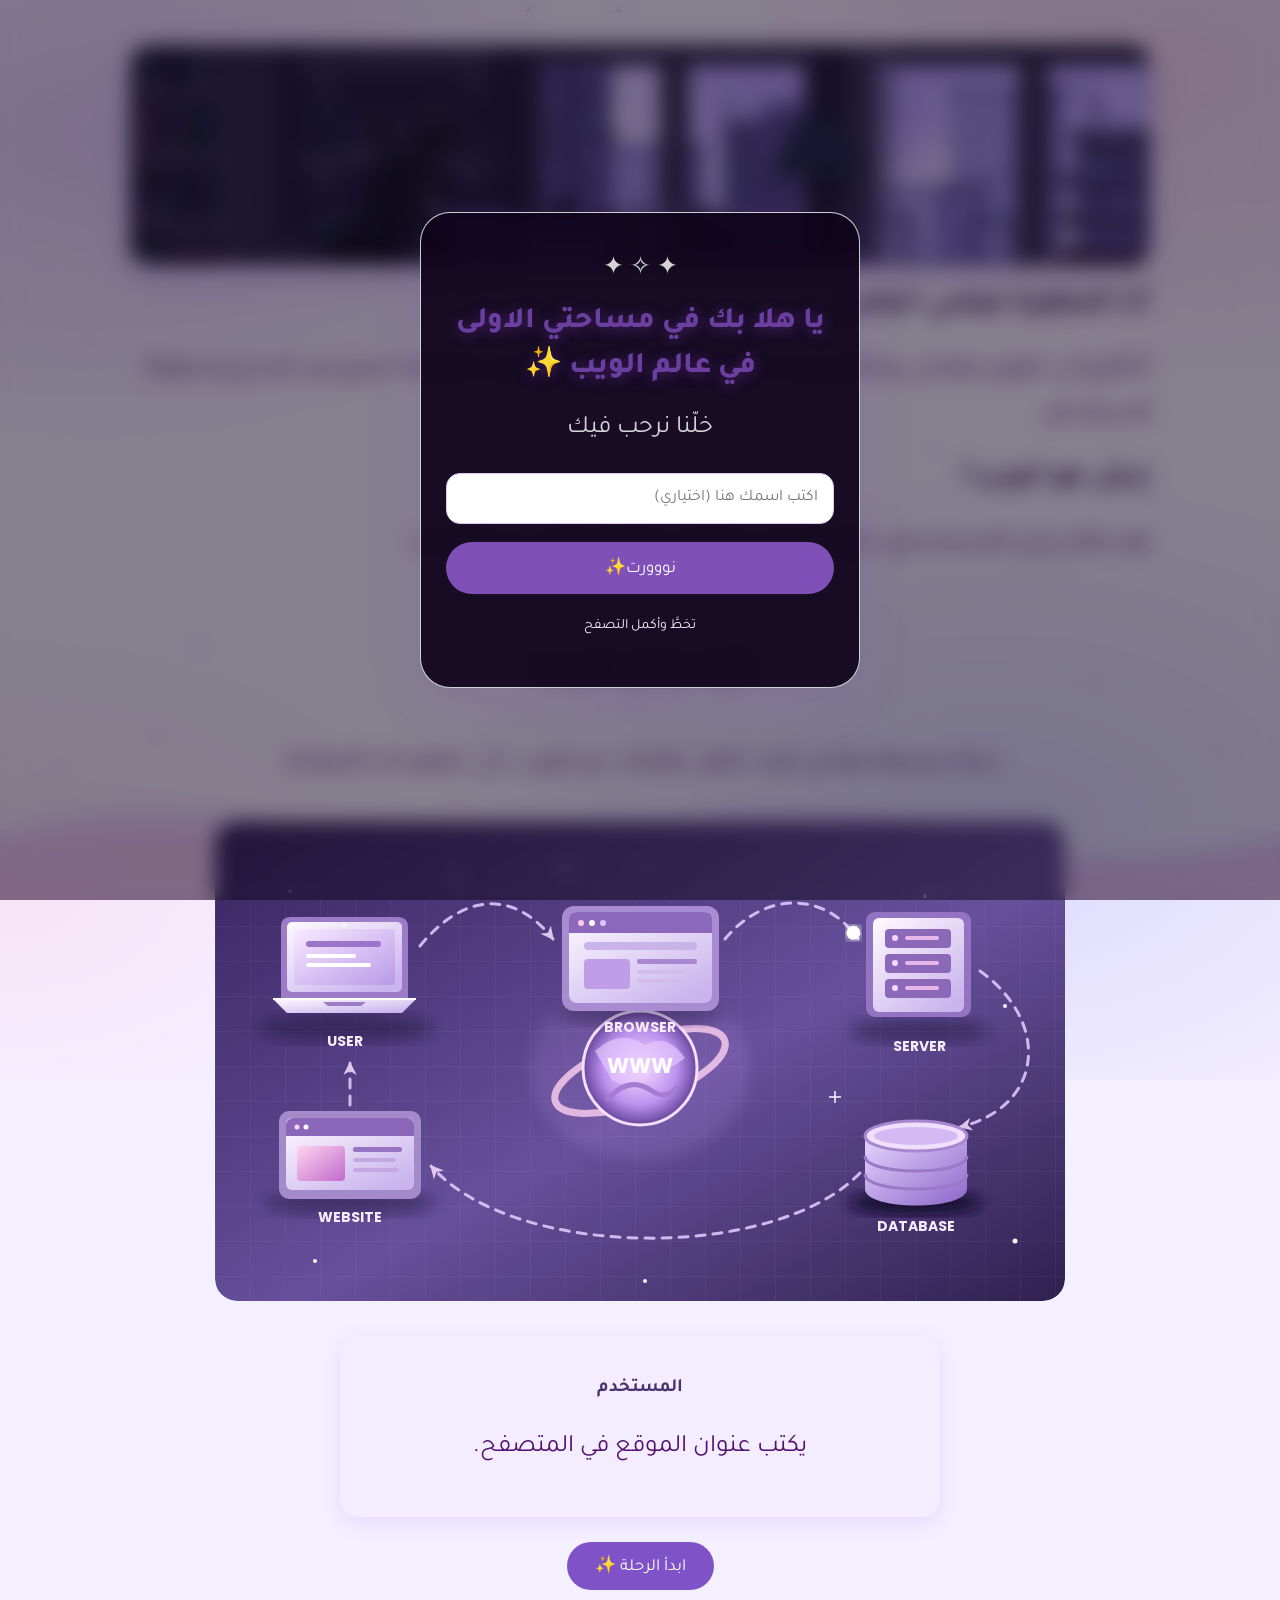
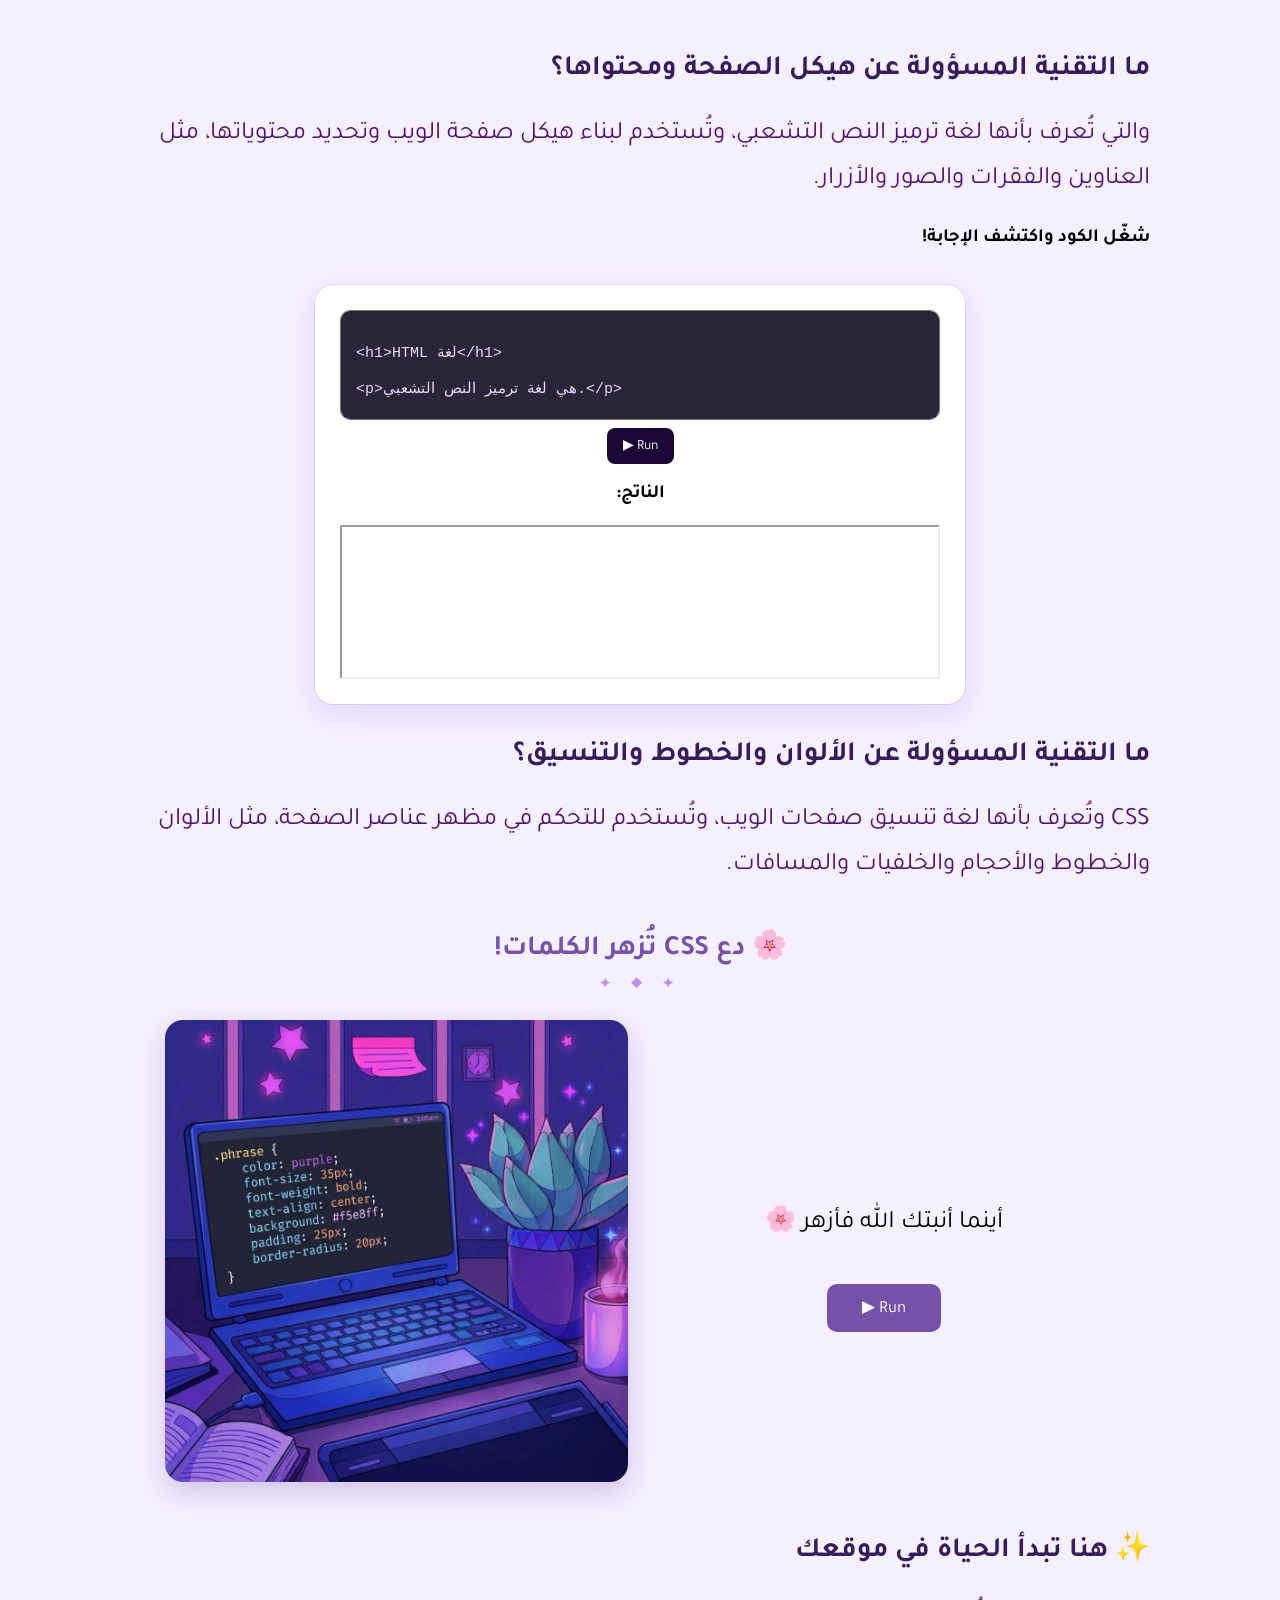
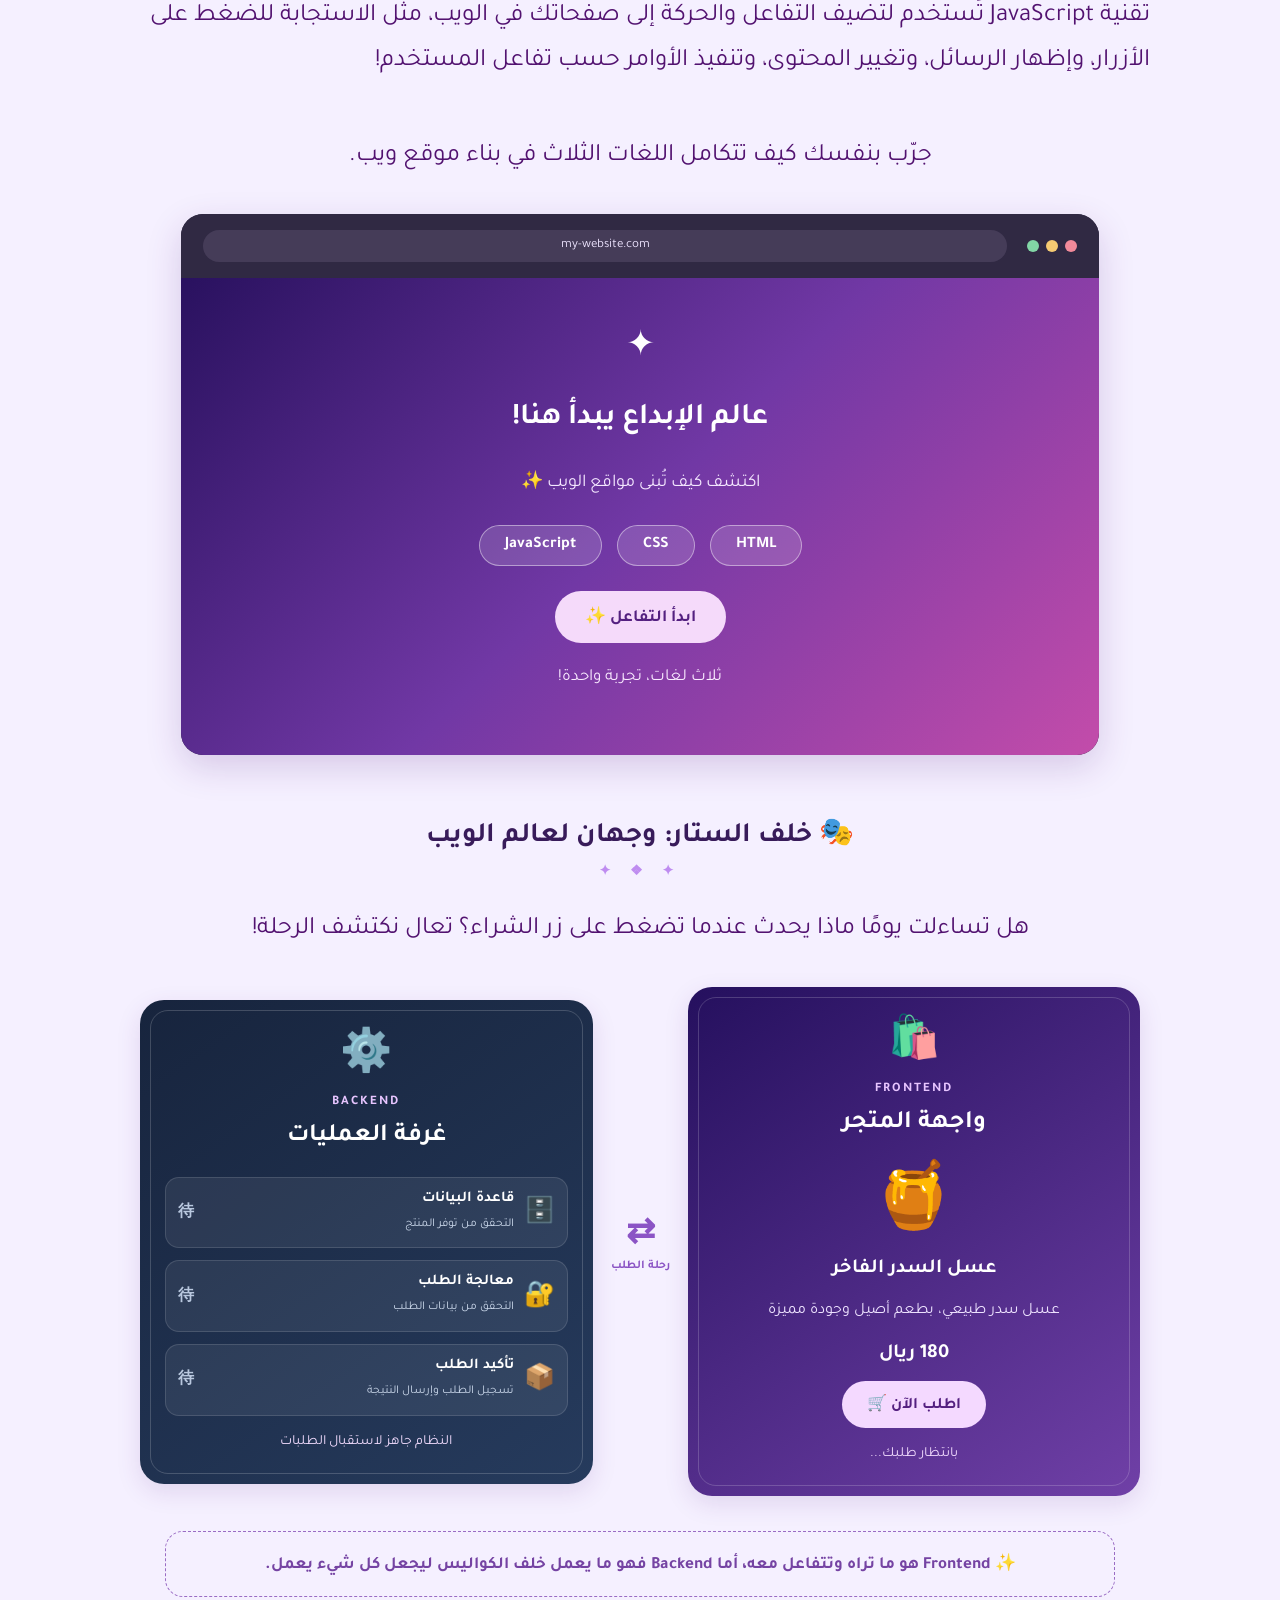
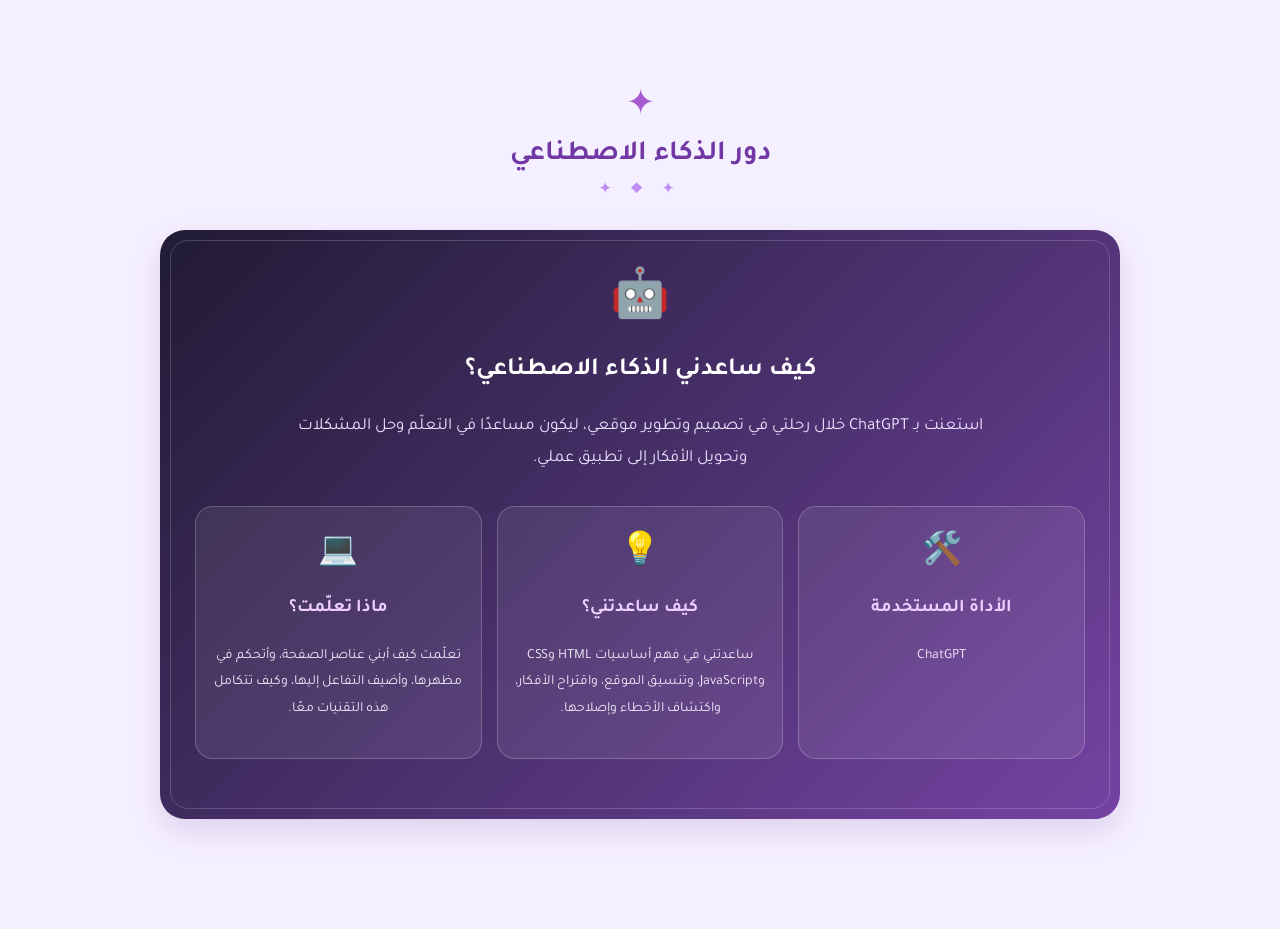
==== commit 1daac56d: "Update print statement from 'Hello' to 'Goodbye'" ====
--- a/index.html
+++ b/index.html
@@ -32,7 +32,7 @@
 
         <h1 id="welcome">يا هلا بك في مساحتي الاولى في عالم الويب ✨</h1>
 
-        <p>يسعدني وجودك هنا, خلّنا نرحب فيك </p>
+        <p> خلّنا نرحب فيك </p>
 
         <input
 
--- a/style.css
+++ b/style.css
@@ -117,14 +117,6 @@
 
 }
 
-
-.web-image{
-    width: 300%;
-    max-width: 700px;
-    height: auto;
-    display: block;
-    margin: 20px auto;
-}
 /* قسم رحلة الويب */
 .web-section {
     text-align: center;
@@ -139,43 +131,6 @@
     flex-wrap: wrap;
     gap: 15px;
     margin: 35px auto;
-}
-
-/* أزرار المراحل */
-.stage {
-    display: flex;
-    flex-direction: column;
-    align-items: center;
-    gap: 10px;
-    padding: 18px;
-    min-width: 110px;
-    border: 2px solid #d8c8f5;
-    border-radius: 18px;
-    background: white;
-    color: #49316d;
-    font-family: 'Tajawal', sans-serif;
-    font-size: 16px;
-    cursor: pointer;
-    transition: 0.3s;
-}
-
-/* حجم الأيقونات */
-.stage-icon {
-    font-size: 30px;
-}
-
-/* المرحلة المختارة */
-.stage.active {
-    border-color: #8b5cf6;
-    box-shadow: 0 0 18px #b99aff;
-    background: #f4edff;
-    transform: translateY(-5px);
-}
-
-/* الأسهم */
-.arrow {
-    color: #8b5cf6;
-    font-size: 25px;
 }
 
 /* صندوق الشرح */
@@ -205,69 +160,6 @@
 .start-journey:hover {
     background: #6336a5;
     transform: scale(1.05);
-}
-
-/* إطار الصورة */
-.web-diagram {
-    position: relative;
-    width: 100%;
-    max-width: 850px;
-    margin: 35px auto;
-}
-
-/* الصورة */
-.diagram-image {
-    display: block;
-    width: 100%;
-    height: auto;
-    border-radius: 18px;
-}
-
-.hotspot {
-position: absolute;
-width: 19%;
-height: 20%;
-padding: 0;
-
-background: transparent;
-border: 3px solid transparent;
-border-radius: 25px;
-
-color: rgb(51, 11, 70);
-font-size: 22px;
-font-weight: 900;
-
-cursor: pointer;
-transform: translate(-50%, -50%);
-transition: box-shadow 0.3s, border-color 0.3s;
-
-box-sizing: border-box;
-}
-
-.hotspot[data-stage="0"] {
-    left: 18%;
-    top: 15%;
-}
-
-.hotspot[data-stage="1"] {
-    left: 50%;
-    top: 16%;
-}
-
-.hotspot[data-stage="2"] {
-    left: 82%;
-    top: 16%;
-}
-
-.hotspot[data-stage="3"] {
-    left: 82%;
-    top: 62%;
-}
-
-.hotspot[data-stage="4"] {
-    left: 18%;
-    top: 62%;
-   
 }
 
 /* الصورة المختارة */
@@ -1005,11 +897,6 @@
 
   .welcome-banner { min-height: 160px; }
   #welcome { font-size: 22px; }
-
-  .web-image { width: 100%; }
-  .stage-info, .html-challenge { padding: 15px; }
-  .lab-content { padding: 25px 12px; }
-  .side-card { min-height: auto; }
 }
 
 /* الشاشات الكبيرة */
@@ -1278,3 +1165,129 @@
     color: transparent;
     text-shadow: none;
 }
+/* المخطط الجديد */
+.web-diagram {
+position: relative;
+width: 100%;
+max-width: 850px;
+margin: 35px auto;
+border-radius: 22px;
+overflow: hidden;
+isolation: isolate;
+
+}
+
+.web-art {
+display: block;
+width: 100%;
+height: auto;
+}
+
+/* حركة لطيفة للعناصر */
+.art-stage {
+transform-box: fill-box;
+transform-origin: center;
+transition: filter .4s ease;
+}
+
+
+/* حركة الضوء */
+.route-line {
+stroke-dasharray: 9 8;
+animation: routeFlow 2s linear infinite;
+}
+
+@keyframes routeFlow {
+to {
+stroke-dashoffset: -34;
+}
+}
+
+/* الشاشات الصغيرة */
+@media (max-width: 600px) {
+.web-diagram {
+border-radius: 14px;
+margin: 22px auto;
+}
+
+.web-diagram .hotspot {
+    border-radius: 12px;
+    border-width: 2px;
+}
+}
+
+@media (prefers-reduced-motion: reduce) {
+.route-line {
+animation: none;
+}
+}
+/* تحديد المرحلة بدون توهج */
+
+.web-diagram .hotspot.active {
+    border-color: #d8c8f5;
+    box-shadow: none !important;
+}
+
+/* حركة المجسم عند اختياره بدون توهج */
+.web-diagram .art-stage {
+    transform-box: fill-box;
+    transform-origin: center;
+    transition: transform .4s ease;
+}
+
+.web-diagram .art-stage.selected {
+    transform: translateY(-5px) scale(1.04);
+    filter: none !important;
+}
+/* ===== تفاعل مخطط رحلة الويب ===== */
+.web-art .art-stage{
+  cursor:pointer; outline:none;
+  transform-box:fill-box; transform-origin:center;
+  transition:transform .35s cubic-bezier(.3,1.5,.5,1), filter .3s;
+}
+.web-art .art-stage:hover{
+  transform:translateY(-8px) scale(1.07);
+  filter:drop-shadow(0 0 12px #e9b8ff);
+}
+.web-art .art-stage:focus-visible{ filter:drop-shadow(0 0 10px #fff); }
+.web-art .art-stage.selected{
+  transform:translateY(-6px) scale(1.05);
+  filter:drop-shadow(0 0 14px #f0abfc);
+  animation:artBob 3s ease-in-out infinite;
+}
+.web-art .art-stage.pop{ animation:artPop .5s ease; }
+@keyframes artBob{ 50%{ transform:translateY(-11px) scale(1.05); } }
+@keyframes artPop{
+  0%{ transform:scale(1); }
+  40%{ transform:translateY(-14px) scale(1.15); }
+  100%{ transform:translateY(-6px) scale(1.05); }
+}
+
+/* حركة التفاصيل داخل الأيقونة (عند المرور أو الاختيار) */
+.web-art .tick,.web-art .pulse{ transform-box:fill-box; }
+.web-art .tick{ transform-origin:left center; }
+.web-art .pulse{ transform-origin:center; }
+.web-art .art-stage:hover .tick,.web-art .art-stage.selected .tick{
+  animation:artType 1.2s ease-in-out infinite alternate;
+}
+.web-art .art-stage:hover .blink,.web-art .art-stage.selected .blink{
+  animation:artBlink .9s ease-in-out infinite;
+}
+.web-art .art-stage:hover .pulse,.web-art .art-stage.selected .pulse{
+  animation:artPulse 1s ease-in-out infinite;
+}
+@keyframes artType{ from{ transform:scaleX(.3); } to{ transform:scaleX(1); } }
+@keyframes artBlink{ 50%{ opacity:.2; } }
+@keyframes artPulse{ 50%{ transform:scale(1.12); } }
+
+/* الكوكب يطفو دائمًا بهدوء */
+.web-art .globe{ animation:globeFloat 6s ease-in-out infinite; transform-box:fill-box; transform-origin:center; }
+@keyframes globeFloat{ 50%{ transform:translateY(-6px); } }
+
+/* السهم النشط */
+.web-art .route-line{ transition:stroke .3s, stroke-width .3s; }
+.web-art .route-line.active{ stroke:#fff; stroke-width:4.5; }
+
+@media (prefers-reduced-motion:reduce){
+  .web-art .art-stage,.web-art .tick,.web-art .blink,.web-art .pulse,.web-art .globe{ animation:none !important; }
+}
